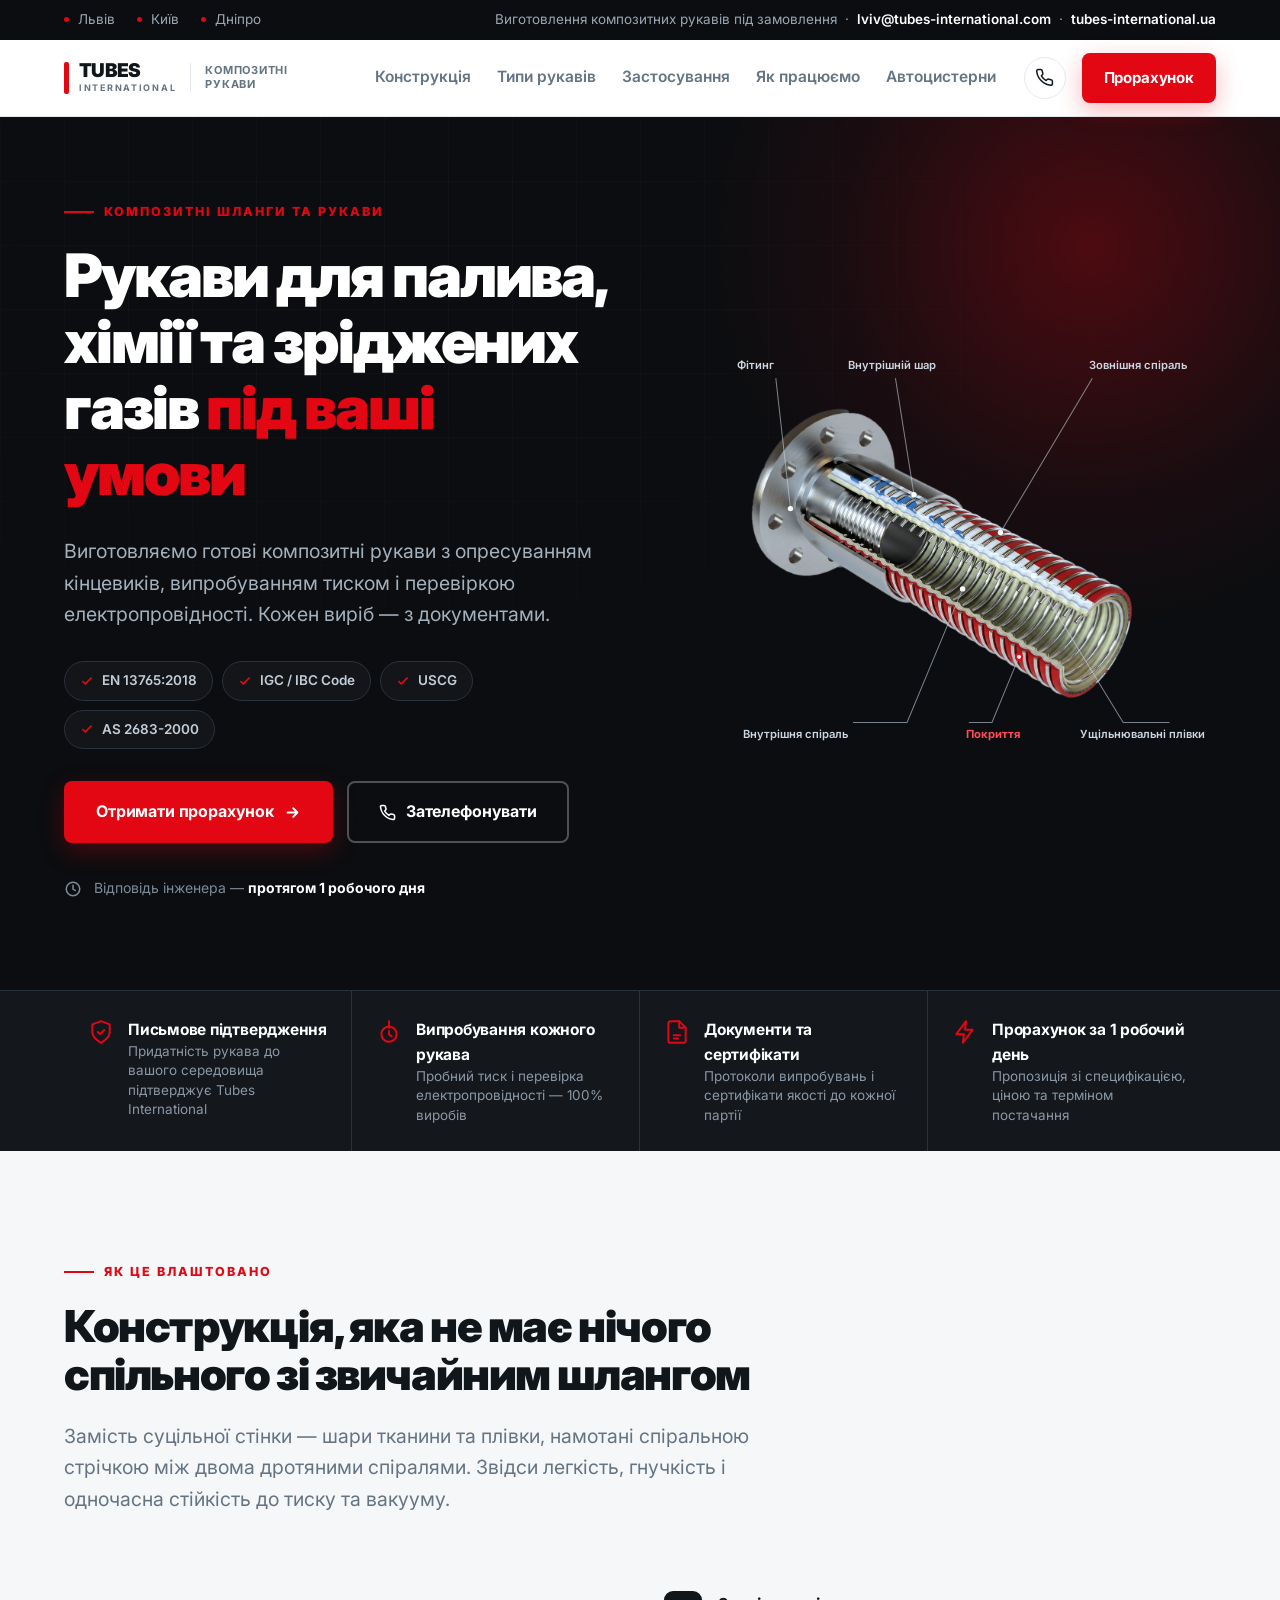
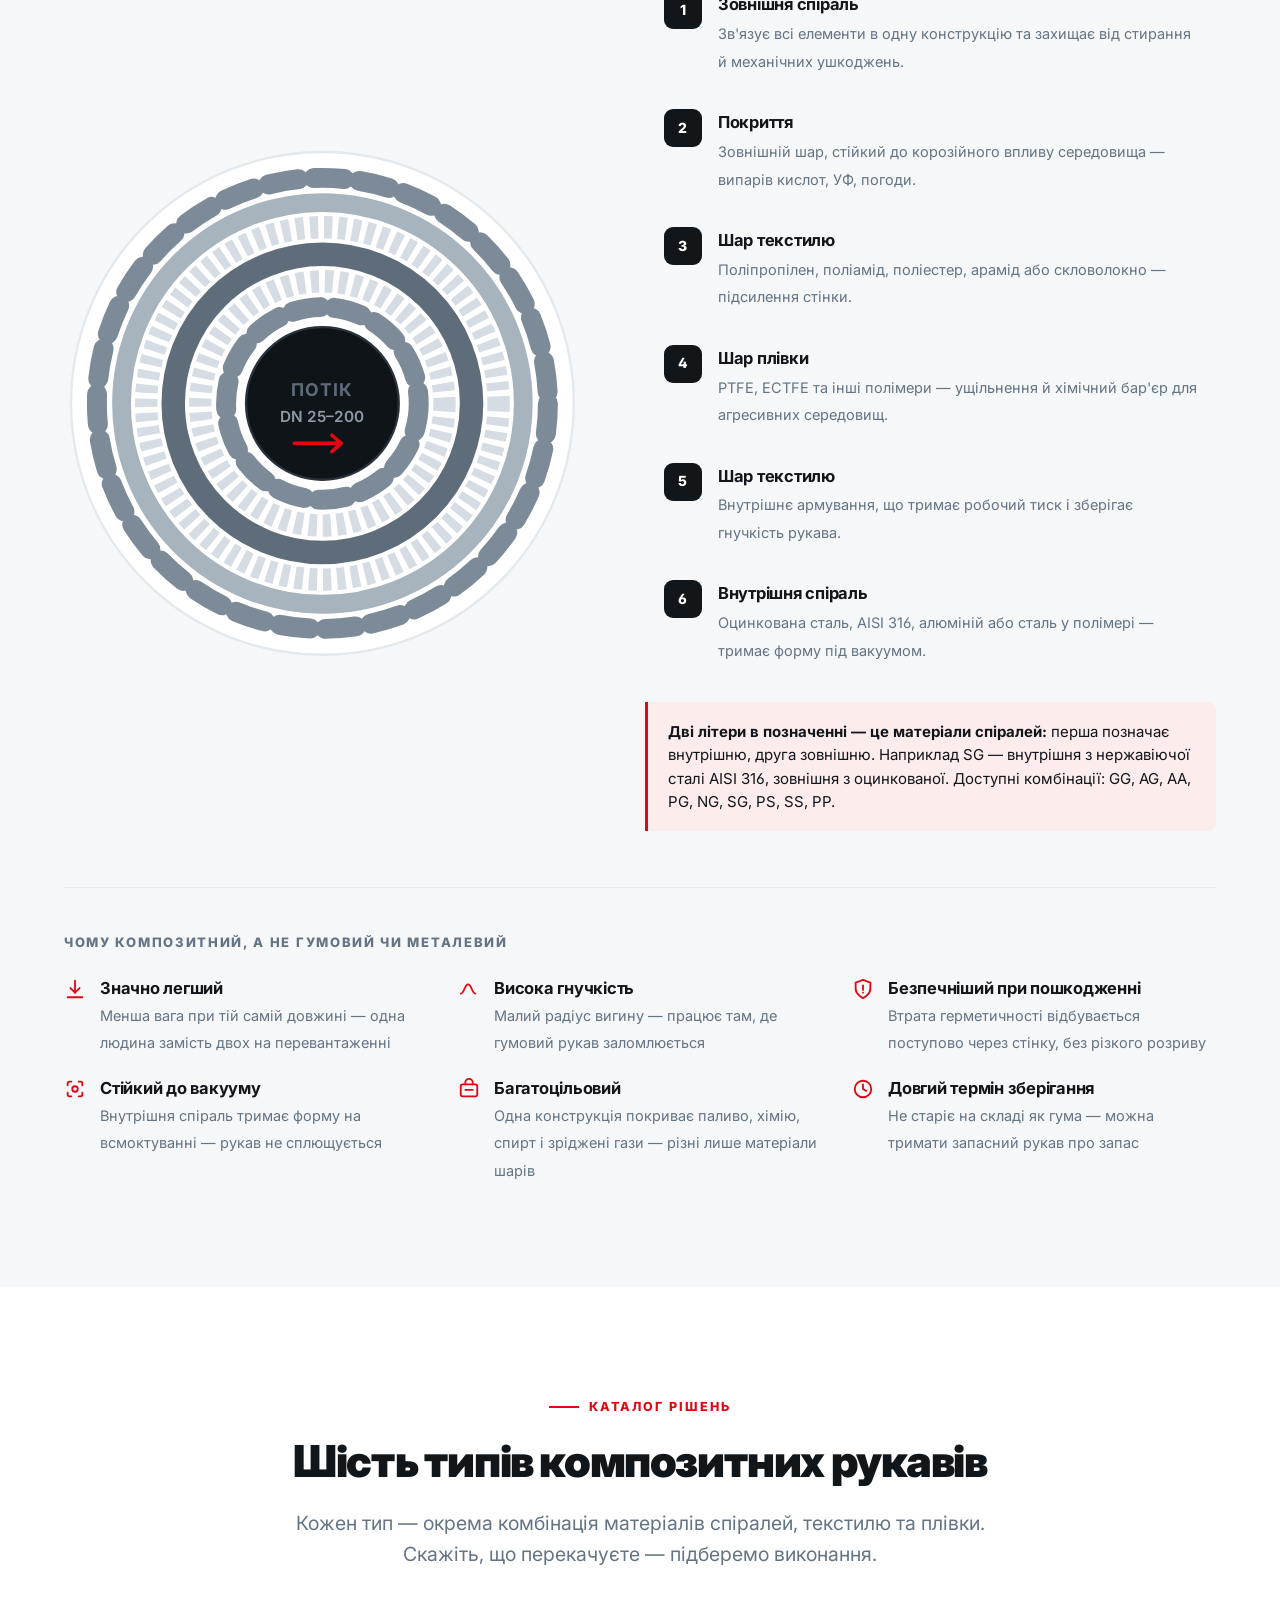
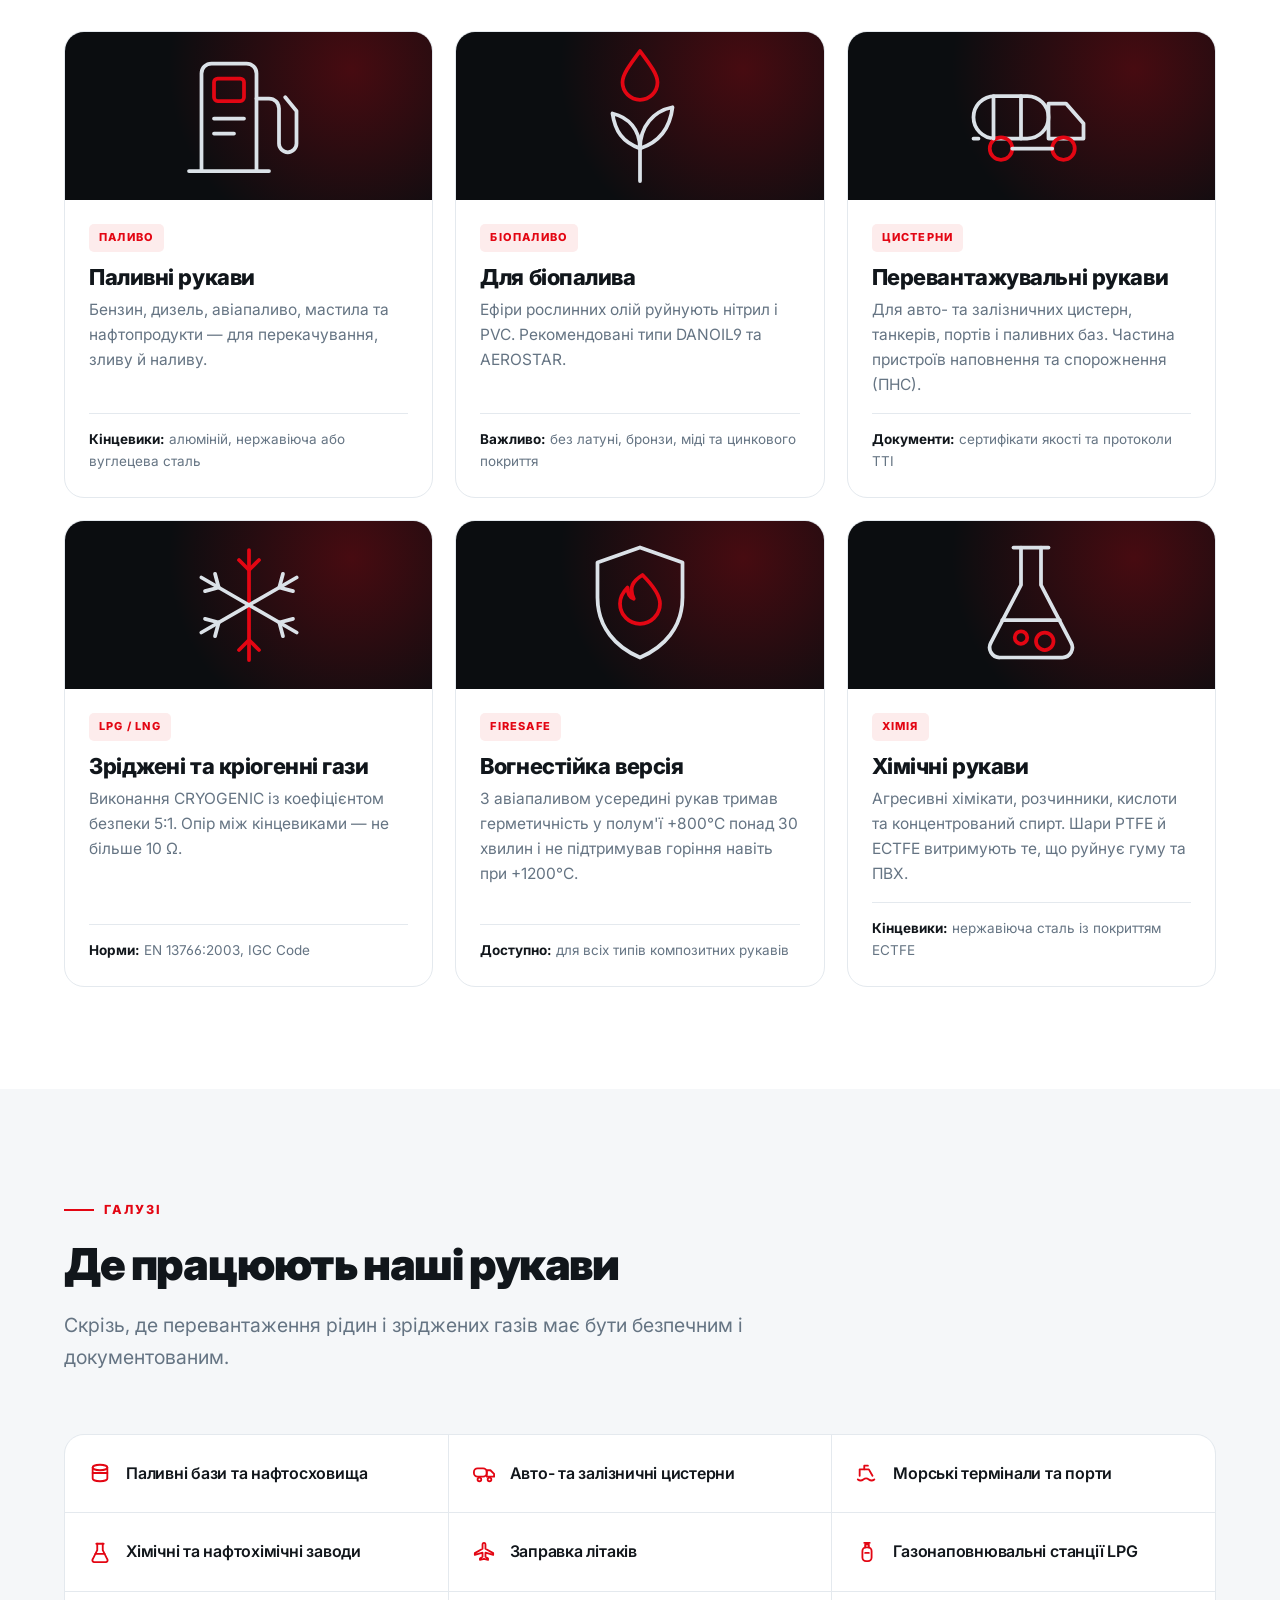
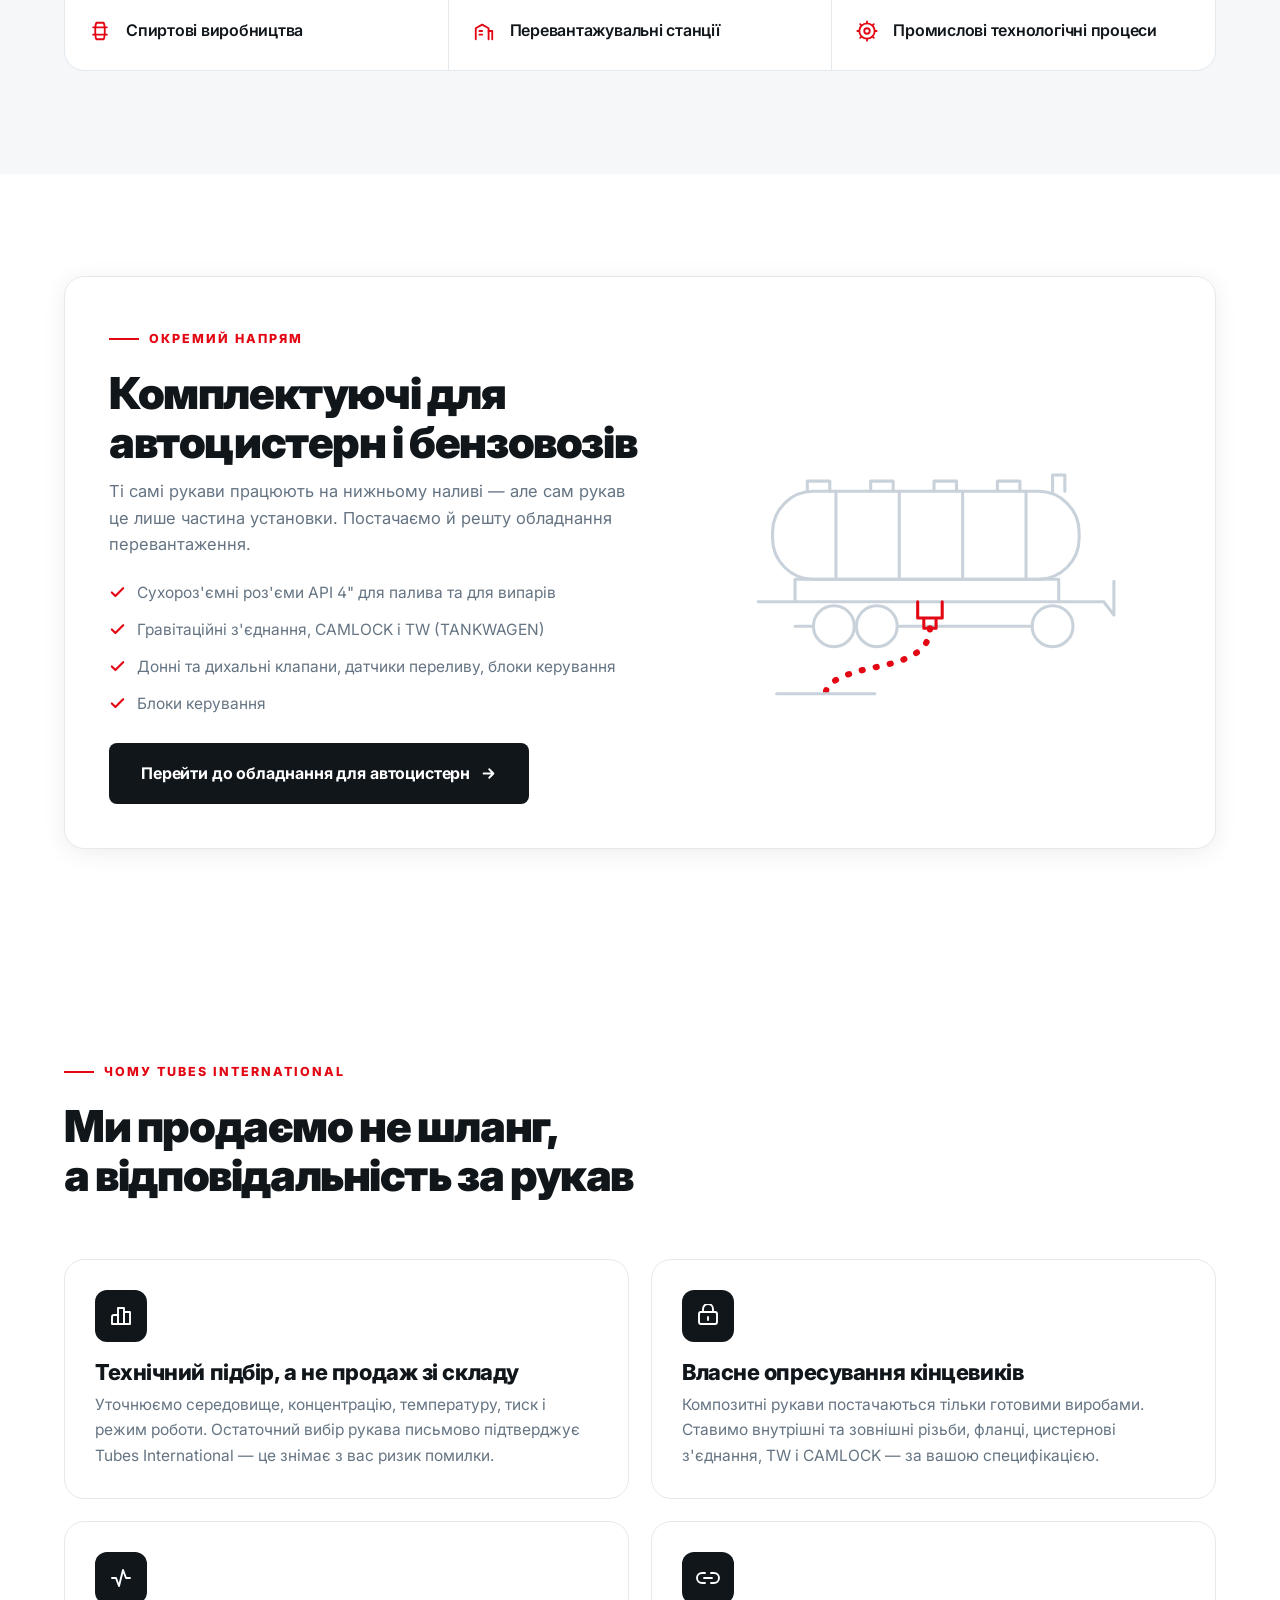
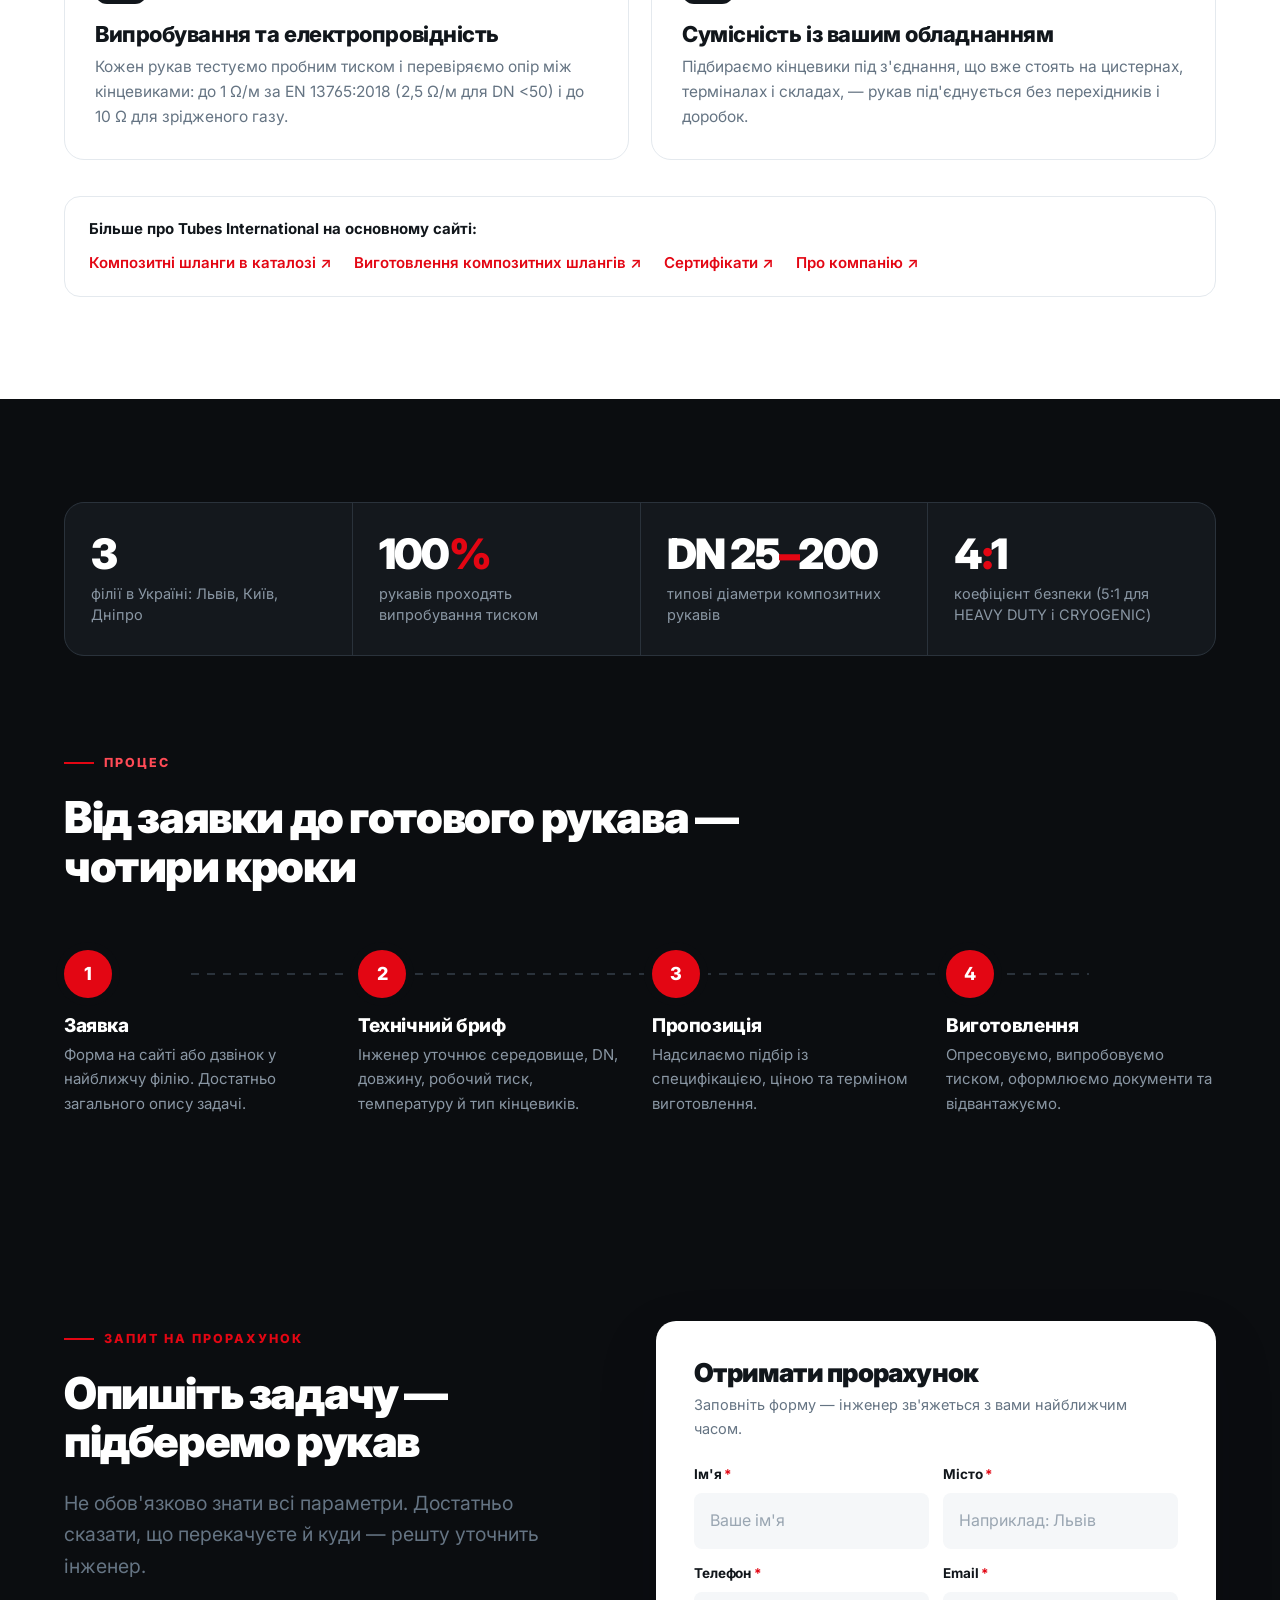
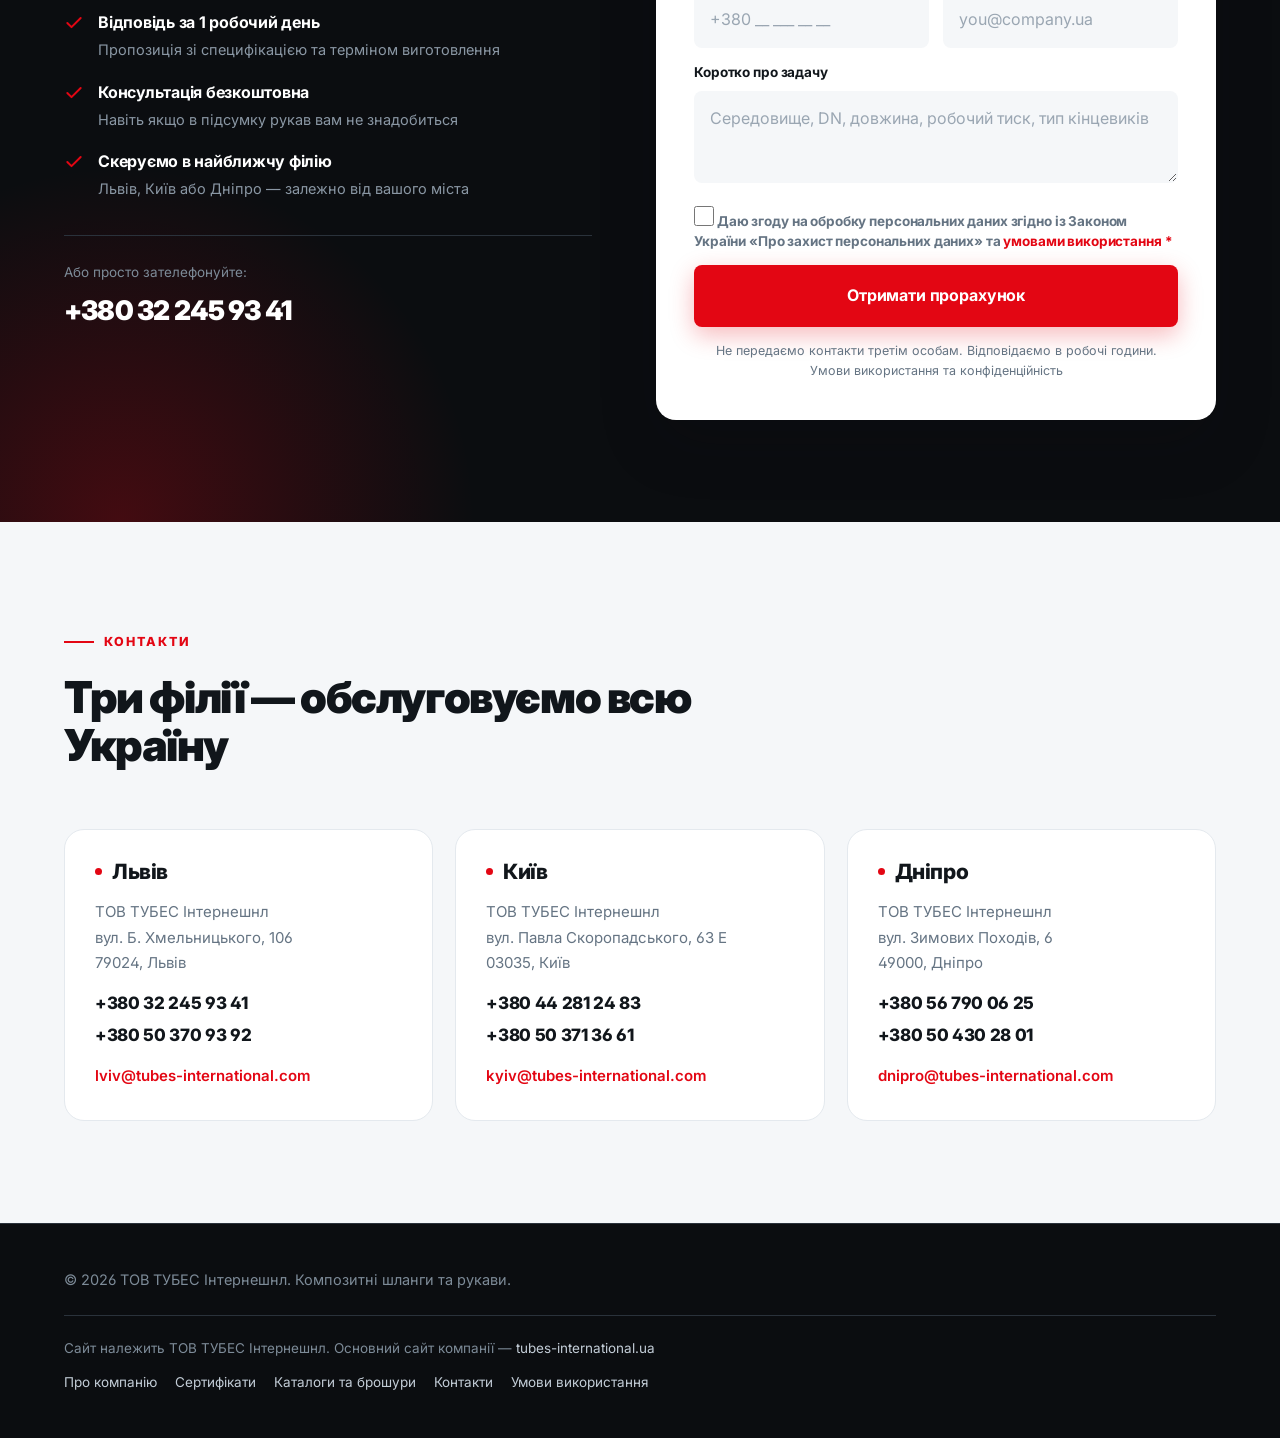
==== public/index.html @ 960e6304 "feat: tie landing pages to the main tubes-international.ua site Add a main-site link to the top bar," ====
<!DOCTYPE html>
<html lang="uk">
<head>
<meta charset="UTF-8">
<meta name="viewport" content="width=device-width, initial-scale=1">
<title>Композитні рукави під замовлення | Tubes International</title>
<meta name="description" content="Композитні рукави для палива, хімії, LPG та кріогенних рідин. Виготовлення під замовлення, випробування тиском, EN 13765. Прорахунок за 1 день.">
<meta name="robots" content="index, follow">
<link rel="canonical" href="https://oil-hose.tubes-international.online/">
<meta name="theme-color" content="#0B0D10">
<link rel="icon" href="/favicon.svg" type="image/svg+xml">
<link rel="icon" href="/favicon-48.png" type="image/png" sizes="48x48">
<link rel="apple-touch-icon" href="/apple-touch-icon.png">
<meta property="og:type" content="website">
<meta property="og:locale" content="uk_UA">
<meta property="og:title" content="Композитні рукави під замовлення">
<meta property="og:description" content="Композитні рукави для палива, хімії, LPG та кріогенних рідин. Прорахунок за 1 робочий день.">
<meta property="og:image" content="images/composite-hose-cutaway.png">
<meta property="og:site_name" content="Tubes International">

<link rel="preconnect" href="https://fonts.googleapis.com">
<link rel="preconnect" href="https://fonts.gstatic.com" crossorigin>
<link href="https://fonts.googleapis.com/css2?family=Inter:wght@400;500;600;700;800;900&display=swap" rel="stylesheet">

<!-- Google Tag Manager -->
<script src="assets/js/gtm.js"></script>

<link rel="stylesheet" href="assets/css/styles.css">
<script type="application/ld+json">
{
  "@context": "https://schema.org",
  "@graph": [
    {
      "@type": "Organization",
      "@id": "https://www.tubes-international.ua/#organization",
      "name": "Tubes International",
      "legalName": "ТОВ ТУБЕС Інтернешнл",
      "url": "https://www.tubes-international.ua/",
      "logo": "https://www.tubes-international.ua/wp-content/uploads/2024/02/logo-tubes-international.svg",
      "telephone": "+380322459341",
      "email": "lviv@tubes-international.com",
      "address": [
        {
          "@type": "PostalAddress",
          "streetAddress": "вул. Б. Хмельницького, 106",
          "postalCode": "79024",
          "addressLocality": "Львів",
          "addressCountry": "UA"
        },
        {
          "@type": "PostalAddress",
          "streetAddress": "вул. Павла Скоропадського, 63 Е",
          "postalCode": "03035",
          "addressLocality": "Київ",
          "addressCountry": "UA"
        },
        {
          "@type": "PostalAddress",
          "streetAddress": "вул. Зимових Походів, 6",
          "postalCode": "49000",
          "addressLocality": "Дніпро",
          "addressCountry": "UA"
        }
      ]
    },
    {
      "@type": "WebPage",
      "@id": "https://oil-hose.tubes-international.online/#webpage",
      "url": "https://oil-hose.tubes-international.online/",
      "name": "Композитні рукави під замовлення",
      "inLanguage": "uk",
      "publisher": {
        "@id": "https://www.tubes-international.ua/#organization"
      },
      "isPartOf": {
        "@type": "WebSite",
        "url": "https://oil-hose.tubes-international.online/",
        "publisher": {
          "@id": "https://www.tubes-international.ua/#organization"
        }
      }
    }
  ]
}
</script>
</head>
<body>

<noscript><iframe class="gtm-frame" title="Google Tag Manager" src="https://www.googletagmanager.com/ns.html?id=GTM-5D7K38NV"
height="0" width="0"></iframe></noscript>

<div class="topbar">
  <div class="wrap topbar__in">
    <div class="topbar__cities"><span>Львів</span><span>Київ</span><span>Дніпро</span></div>
    <div><span class="topbar__tag">Виготовлення композитних рукавів під замовлення &nbsp;·&nbsp; </span><a href="mailto:lviv@tubes-international.com">lviv@tubes-international.com</a> &nbsp;·&nbsp; <a href="https://www.tubes-international.ua/" target="_blank" rel="noopener">tubes-international.ua</a></div>
  </div>
</div>

<header class="header">
  <div class="wrap header__in">
    <a class="brand" href="#top" aria-label="Tubes International">
      <img class="brand__logo" src="images/logo-tubes-international.svg" alt="Tubes International" width="211" height="34"
           data-fallback="https://www.tubes-international.ua/wp-content/uploads/2024/02/logo-tubes-international.svg"
           onerror="if(this.dataset.fallback){this.src=this.dataset.fallback;this.dataset.fallback='';}else{this.style.display='none';document.getElementById('brandFb').style.display='flex';}">
      <span class="brand__fallback" id="brandFb"><i></i><span><b>TUBES</b><s>INTERNATIONAL</s></span></span>
      <span class="brand__div"></span>
      <span class="brand__sub">Композитні<br>рукави</span>
    </a>

    <nav class="nav" aria-label="Головне меню">
      <a href="#konstrukciya">Конструкція</a>
      <a href="#typy">Типи рукавів</a>
      <a href="#zastosuvannya">Застосування</a>
      <a href="#proces">Як працюємо</a>
      <a href="/avtocysterny">Автоцистерни</a>
    </nav>

    <div class="header__cta">
      <a class="header__phone" href="tel:+380322459341" data-track-call aria-label="Подзвонити: +380 32 245 93 41">
        <svg class="header__phone-ic" viewBox="0 0 24 24" fill="none" stroke="currentColor" stroke-width="1.9" stroke-linecap="round" stroke-linejoin="round" aria-hidden="true" focusable="false">
          <path d="M22 16.92v3a2 2 0 0 1-2.18 2 19.8 19.8 0 0 1-8.63-3.07 19.5 19.5 0 0 1-6-6A19.8 19.8 0 0 1 2.12 4.2 2 2 0 0 1 4.11 2h3a2 2 0 0 1 2 1.72c.13.96.36 1.9.7 2.81a2 2 0 0 1-.45 2.11L8.1 9.9a16 16 0 0 0 6 6l1.26-1.26a2 2 0 0 1 2.11-.45c.9.34 1.85.57 2.81.7A2 2 0 0 1 22 16.92z"/>
        </svg>
        <span class="header__phone-tip" role="tooltip">+380 32 245 93 41</span>
      </a>
      <a class="btn btn--red btn--sm" href="#zapyt">Прорахунок</a>
    </div>

    <button type="button" class="burger" id="burger" aria-label="Меню" aria-expanded="false" aria-controls="mobnav"><span></span></button>
  </div>
  <div class="mobnav" id="mobnav">
    <div class="wrap">
      <a href="#konstrukciya">Конструкція</a>
      <a href="#typy">Типи рукавів</a>
      <a href="#zastosuvannya">Застосування</a>
      <a href="#proces">Як працюємо</a>
      <a href="#kontakty">Контакти</a>
      <a href="/avtocysterny">Обладнання для автоцистерн</a>
      <a class="btn btn--red btn--block" href="#zapyt">Отримати прорахунок</a>
    </div>
  </div>
</header>

<main id="top">

<!-- ================= HERO ================= -->
<section class="hero">
  <div class="hero__bg" aria-hidden="true">
    <div class="hero__glow"></div>
    <div class="hero__grid-tex"></div>
  </div>

  <div class="wrap hero__in">
    <div>
      <span class="eyebrow">Композитні шланги та рукави</span>
      <h1>Рукави для палива, хімії та&nbsp;зріджених газів <span class="accent">під ваші умови</span></h1>
      <p class="hero__sub">Виготовляємо готові композитні рукави з опресуванням кінцевиків, випробуванням тиском і перевіркою електропровідності. Кожен виріб — з документами.</p>

      <div class="chips">
        <span class="chip"><svg width="14" height="14" viewBox="0 0 24 24" fill="none" stroke="currentColor" stroke-width="3"><path d="M20 6 9 17l-5-5"/></svg>EN 13765:2018</span>
        <span class="chip"><svg width="14" height="14" viewBox="0 0 24 24" fill="none" stroke="currentColor" stroke-width="3"><path d="M20 6 9 17l-5-5"/></svg>IGC / IBC Code</span>
        <span class="chip"><svg width="14" height="14" viewBox="0 0 24 24" fill="none" stroke="currentColor" stroke-width="3"><path d="M20 6 9 17l-5-5"/></svg>USCG</span>
        <span class="chip"><svg width="14" height="14" viewBox="0 0 24 24" fill="none" stroke="currentColor" stroke-width="3"><path d="M20 6 9 17l-5-5"/></svg>AS 2683-2000</span>
      </div>

      <div class="hero__cta">
        <a class="btn btn--red" href="#zapyt">Отримати прорахунок
          <svg width="17" height="17" viewBox="0 0 24 24" fill="none" stroke="currentColor" stroke-width="2.5" stroke-linecap="round" stroke-linejoin="round"><path d="M5 12h14M13 6l6 6-6 6"/></svg>
        </a>
        <a class="btn btn--outline" href="tel:+380322459341" data-track-call>
          <svg width="17" height="17" viewBox="0 0 24 24" fill="none" stroke="currentColor" stroke-width="2.2" stroke-linecap="round"><path d="M22 16.9v3a2 2 0 0 1-2.2 2 19.8 19.8 0 0 1-8.6-3.1 19.5 19.5 0 0 1-6-6A19.8 19.8 0 0 1 2.1 4.2 2 2 0 0 1 4.1 2h3a2 2 0 0 1 2 1.7c.1 1 .4 1.9.7 2.8a2 2 0 0 1-.5 2.1L8.1 9.9a16 16 0 0 0 6 6l1.3-1.2a2 2 0 0 1 2.1-.5c.9.3 1.8.6 2.8.7a2 2 0 0 1 1.7 2Z"/></svg>
          Зателефонувати
        </a>
      </div>

      <div class="hero__meta">
        <svg width="18" height="18" viewBox="0 0 24 24" fill="none" stroke="currentColor" stroke-width="2" stroke-linecap="round"><circle cx="12" cy="12" r="9"/><path d="M12 7v5l3 2"/></svg>
        <span>Відповідь інженера — <strong>протягом 1 робочого дня</strong></span>
      </div>
    </div>

    <div class="hero__art">
      <svg class="hose-fig" viewBox="0 0 720 540" role="img" aria-label="Розріз композитного рукава з фланцевим кінцевиком: внутрішній шар, внутрішня спіраль, ущільнювальні плівки, армувальні шари, покриття та зовнішня спіраль">
        <image href="images/composite-hose-cutaway.webp" x="115" y="88" width="500" height="382" preserveAspectRatio="xMidYMid meet"/>

        <g class="fig-callouts">
          <path class="cl-line" d="M169 221 150 52"/>
          <circle class="cl-dot" cx="169" cy="221" r="3.5"/>
          <text x="100" y="40">Фітинг</text>

          <path class="cl-line" d="M329 203 305 52"/>
          <circle class="cl-dot" cx="329" cy="203" r="3.5"/>
          <text x="300" y="40" text-anchor="middle">Внутрішній шар</text>

          <path class="cl-line" d="M441 252 560 52"/>
          <circle class="cl-dot" cx="441" cy="252" r="3.5"/>
          <text x="556" y="40">Зовнішня спіраль</text>

          <path class="cl-line" d="M392 325 320 498 250 498"/>
          <circle class="cl-dot" cx="392" cy="325" r="3.5"/>
          <text x="244" y="518" text-anchor="end">Внутрішня спіраль</text>

          <path class="cl-line" d="M465 413 430 498 400 498"/>
          <circle class="cl-dot-red" cx="465" cy="413" r="4"/>
          <text class="cl-red" x="396" y="518">Покриття</text>

          <path class="cl-line" d="M484 308 600 498 660 498"/>
          <circle class="cl-dot" cx="484" cy="308" r="3.5"/>
          <text x="706" y="518" text-anchor="end">Ущільнювальні плівки</text>
        </g>
      </svg>

      <div class="fig-legend" aria-hidden="true">
        <span><i class="sw-line"></i>Внутрішній шар</span>
        <span><i class="sw-wire"></i>Спіралі</span>
        <span><i class="sw-tex"></i>Армувальні шари</span>
        <span><i class="sw-film"></i>Ущільнювальні плівки</span>
        <span><i class="sw-film2"></i>Покриття</span>
      </div>
    </div>
  </div>
</section>

<!-- ================= TRUST STRIP ================= -->
<section class="strip">
  <div class="wrap"><div class="strip__in">
    <div class="strip__i">
      <svg width="26" height="26" viewBox="0 0 24 24" fill="none" stroke="currentColor" stroke-width="1.8" stroke-linecap="round" stroke-linejoin="round"><path d="M12 22s8-4 8-10V5l-8-3-8 3v7c0 6 8 10 8 10Z"/><path d="m9 12 2 2 4-4"/></svg>
      <div><div class="strip__t">Письмове підтвердження</div><div class="strip__d">Придатність рукава до вашого середовища підтверджує Tubes International</div></div>
    </div>
    <div class="strip__i">
      <svg width="26" height="26" viewBox="0 0 24 24" fill="none" stroke="currentColor" stroke-width="1.8" stroke-linecap="round" stroke-linejoin="round"><path d="M12 2v6"/><circle cx="12" cy="14" r="7"/><path d="M12 11v3.5l2.5 1.5"/></svg>
      <div><div class="strip__t">Випробування кожного рукава</div><div class="strip__d">Пробний тиск і перевірка електропровідності — 100% виробів</div></div>
    </div>
    <div class="strip__i">
      <svg width="26" height="26" viewBox="0 0 24 24" fill="none" stroke="currentColor" stroke-width="1.8" stroke-linecap="round" stroke-linejoin="round"><path d="M14 2H6a2 2 0 0 0-2 2v16a2 2 0 0 0 2 2h12a2 2 0 0 0 2-2V8Z"/><path d="M14 2v6h6"/><path d="M9 15h6M9 18h4"/></svg>
      <div><div class="strip__t">Документи та сертифікати</div><div class="strip__d">Протоколи випробувань і сертифікати якості до кожної партії</div></div>
    </div>
    <div class="strip__i">
      <svg width="26" height="26" viewBox="0 0 24 24" fill="none" stroke="currentColor" stroke-width="1.8" stroke-linecap="round" stroke-linejoin="round"><path d="M13 2 4 14h7l-1 8 9-12h-7Z"/></svg>
      <div><div class="strip__t">Прорахунок за 1 робочий день</div><div class="strip__d">Пропозиція зі специфікацією, ціною та терміном постачання</div></div>
    </div>
  </div></div>
</section>

<!-- ================= CONSTRUCTION ================= -->
<section class="section section--soft" id="konstrukciya">
  <div class="wrap">
    <div class="head">
      <span class="eyebrow">Як це влаштовано</span>
      <h2>Конструкція, яка не має нічого спільного зі звичайним шлангом</h2>
      <p class="lead">Замість суцільної стінки — шари тканини та плівки, намотані спіральною стрічкою між двома дротяними спіралями. Звідси легкість, гнучкість і одночасна стійкість до тиску та вакууму.</p>
    </div>

    <div class="constr">
      <div class="constr__art">
        <svg viewBox="0 0 440 440" role="img" aria-label="Поперечний розріз композитного рукава з шістьма шарами">
          <circle cx="220" cy="220" r="214" fill="#fff" stroke="#e4e9ee" stroke-width="2"/>
          <g id="xsec" fill="none">
            <!-- 1 outer spiral -->
            <circle class="ring" data-ring="1" cx="220" cy="220" r="192" stroke="#7d8b98" stroke-width="17" stroke-dasharray="26 13" stroke-linecap="round"/>
            <!-- 2 cover -->
            <circle class="ring" data-ring="2" cx="220" cy="220" r="171" stroke="#a7b3bd" stroke-width="16"/>
            <!-- 3 textile -->
            <circle class="ring" data-ring="3" cx="220" cy="220" r="150" stroke="#d5dce3" stroke-width="19" stroke-dasharray="7 5"/>
            <!-- 4 film -->
            <circle class="ring" data-ring="4" cx="220" cy="220" r="127" stroke="#5f6d7b" stroke-width="20"/>
            <!-- 5 textile -->
            <circle class="ring" data-ring="5" cx="220" cy="220" r="104" stroke="#d5dce3" stroke-width="19" stroke-dasharray="7 5"/>
            <!-- 6 inner spiral -->
            <circle class="ring" data-ring="6" cx="220" cy="220" r="82" stroke="#7d8b98" stroke-width="17" stroke-dasharray="24 12" stroke-linecap="round"/>
          </g>
          <!-- bore -->
          <circle cx="220" cy="220" r="65" fill="#0f1418"/>
          <circle cx="220" cy="220" r="65" fill="none" stroke="#2a323b" stroke-width="2"/>
          <text x="220" y="214" text-anchor="middle" fill="#5e6c7a" font-family="Inter,Arial" font-size="15" font-weight="700" letter-spacing=".08em">ПОТІК</text>
          <text x="220" y="236" text-anchor="middle" fill="#8e9aa6" font-family="Inter,Arial" font-size="13" font-weight="600">DN 25–200</text>
          <!-- flow arrow -->
          <path d="M196 254h40m-8-7 8 7-8 7" stroke="#e30613" stroke-width="3" stroke-linecap="round" stroke-linejoin="round" fill="none"/>
        </svg>
      </div>

      <div>
        <ul class="layers" id="layers">
          <li class="layer" data-layer="1"><span class="layer__n">1</span><span><span class="layer__t">Зовнішня спіраль</span><span class="layer__d">Зв'язує всі елементи в одну конструкцію та захищає від стирання й механічних ушкоджень.</span></span></li>
          <li class="layer" data-layer="2"><span class="layer__n">2</span><span><span class="layer__t">Покриття</span><span class="layer__d">Зовнішній шар, стійкий до корозійного впливу середовища — випарів кислот, УФ, погоди.</span></span></li>
          <li class="layer" data-layer="3"><span class="layer__n">3</span><span><span class="layer__t">Шар текстилю</span><span class="layer__d">Поліпропілен, поліамід, поліестер, арамід або скловолокно — підсилення стінки.</span></span></li>
          <li class="layer" data-layer="4"><span class="layer__n">4</span><span><span class="layer__t">Шар плівки</span><span class="layer__d">PTFE, ECTFE та інші полімери — ущільнення й хімічний бар'єр для агресивних середовищ.</span></span></li>
          <li class="layer" data-layer="5"><span class="layer__n">5</span><span><span class="layer__t">Шар текстилю</span><span class="layer__d">Внутрішнє армування, що тримає робочий тиск і зберігає гнучкість рукава.</span></span></li>
          <li class="layer" data-layer="6"><span class="layer__n">6</span><span><span class="layer__t">Внутрішня спіраль</span><span class="layer__d">Оцинкована сталь, AISI 316, алюміній або сталь у полімері — тримає форму під вакуумом.</span></span></li>
        </ul>

        <div class="constr__note">
          <b>Дві літери в позначенні — це матеріали спіралей:</b> перша позначає внутрішню, друга зовнішню. Наприклад SG — внутрішня з нержавіючої сталі AISI 316, зовнішня з оцинкованої. Доступні комбінації: GG, AG, AA, PG, NG, SG, PS, SS, PP.
        </div>
      </div>
    </div>

    <div class="bene">
      <div class="bene__h">Чому композитний, а не гумовий чи металевий</div>
      <div class="bene__g">
        <div class="bene__i">
          <svg width="22" height="22" viewBox="0 0 24 24" fill="none" stroke="currentColor" stroke-width="2" stroke-linecap="round" stroke-linejoin="round"><path d="M12 3v13"/><path d="m7 11 5 5 5-5"/><path d="M4 21h16"/></svg>
          <div><b>Значно легший</b><span>Менша вага при тій самій довжині — одна людина замість двох на перевантаженні</span></div>
        </div>
        <div class="bene__i">
          <svg width="22" height="22" viewBox="0 0 24 24" fill="none" stroke="currentColor" stroke-width="2" stroke-linecap="round" stroke-linejoin="round"><path d="M3 17c4 0 4-10 8-10s4 10 8 10"/></svg>
          <div><b>Висока гнучкість</b><span>Малий радіус вигину — працює там, де гумовий рукав заломлюється</span></div>
        </div>
        <div class="bene__i">
          <svg width="22" height="22" viewBox="0 0 24 24" fill="none" stroke="currentColor" stroke-width="2" stroke-linecap="round" stroke-linejoin="round"><path d="M12 22s8-4 8-10V5l-8-3-8 3v7c0 6 8 10 8 10Z"/><path d="M12 8v5"/><path d="M12 16h.01"/></svg>
          <div><b>Безпечніший при пошкодженні</b><span>Втрата герметичності відбувається поступово через стінку, без різкого розриву</span></div>
        </div>
        <div class="bene__i">
          <svg width="22" height="22" viewBox="0 0 24 24" fill="none" stroke="currentColor" stroke-width="2" stroke-linecap="round" stroke-linejoin="round"><path d="M4 8V6a2 2 0 0 1 2-2h2M16 4h2a2 2 0 0 1 2 2v2M20 16v2a2 2 0 0 1-2 2h-2M8 20H6a2 2 0 0 1-2-2v-2"/><circle cx="12" cy="12" r="3"/></svg>
          <div><b>Стійкий до вакууму</b><span>Внутрішня спіраль тримає форму на всмоктуванні — рукав не сплющується</span></div>
        </div>
        <div class="bene__i">
          <svg width="22" height="22" viewBox="0 0 24 24" fill="none" stroke="currentColor" stroke-width="2" stroke-linecap="round" stroke-linejoin="round"><rect x="3" y="7" width="18" height="13" rx="2"/><path d="M8 7V5a4 4 0 0 1 8 0v2"/><path d="M8 13h8"/></svg>
          <div><b>Багатоцільовий</b><span>Одна конструкція покриває паливо, хімію, спирт і зріджені гази — різні лише матеріали шарів</span></div>
        </div>
        <div class="bene__i">
          <svg width="22" height="22" viewBox="0 0 24 24" fill="none" stroke="currentColor" stroke-width="2" stroke-linecap="round" stroke-linejoin="round"><circle cx="12" cy="12" r="9"/><path d="M12 7v5l3.5 2"/></svg>
          <div><b>Довгий термін зберігання</b><span>Не старіє на складі як гума — можна тримати запасний рукав про запас</span></div>
        </div>
      </div>
    </div>
  </div>
</section>

<!-- ================= TYPES ================= -->
<section class="section" id="typy">
  <div class="wrap">
    <div class="head head--center">
      <span class="eyebrow">Каталог рішень</span>
      <h2>Шість типів композитних рукавів</h2>
      <p class="lead">Кожен тип — окрема комбінація матеріалів спіралей, текстилю та плівки. Скажіть, що перекачуєте — підберемо виконання.</p>
    </div>

    <div class="grid g3">

      <article class="tcard">
        <div class="tcard__art">
          <svg viewBox="0 0 120 120" fill="none" stroke="#dbe2e8" stroke-width="3" stroke-linecap="round" stroke-linejoin="round" aria-hidden="true">
            <path d="M22 104V26a8 8 0 0 1 8-8h28a8 8 0 0 1 8 8v78"/>
            <path d="M12 104h64"/>
            <rect x="32" y="30" width="24" height="18" rx="3" stroke="#e30613"/>
            <path d="M32 62h24M32 74h16"/>
            <path d="M66 46h10a8 8 0 0 1 8 8v28a7 7 0 0 0 14 0V56l-9-11"/>
          </svg>
        </div>
        <div class="tcard__b">
          <span class="tag">Паливо</span>
          <h3>Паливні рукави</h3>
          <p>Бензин, дизель, авіапаливо, мастила та нафтопродукти — для перекачування, зливу й наливу.</p>
          <div class="tcard__spec"><b>Кінцевики:</b> алюміній, нержавіюча або вуглецева сталь</div>
        </div>
      </article>

      <article class="tcard">
        <div class="tcard__art">
          <svg viewBox="0 0 120 120" fill="none" stroke="#dbe2e8" stroke-width="3" stroke-linecap="round" stroke-linejoin="round" aria-hidden="true">
            <path d="M60 8c9 12 14 19 14 25a14 14 0 0 1-28 0c0-6 5-13 14-25Z" stroke="#e30613"/>
            <path d="M60 86c0-18 11-30 26-33-2 17-11 28-26 33Z"/>
            <path d="M60 86c0-15-9-25-22-28 2 14 8 23 22 28Z"/>
            <path d="M60 86v26"/>
          </svg>
        </div>
        <div class="tcard__b">
          <span class="tag">Біопаливо</span>
          <h3>Для біопалива</h3>
          <p>Ефіри рослинних олій руйнують нітрил і PVC. Рекомендовані типи DANOIL9 та AEROSTAR.</p>
          <div class="tcard__spec"><b>Важливо:</b> без латуні, бронзи, міді та цинкового покриття</div>
        </div>
      </article>

      <article class="tcard">
        <div class="tcard__art">
          <svg viewBox="0 0 120 120" fill="none" stroke="#dbe2e8" stroke-width="3" stroke-linecap="round" stroke-linejoin="round" aria-hidden="true">
            <rect x="14" y="44" width="60" height="34" rx="17"/>
            <path d="M74 50h14l14 16v12H74z"/>
            <circle cx="36" cy="86" r="9" stroke="#e30613"/>
            <circle cx="86" cy="86" r="9" stroke="#e30613"/>
            <path d="M45 86h32M14 78h4M30 44v34M52 44v34"/>
          </svg>
        </div>
        <div class="tcard__b">
          <span class="tag">Цистерни</span>
          <h3>Перевантажувальні рукави</h3>
          <p>Для авто- та залізничних цистерн, танкерів, портів і паливних баз. Частина пристроїв наповнення та спорожнення (ПНС).</p>
          <div class="tcard__spec"><b>Документи:</b> сертифікати якості та протоколи ТТІ</div>
        </div>
      </article>

      <article class="tcard">
        <div class="tcard__art">
          <svg viewBox="0 0 120 120" fill="none" stroke="#dbe2e8" stroke-width="3" stroke-linecap="round" stroke-linejoin="round" aria-hidden="true">
            <g stroke="#e30613">
              <path d="M60 60V16"/><path d="M60 32 52 24M60 32l8-8"/>
              <path d="M60 60v44"/><path d="M60 88l-8 8M60 88l8 8"/>
            </g>
            <g transform="rotate(60 60 60)"><path d="M60 60V16"/><path d="M60 32 52 24M60 32l8-8"/></g>
            <g transform="rotate(120 60 60)"><path d="M60 60V16"/><path d="M60 32 52 24M60 32l8-8"/></g>
            <g transform="rotate(240 60 60)"><path d="M60 60V16"/><path d="M60 32 52 24M60 32l8-8"/></g>
            <g transform="rotate(300 60 60)"><path d="M60 60V16"/><path d="M60 32 52 24M60 32l8-8"/></g>
          </svg>
        </div>
        <div class="tcard__b">
          <span class="tag">LPG / LNG</span>
          <h3>Зріджені та кріогенні гази</h3>
          <p>Виконання CRYOGENIC із коефіцієнтом безпеки 5:1. Опір між кінцевиками — не більше 10 Ω.</p>
          <div class="tcard__spec"><b>Норми:</b> EN 13766:2003, IGC Code</div>
        </div>
      </article>

      <article class="tcard">
        <div class="tcard__art">
          <svg viewBox="0 0 120 120" fill="none" stroke="#dbe2e8" stroke-width="3" stroke-linecap="round" stroke-linejoin="round" aria-hidden="true">
            <path d="M60 14 26 26v28c0 24 15 40 34 48 19-8 34-24 34-48V26Z"/>
            <path d="M62 36c9 9 14 16 14 23a16 16 0 0 1-32 0c0-5 2-9 6-13 0 5 2 8 5 9-4-9-1-14 7-19Z" stroke="#e30613"/>
          </svg>
        </div>
        <div class="tcard__b">
          <span class="tag">FIRESAFE</span>
          <h3>Вогнестійка версія</h3>
          <p>З авіапаливом усередині рукав тримав герметичність у полум'ї +800°C понад 30 хвилин і не підтримував горіння навіть при +1200°C.</p>
          <div class="tcard__spec"><b>Доступно:</b> для всіх типів композитних рукавів</div>
        </div>
      </article>

      <article class="tcard">
        <div class="tcard__art">
          <svg viewBox="0 0 120 120" fill="none" stroke="#dbe2e8" stroke-width="3" stroke-linecap="round" stroke-linejoin="round" aria-hidden="true">
            <path d="M46 14h28"/>
            <path d="M52 14v30L28 90a8 8 0 0 0 7 12h50a8 8 0 0 0 7-12L68 44V14"/>
            <path d="M37 72h46"/>
            <circle cx="52" cy="86" r="5" stroke="#e30613"/>
            <circle cx="71" cy="89" r="7" stroke="#e30613"/>
          </svg>
        </div>
        <div class="tcard__b">
          <span class="tag">Хімія</span>
          <h3>Хімічні рукави</h3>
          <p>Агресивні хімікати, розчинники, кислоти та концентрований спирт. Шари PTFE й ECTFE витримують те, що руйнує гуму та ПВХ.</p>
          <div class="tcard__spec"><b>Кінцевики:</b> нержавіюча сталь із покриттям ECTFE</div>
        </div>
      </article>

    </div>
  </div>
</section>

<!-- ================= APPLICATIONS ================= -->
<section class="section section--soft" id="zastosuvannya">
  <div class="wrap">
    <div class="head">
      <span class="eyebrow">Галузі</span>
      <h2>Де працюють наші рукави</h2>
      <p class="lead">Скрізь, де перевантаження рідин і зріджених газів має бути безпечним і документованим.</p>
    </div>

    <div class="apps">
      <div class="app"><svg width="22" height="22" viewBox="0 0 24 24" fill="none" stroke="currentColor" stroke-width="2" stroke-linecap="round" stroke-linejoin="round"><ellipse cx="12" cy="6" rx="8" ry="3"/><path d="M4 6v12a8 3 0 0 0 16 0V6"/><path d="M4 12h16"/></svg><span>Паливні бази та нафтосховища</span></div>
      <div class="app"><svg width="22" height="22" viewBox="0 0 24 24" fill="none" stroke="currentColor" stroke-width="2" stroke-linecap="round" stroke-linejoin="round"><rect x="1" y="7" width="14" height="9" rx="4"/><path d="M15 9h4l4 4v3h-8z"/><circle cx="7" cy="19" r="2"/><circle cx="18" cy="19" r="2"/></svg><span>Авто- та залізничні цистерни</span></div>
      <div class="app"><svg width="22" height="22" viewBox="0 0 24 24" fill="none" stroke="currentColor" stroke-width="2" stroke-linecap="round" stroke-linejoin="round"><path d="M2 19c2 1.5 4 1.5 6 0s4-1.5 6 0 4 1.5 6 0"/><path d="M4 15V8h10l4 7"/><path d="M9 8V4h4"/></svg><span>Морські термінали та порти</span></div>
      <div class="app"><svg width="22" height="22" viewBox="0 0 24 24" fill="none" stroke="currentColor" stroke-width="2" stroke-linecap="round" stroke-linejoin="round"><path d="M9 3v7L4 20a2 2 0 0 0 1.8 3h12.4A2 2 0 0 0 20 20l-5-10V3"/><path d="M8 3h8M7 14h10"/></svg><span>Хімічні та нафтохімічні заводи</span></div>
      <div class="app"><svg width="22" height="22" viewBox="0 0 24 24" fill="none" stroke="currentColor" stroke-width="2" stroke-linecap="round" stroke-linejoin="round"><path d="M12 2c.9 0 1.6 1 1.6 2.2v4.3l8.4 4.7v2l-8.4-2.4v4.4l2.8 1.9v1.5L12 19.6l-4.4 1v-1.5l2.8-1.9v-4.4L2 15.2v-2l8.4-4.7V4.2C10.4 3 11.1 2 12 2Z"/></svg><span>Заправка літаків</span></div>
      <div class="app"><svg width="22" height="22" viewBox="0 0 24 24" fill="none" stroke="currentColor" stroke-width="2" stroke-linecap="round" stroke-linejoin="round"><rect x="7" y="7" width="10" height="15" rx="4"/><path d="M10 7V4h4v3M9 2h6"/><path d="M10 13h4"/></svg><span>Газонаповнювальні станції LPG</span></div>
      <div class="app"><svg width="22" height="22" viewBox="0 0 24 24" fill="none" stroke="currentColor" stroke-width="2" stroke-linecap="round" stroke-linejoin="round"><path d="M8 3h8c1.6 3 1.6 15 0 18H8c-1.6-3-1.6-15 0-18Z"/><path d="M4.5 8h15M4.5 16h15"/></svg><span>Спиртові виробництва</span></div>
      <div class="app"><svg width="22" height="22" viewBox="0 0 24 24" fill="none" stroke="currentColor" stroke-width="2" stroke-linecap="round" stroke-linejoin="round"><path d="M3 21V9l7-4 7 4v12"/><path d="M17 12h4v9M7 12h3M7 16h3"/></svg><span>Перевантажувальні станції</span></div>
      <div class="app"><svg width="22" height="22" viewBox="0 0 24 24" fill="none" stroke="currentColor" stroke-width="2" stroke-linecap="round" stroke-linejoin="round"><circle cx="12" cy="12" r="8.4"/><circle cx="12" cy="12" r="3"/><path d="M12 1.5v2.1M12 20.4v2.1M1.5 12h2.1M20.4 12h2.1M4.6 4.6l1.5 1.5M17.9 17.9l1.5 1.5M19.4 4.6l-1.5 1.5M6.1 17.9l-1.5 1.5"/></svg><span>Промислові технологічні процеси</span></div>
    </div>
  </div>
</section>

<!-- ================= TANKER PAGE TEASER ================= -->
<section class="section">
  <div class="wrap">
    <div class="teaser">
      <div>
        <span class="eyebrow">Окремий напрям</span>
        <h2>Комплектуючі для автоцистерн і бензовозів</h2>
        <p>Ті самі рукави працюють на нижньому наливі — але сам рукав це лише частина установки. Постачаємо й решту обладнання перевантаження.</p>
        <ul class="teaser__l">
          <li><svg width="17" height="17" viewBox="0 0 24 24" fill="none" stroke="currentColor" stroke-width="3" stroke-linecap="round" stroke-linejoin="round"><path d="M20 6 9 17l-5-5"/></svg><span>Сухороз'ємні роз'єми API 4" для палива та для випарів</span></li>
          <li><svg width="17" height="17" viewBox="0 0 24 24" fill="none" stroke="currentColor" stroke-width="3" stroke-linecap="round" stroke-linejoin="round"><path d="M20 6 9 17l-5-5"/></svg><span>Гравітаційні з'єднання, CAMLOCK і TW (TANKWAGEN)</span></li>
          <li><svg width="17" height="17" viewBox="0 0 24 24" fill="none" stroke="currentColor" stroke-width="3" stroke-linecap="round" stroke-linejoin="round"><path d="M20 6 9 17l-5-5"/></svg><span>Донні та дихальні клапани, датчики переливу, блоки керування</span></li>
          <li><svg width="17" height="17" viewBox="0 0 24 24" fill="none" stroke="currentColor" stroke-width="3" stroke-linecap="round" stroke-linejoin="round"><path d="M20 6 9 17l-5-5"/></svg><span>Блоки керування</span></li>
        </ul>
        <a class="btn btn--black" href="/avtocysterny">Перейти до обладнання для автоцистерн
          <svg width="17" height="17" viewBox="0 0 24 24" fill="none" stroke="currentColor" stroke-width="2.5" stroke-linecap="round" stroke-linejoin="round"><path d="M5 12h14M13 6l6 6-6 6"/></svg>
        </a>
      </div>

      <div class="teaser__art">
        <svg viewBox="0 0 460 260" fill="none" stroke="#c9d2da" stroke-width="3" stroke-linecap="round" stroke-linejoin="round" role="img" aria-label="Автоцистерна з обладнанням нижнього наливу та композитним рукавом">
          <rect x="70" y="60" width="300" height="86" rx="40"/>
          <path d="M132 60v86M194 60v86M256 60v86M318 60v86"/>
          <path d="M92 146h258v22H92zM72 168h300M56 168h16M372 168h22l10 13V148"/>
          <circle cx="130" cy="192" r="20"/>
          <circle cx="172" cy="192" r="20"/>
          <circle cx="344" cy="192" r="20"/>
          <path d="M92 192h18M192 192h132"/>
          <path d="M104 60V50h22v10M166 60V50h22v10M228 60V50h22v10M290 60V50h22v10M344 60V44h12v16"/>
          <path d="M212 168v16h24v-16M218 184v10h12v-10" stroke="#e30613"/>
          <path d="M224 194c0 28-34 34-62 40-26 6-40 14-40 24" stroke="#e30613" stroke-width="6" stroke-dasharray="1 13"/>
          <path d="M74 258h96"/>
        </svg>
      </div>
    </div>
  </div>
</section>

<!-- ================= WHY + STATS ================= -->
<section class="section">
  <div class="wrap">
    <div class="head">
      <span class="eyebrow">Чому Tubes International</span>
      <h2>Ми продаємо не шланг, а&nbsp;відповідальність за рукав</h2>
    </div>

    <div class="why">
      <div class="wcard">
        <div class="wcard__ico"><svg width="24" height="24" viewBox="0 0 24 24" fill="none" stroke="currentColor" stroke-width="1.9" stroke-linecap="round" stroke-linejoin="round"><path d="M9 11H5a2 2 0 0 0-2 2v7h6z"/><path d="M15 4H9v16h6z"/><path d="M21 8h-6v12h6z"/></svg></div>
        <h3>Технічний підбір, а не продаж зі складу</h3>
        <p>Уточнюємо середовище, концентрацію, температуру, тиск і режим роботи. Остаточний вибір рукава письмово підтверджує Tubes International — це знімає з вас ризик помилки.</p>
      </div>
      <div class="wcard">
        <div class="wcard__ico"><svg width="24" height="24" viewBox="0 0 24 24" fill="none" stroke="currentColor" stroke-width="1.9" stroke-linecap="round" stroke-linejoin="round"><rect x="3" y="8" width="18" height="12" rx="2"/><path d="M7 8V5a5 5 0 0 1 10 0v3"/><path d="M12 13v3"/></svg></div>
        <h3>Власне опресування кінцевиків</h3>
        <p>Композитні рукави постачаються тільки готовими виробами. Ставимо внутрішні та зовнішні різьби, фланці, цистернові з'єднання, TW і CAMLOCK — за вашою специфікацією.</p>
      </div>
      <div class="wcard">
        <div class="wcard__ico"><svg width="24" height="24" viewBox="0 0 24 24" fill="none" stroke="currentColor" stroke-width="1.9" stroke-linecap="round" stroke-linejoin="round"><path d="M3 12h4l3 8 4-16 3 8h4"/></svg></div>
        <h3>Випробування та електропровідність</h3>
        <p>Кожен рукав тестуємо пробним тиском і перевіряємо опір між кінцевиками: до 1 Ω/м за EN 13765:2018 (2,5 Ω/м для DN&nbsp;&lt;50) і до 10 Ω для зрідженого газу.</p>
      </div>
      <div class="wcard">
        <div class="wcard__ico"><svg width="24" height="24" viewBox="0 0 24 24" fill="none" stroke="currentColor" stroke-width="1.9" stroke-linecap="round" stroke-linejoin="round"><path d="M9 7H6a5 5 0 0 0 0 10h3"/><path d="M15 7h3a5 5 0 0 1 0 10h-3"/><path d="M8 12h8"/></svg></div>
        <h3>Сумісність із вашим обладнанням</h3>
        <p>Підбираємо кінцевики під з'єднання, що вже стоять на цистернах, терміналах і складах, — рукав під'єднується без перехідників і доробок.</p>
      </div>
    </div>

    <div class="mainlinks">
      <span class="mainlinks__t">Більше про Tubes International на основному сайті:</span>
      <a href="https://www.tubes-international.ua/produktsiya/promyslovi-shlanhy/kompozytni-shlanhy-ta-rukavy/" target="_blank" rel="noopener">Композитні шланги в каталозі</a>
      <a href="https://www.tubes-international.ua/vyhotovlennya-kompozytnykh-shlanhiv/" target="_blank" rel="noopener">Виготовлення композитних шлангів</a>
      <a href="https://www.tubes-international.ua/kompania/sertyfikaty/" target="_blank" rel="noopener">Сертифікати</a>
      <a href="https://www.tubes-international.ua/kompania/pro-nas/" target="_blank" rel="noopener">Про компанію</a>
    </div>
  </div>
</section>

<!-- ================= STATS + STEPS ================= -->
<section class="section section--dark" id="proces">
  <div class="wrap">
    <div class="stats">
      <div class="stat"><div class="stat__n">3</div><div class="stat__l">філії в Україні: Львів, Київ, Дніпро</div></div>
      <div class="stat"><div class="stat__n">100<em>%</em></div><div class="stat__l">рукавів проходять випробування тиском</div></div>
      <div class="stat"><div class="stat__n">DN 25<em>–</em>200</div><div class="stat__l">типові діаметри композитних рукавів</div></div>
      <div class="stat"><div class="stat__n">4<em>:</em>1</div><div class="stat__l">коефіцієнт безпеки (5:1 для HEAVY DUTY і CRYOGENIC)</div></div>
    </div>

    <div class="head mt-xl">
      <span class="eyebrow">Процес</span>
      <h2>Від заявки до готового рукава — чотири кроки</h2>
    </div>

    <div class="steps">
      <div class="step"><div class="step__n">1</div><h3>Заявка</h3><p>Форма на сайті або дзвінок у найближчу філію. Достатньо загального опису задачі.</p></div>
      <div class="step"><div class="step__n">2</div><h3>Технічний бриф</h3><p>Інженер уточнює середовище, DN, довжину, робочий тиск, температуру й тип кінцевиків.</p></div>
      <div class="step"><div class="step__n">3</div><h3>Пропозиція</h3><p>Надсилаємо підбір із специфікацією, ціною та терміном виготовлення.</p></div>
      <div class="step"><div class="step__n">4</div><h3>Виготовлення</h3><p>Опресовуємо, випробовуємо тиском, оформлюємо документи та відвантажуємо.</p></div>
    </div>
  </div>
</section>

<!-- ================= FORM ================= -->
<section class="section formsec" id="zapyt">
  <div class="formsec__glow" aria-hidden="true"></div>
  <div class="wrap formgrid">
    <div>
      <span class="eyebrow">Запит на прорахунок</span>
      <h2 class="on-dark">Опишіть задачу — підберемо рукав</h2>
      <p class="lead">Не обов'язково знати всі параметри. Достатньо сказати, що перекачуєте й куди — решту уточнить інженер.</p>

      <div class="fbullets">
        <div class="fbullet">
          <svg width="20" height="20" viewBox="0 0 24 24" fill="none" stroke="currentColor" stroke-width="2.4" stroke-linecap="round" stroke-linejoin="round"><path d="M20 6 9 17l-5-5"/></svg>
          <div><b>Відповідь за 1 робочий день</b><span>Пропозиція зі специфікацією та терміном виготовлення</span></div>
        </div>
        <div class="fbullet">
          <svg width="20" height="20" viewBox="0 0 24 24" fill="none" stroke="currentColor" stroke-width="2.4" stroke-linecap="round" stroke-linejoin="round"><path d="M20 6 9 17l-5-5"/></svg>
          <div><b>Консультація безкоштовна</b><span>Навіть якщо в підсумку рукав вам не знадобиться</span></div>
        </div>
        <div class="fbullet">
          <svg width="20" height="20" viewBox="0 0 24 24" fill="none" stroke="currentColor" stroke-width="2.4" stroke-linecap="round" stroke-linejoin="round"><path d="M20 6 9 17l-5-5"/></svg>
          <div><b>Скеруємо в найближчу філію</b><span>Львів, Київ або Дніпро — залежно від вашого міста</span></div>
        </div>
      </div>

      <div class="fcall">
        <div class="fcall__l">Або просто зателефонуйте:</div>
        <a href="tel:+380322459341" data-track-call>+380 32 245 93 41</a>
      </div>
    </div>

    <div class="formcard">
      <div id="form-wrap">
        <h3>Отримати прорахунок</h3>
        <p class="formcard__note">Заповніть форму — інженер зв'яжеться з вами найближчим часом.</p>

        <form id="lead-form" novalidate>
          <div class="frow">
            <div class="field">
              <label for="f-name">Ім'я <span class="req">*</span></label>
              <input type="text" id="f-name" name="name" autocomplete="name" placeholder="Ваше ім'я" required>
              <span class="error" data-error-for="f-name">Вкажіть, будь ласка, ваше ім'я</span>
            </div>
            <div class="field">
              <label for="f-city">Місто <span class="req">*</span></label>
              <input type="text" id="f-city" name="city" autocomplete="address-level2" placeholder="Наприклад: Львів" required>
              <span class="error" data-error-for="f-city">Вкажіть місто</span>
            </div>
          </div>

          <div class="frow">
            <div class="field">
              <label for="f-phone">Телефон <span class="req">*</span></label>
              <input type="tel" id="f-phone" name="phone" autocomplete="tel" inputmode="tel" placeholder="+380 __ ___ __ __" required>
              <span class="error" data-error-for="f-phone">Формат: +380 XX XXX XX XX</span>
            </div>
            <div class="field">
              <label for="f-email">Email <span class="req">*</span></label>
              <input type="email" id="f-email" name="email" autocomplete="email" placeholder="you@company.ua" required>
              <span class="error" data-error-for="f-email">Вкажіть коректну адресу</span>
            </div>
          </div>

          <div class="field">
            <label for="f-msg">Коротко про задачу</label>
            <textarea id="f-msg" name="message" placeholder="Середовище, DN, довжина, робочий тиск, тип кінцевиків"></textarea>
          </div>

          <!-- Honeypot: hidden from users, filled only by bots -->
          <div class="hp" aria-hidden="true">
            <label for="f-company-url">Не заповнюйте це поле</label>
            <input type="text" id="f-company-url" name="company_url" tabindex="-1" autocomplete="off">
          </div>

          <div class="field">
            <label class="checkbox">
              <input type="checkbox" id="f-consent" name="consent" required>
              <span>Даю згоду на обробку персональних даних згідно із Законом України «Про захист персональних даних» та <a class="link-red" href="/umovy" target="_blank" rel="noopener">умовами використання</a> <span class="req">*</span></span>
            </label>
            <span class="error" data-error-for="f-consent">Без згоди ми не можемо опрацювати заявку</span>
          </div>

          <button type="submit" class="btn btn--red btn--block" id="submit-btn">Отримати прорахунок</button>
          <p class="formcard__legal">Не передаємо контакти третім особам. Відповідаємо в робочі години.<br><a href="/umovy" target="_blank" rel="noopener">Умови використання та конфіденційність</a></p>
        </form>
      </div>

      <div class="formok" id="form-success" role="status" aria-live="polite">
        <div class="formok__i">
          <svg width="30" height="30" viewBox="0 0 24 24" fill="none" stroke="currentColor" stroke-width="3" stroke-linecap="round" stroke-linejoin="round"><path d="M20 6 9 17l-5-5"/></svg>
        </div>
        <h3>Заявку прийнято</h3>
        <p class="formcard__note">Дякуємо! Інженер зв'яжеться з вами найближчим часом.<br>Якщо питання термінове — телефонуйте <a class="link-red" href="tel:+380322459341" data-track-call>+380 32 245 93 41</a>.</p>
      </div>
    </div>
  </div>
</section>

<!-- ================= CONTACTS ================= -->
<section class="section section--soft" id="kontakty">
  <div class="wrap">
    <div class="head">
      <span class="eyebrow">Контакти</span>
      <h2>Три філії — обслуговуємо всю Україну</h2>
    </div>

    <div class="branches">
      <div class="branch">
        <div class="branch__c"><i></i><h3>Львів</h3></div>
        <address>ТОВ ТУБЕС Інтернешнл<br>вул. Б. Хмельницького, 106<br>79024, Львів</address>
        <div class="branch__ph">
          <a href="tel:+380322459341" data-track-call>+380 32 245 93 41</a>
          <a href="tel:+380503709392" data-track-call>+380 50 370 93 92</a>
        </div>
        <a class="branch__mail" href="mailto:lviv@tubes-international.com">lviv@tubes-international.com</a>
      </div>

      <div class="branch">
        <div class="branch__c"><i></i><h3>Київ</h3></div>
        <address>ТОВ ТУБЕС Інтернешнл<br>вул. Павла Скоропадського, 63 Е<br>03035, Київ</address>
        <div class="branch__ph">
          <a href="tel:+380442812483" data-track-call>+380 44 281 24 83</a>
          <a href="tel:+380503713661" data-track-call>+380 50 371 36 61</a>
        </div>
        <a class="branch__mail" href="mailto:kyiv@tubes-international.com">kyiv@tubes-international.com</a>
      </div>

      <div class="branch">
        <div class="branch__c"><i></i><h3>Дніпро</h3></div>
        <address>ТОВ ТУБЕС Інтернешнл<br>вул. Зимових Походів, 6<br>49000, Дніпро</address>
        <div class="branch__ph">
          <a href="tel:+380567900625" data-track-call>+380 56 790 06 25</a>
          <a href="tel:+380504302801" data-track-call>+380 50 430 28 01</a>
        </div>
        <a class="branch__mail" href="mailto:dnipro@tubes-international.com">dnipro@tubes-international.com</a>
      </div>
    </div>
  </div>
</section>

</main>

<footer class="footer">
  <div class="wrap footer__in">
    <img class="footer__logo" src="images/logo-tubes-international.svg" alt="Tubes International" width="211" height="28"
         data-fallback="https://www.tubes-international.ua/wp-content/uploads/2024/02/logo-tubes-international.svg"
         onerror="if(this.dataset.fallback){this.src=this.dataset.fallback;this.dataset.fallback='';}else{this.style.display='none';}">
    <div>© <span id="year">2026</span> ТОВ ТУБЕС Інтернешнл. Композитні шланги та рукави.</div>
    <div class="footer__corp">
      <p>Сайт належить ТОВ ТУБЕС Інтернешнл. Основний сайт компанії — <a href="https://www.tubes-international.ua/" target="_blank" rel="noopener">tubes-international.ua</a></p>
      <nav aria-label="Компанія Tubes International">
        <a href="https://www.tubes-international.ua/kompania/pro-nas/" target="_blank" rel="noopener">Про компанію</a>
        <a href="https://www.tubes-international.ua/kompania/sertyfikaty/" target="_blank" rel="noopener">Сертифікати</a>
        <a href="https://www.tubes-international.ua/kataloh-ta-broshury/" target="_blank" rel="noopener">Каталоги та брошури</a>
        <a href="https://www.tubes-international.ua/kontakty/" target="_blank" rel="noopener">Контакти</a>
        <a href="/umovy">Умови використання</a>
      </nav>
    </div>
  </div>
</footer>

<div class="callbar">
  <a class="btn btn--call" href="tel:+380322459341" data-track-call>Подзвонити</a>
  <a class="btn btn--red" href="#zapyt">Прорахунок</a>
</div>

<script src="assets/js/main.js"></script>

</body>
</html>
---- public/assets/css/styles.css ----
/* ============ TOKENS ============ */
:root {
  --red: #e30613; /* brand accent — change here if the exact brand red differs */
  --red-600: #c40510;
  --red-tint: #fdecec;
  --black: #0b0d10;
  --black-2: #14181d;
  --black-3: #1d232a;
  --ink: #11161b;
  --muted: #657483;
  --muted-2: #8a97a4;
  --line: #e4e9ee;
  --line-dark: #2a323b;
  --bg: #ffffff;
  --bg-soft: #f5f7f9;
  --steel: #c9d2da;
  --r-sm: 8px;
  --r: 12px;
  --r-lg: 20px;
  --maxw: 1200px;
  --shadow: 0 4px 24px rgba(11, 13, 16, 0.07);
  --shadow-lg: 0 24px 60px rgba(11, 13, 16, 0.16);
}
*,
*::before,
*::after {
  box-sizing: border-box;
}
html {
  scroll-behavior: smooth;
  -webkit-text-size-adjust: 100%;
}
body {
  margin: 0;
  background: var(--bg);
  color: var(--ink);
  font-family:
    "Inter",
    -apple-system,
    BlinkMacSystemFont,
    "Segoe UI",
    Roboto,
    Arial,
    sans-serif;
  font-size: 17px;
  line-height: 1.62;
  font-feature-settings: "cv02", "cv03", "cv04";
  -webkit-font-smoothing: antialiased;
}
img,
svg {
  display: block;
  max-width: 100%;
}
h1,
h2,
h3,
h4 {
  margin: 0 0 0.5em;
  line-height: 1.1;
  font-weight: 800;
  letter-spacing: -0.025em;
}
h1 {
  font-size: clamp(34px, 5.4vw, 60px);
  font-weight: 900;
  letter-spacing: -0.035em;
}
h2 {
  font-size: clamp(28px, 4vw, 44px);
  font-weight: 900;
  letter-spacing: -0.032em;
}
h3 {
  font-size: clamp(19px, 2vw, 22px);
  letter-spacing: -0.02em;
}
p {
  margin: 0 0 1em;
}
a {
  color: inherit;
  text-decoration: none;
}
ul {
  margin: 0;
  padding: 0;
  list-style: none;
}

.wrap {
  max-width: var(--maxw);
  margin: 0 auto;
  padding: 0 24px;
}
.section {
  padding: clamp(60px, 8vw, 110px) 0;
}
.section--soft {
  background: var(--bg-soft);
}
.section--dark {
  background: var(--black);
  color: #fff;
  position: relative;
  overflow: hidden;
}
.section--dark h2 {
  color: #fff;
}

/* ============ TYPE HELPERS ============ */
.eyebrow {
  display: inline-flex;
  align-items: center;
  gap: 10px;
  margin-bottom: 20px;
  font-size: 12.5px;
  font-weight: 800;
  letter-spacing: 0.16em;
  text-transform: uppercase;
  color: var(--red);
}
.eyebrow::before {
  content: "";
  width: 30px;
  height: 2px;
  background: var(--red);
}
.section--dark .eyebrow {
  color: #ff4b56;
}
.section--dark .eyebrow::before {
  background: var(--red);
}
.lead {
  font-size: clamp(17px, 1.6vw, 19.5px);
  color: var(--muted);
  max-width: 64ch;
  margin: 0;
}
.section--dark .lead {
  color: #9aa7b4;
}
.head {
  max-width: 760px;
  margin-bottom: clamp(36px, 5vw, 60px);
}
.head--center {
  margin-left: auto;
  margin-right: auto;
  text-align: center;
}
.head--center .lead {
  margin-left: auto;
  margin-right: auto;
}

/* ============ BUTTONS ============ */
.btn {
  display: inline-flex;
  align-items: center;
  justify-content: center;
  gap: 10px;
  padding: 16px 30px;
  border: 2px solid transparent;
  border-radius: var(--r-sm);
  font: inherit;
  font-size: 16px;
  font-weight: 700;
  letter-spacing: -0.01em;
  cursor: pointer;
  min-height: 56px;
  transition:
    background 0.18s,
    border-color 0.18s,
    color 0.18s,
    transform 0.18s;
}
.btn:active {
  transform: translateY(1px);
}
.btn--red {
  background: var(--red);
  color: #fff;
  box-shadow: 0 8px 24px rgba(227, 6, 19, 0.28);
}
.btn--red:hover {
  background: var(--red-600);
}
.btn--black {
  background: var(--ink);
  color: #fff;
}
.btn--black:hover {
  background: #000;
}
.btn--outline {
  border-color: rgba(255, 255, 255, 0.28);
  color: #fff;
}
.btn--outline:hover {
  border-color: #fff;
  background: rgba(255, 255, 255, 0.08);
}
.btn--outline-dark {
  border-color: var(--line);
  color: var(--ink);
  background: #fff;
}
.btn--outline-dark:hover {
  border-color: var(--ink);
}
.btn--block {
  width: 100%;
}
.btn--sm {
  padding: 11px 20px;
  min-height: 44px;
  font-size: 15px;
}

/* ============ TOPBAR ============ */
.topbar {
  background: var(--black);
  color: #9aa7b4;
  font-size: 13.5px;
}
.topbar__in {
  display: flex;
  align-items: center;
  justify-content: space-between;
  gap: 16px;
  min-height: 40px;
}
.topbar__cities {
  display: flex;
  gap: 22px;
}
.topbar__cities span {
  position: relative;
  padding-left: 14px;
  white-space: nowrap;
}
.topbar__cities span::before {
  content: "";
  position: absolute;
  left: 0;
  top: 50%;
  width: 5px;
  height: 5px;
  margin-top: -2.5px;
  border-radius: 50%;
  background: var(--red);
}
.topbar a {
  color: #fff;
  font-weight: 600;
  white-space: nowrap;
}
.topbar a:hover {
  color: var(--red);
}

/* ============ HEADER ============ */
.header {
  position: sticky;
  top: 0;
  z-index: 80;
  background: rgba(255, 255, 255, 0.94);
  backdrop-filter: blur(12px);
  border-bottom: 1px solid var(--line);
}
.header__in {
  display: flex;
  align-items: center;
  gap: 28px;
  min-height: 76px;
}
.brand {
  display: flex;
  align-items: center;
  gap: 14px;
  flex: 0 0 auto;
}
.brand__logo {
  height: 48px;
  width: auto;
}
/* Shown only if the remote logo file fails to load */
.brand__fallback {
  display: none;
  align-items: center;
  gap: 10px;
}
.brand__fallback i {
  width: 5px;
  height: 32px;
  border-radius: 2px;
  background: var(--red);
  flex: 0 0 auto;
}
.brand__fallback b {
  display: block;
  font-size: 19px;
  font-weight: 900;
  letter-spacing: -0.035em;
  color: var(--ink);
  line-height: 1.05;
}
.brand__fallback s {
  display: block;
  text-decoration: none;
  font-size: 9px;
  font-weight: 700;
  letter-spacing: 0.19em;
  color: var(--muted);
}
.brand__div {
  width: 1px;
  height: 30px;
  background: var(--line);
}
.brand__sub {
  font-size: 11px;
  font-weight: 700;
  line-height: 1.25;
  text-transform: uppercase;
  letter-spacing: 0.07em;
  color: var(--muted);
  max-width: 130px;
}
.nav {
  display: flex;
  gap: 26px;
  margin-left: auto;
  font-size: 15.5px;
  font-weight: 600;
}
.nav a {
  color: var(--muted);
  white-space: nowrap;
  padding: 6px 0;
  border-bottom: 2px solid transparent;
  transition:
    color 0.15s,
    border-color 0.15s;
}
.nav a:hover {
  color: var(--ink);
  border-color: var(--red);
}
.header__cta {
  display: flex;
  align-items: center;
  gap: 16px;
}
/* Icon-only phone link with a tooltip revealing the number on hover/focus */
.header__phone {
  position: relative;
  display: inline-flex;
  align-items: center;
  justify-content: center;
  width: 42px;
  height: 42px;
  flex: 0 0 auto;
  border-radius: 50%;
  color: var(--ink);
  border: 1px solid var(--line);
  background: #fff;
  transition:
    color 0.15s,
    border-color 0.15s,
    background-color 0.15s;
}
.header__phone:hover,
.header__phone:focus-visible {
  color: var(--red);
  border-color: var(--red);
  background: var(--red-tint);
}
.header__phone-ic {
  width: 19px;
  height: 19px;
}

.header__phone-tip {
  position: absolute;
  top: calc(100% + 10px);
  left: 50%;
  transform: translate(-50%, -4px);
  padding: 7px 12px;
  border-radius: var(--r-sm);
  background: var(--black-2);
  color: #fff;
  font-size: 14.5px;
  font-weight: 700;
  letter-spacing: -0.01em;
  white-space: nowrap;
  box-shadow: var(--shadow-lg);
  opacity: 0;
  visibility: hidden;
  pointer-events: none;
  transition:
    opacity 0.16s ease,
    transform 0.16s ease,
    visibility 0.16s;
}
.header__phone-tip::after {
  content: "";
  position: absolute;
  bottom: 100%;
  left: 50%;
  transform: translateX(-50%);
  border: 6px solid transparent;
  border-bottom-color: var(--black-2);
}
.header__phone:hover .header__phone-tip,
.header__phone:focus-visible .header__phone-tip {
  opacity: 1;
  visibility: visible;
  transform: translate(-50%, 0);
}
.burger {
  display: none;
  width: 46px;
  height: 46px;
  border: 1px solid var(--line);
  border-radius: var(--r-sm);
  background: #fff;
  cursor: pointer;
  padding: 0;
  align-items: center;
  justify-content: center;
  margin-left: auto;
}
.burger span {
  display: block;
  width: 20px;
  height: 2px;
  background: var(--ink);
  position: relative;
}
.burger span::before,
.burger span::after {
  content: "";
  position: absolute;
  left: 0;
  width: 20px;
  height: 2px;
  background: var(--ink);
}
.burger span::before {
  top: -6px;
}
.burger span::after {
  top: 6px;
}
.mobnav {
  display: none;
  border-top: 1px solid var(--line);
  background: #fff;
  padding: 14px 0 20px;
}
.mobnav.is-open {
  display: block;
}
.mobnav a {
  display: block;
  padding: 13px 0;
  font-weight: 600;
  border-bottom: 1px solid var(--line);
}
.mobnav .btn {
  margin-top: 16px;
}

/* ============ HERO ============ */
.hero {
  background: var(--black);
  color: #fff;
  position: relative;
  overflow: hidden;
  padding: clamp(48px, 6vw, 84px) 0 clamp(60px, 7vw, 96px);
}
.hero__bg {
  position: absolute;
  inset: 0;
  pointer-events: none;
}
.hero__glow {
  position: absolute;
  width: 820px;
  height: 820px;
  right: -220px;
  top: -280px;
  border-radius: 50%;
  background: radial-gradient(
    circle,
    rgba(227, 6, 19, 0.3) 0%,
    rgba(227, 6, 19, 0.07) 42%,
    transparent 68%
  );
}
.hero__grid-tex {
  position: absolute;
  inset: 0;
  opacity: 0.5;
  background-image:
    linear-gradient(rgba(255, 255, 255, 0.045) 1px, transparent 1px),
    linear-gradient(90deg, rgba(255, 255, 255, 0.045) 1px, transparent 1px);
  background-size: 64px 64px;
  mask-image: radial-gradient(
    ellipse 90% 70% at 30% 20%,
    #000 20%,
    transparent 75%
  );
  -webkit-mask-image: radial-gradient(
    ellipse 90% 70% at 30% 20%,
    #000 20%,
    transparent 75%
  );
}
.hero__in {
  position: relative;
  display: grid;
  grid-template-columns: minmax(0, 1fr) minmax(0, 1.02fr);
  gap: clamp(30px, 4vw, 56px);
  align-items: center;
}
.hero h1 {
  color: #fff;
}
.hero h1 .accent {
  color: var(--red);
}
.hero__sub {
  font-size: clamp(17px, 1.7vw, 19.5px);
  color: #a4b1bd;
  max-width: 50ch;
  margin: 0 0 30px;
}
.chips {
  display: flex;
  flex-wrap: wrap;
  gap: 9px;
  margin-bottom: 32px;
}
.chip {
  display: inline-flex;
  align-items: center;
  gap: 8px;
  padding: 8px 15px;
  border: 1px solid var(--line-dark);
  border-radius: 100px;
  font-size: 13.5px;
  font-weight: 600;
  color: #c3cdd7;
  background: rgba(255, 255, 255, 0.03);
}
.chip svg {
  flex: 0 0 auto;
  color: var(--red);
}
.hero__cta {
  display: flex;
  flex-wrap: wrap;
  gap: 14px;
  margin-bottom: 34px;
}
.hero__meta {
  display: flex;
  align-items: center;
  gap: 12px;
  font-size: 14px;
  color: #7d8b98;
}
.hero__meta strong {
  color: #fff;
}
.hero__art {
  position: relative;
}
.hero__art svg {
  width: 100%;
  height: auto;
  overflow: visible;
}
/* cutaway diagram callouts (hidden on small screens, replaced by a text legend) */
.fig-callouts text {
  font-family: "Inter", Arial, sans-serif;
  font-size: 14.5px;
  font-weight: 600;
  fill: #ccd6e0;
}
.fig-callouts .cl-red {
  fill: #ff4b56;
  font-weight: 700;
}
.fig-callouts .cl-line {
  stroke: #c3d0dc;
  stroke-width: 1.3;
  fill: none;
  opacity: 0.6;
}
.fig-callouts .cl-dot {
  fill: #ffffff;
}
.fig-callouts .cl-dot-red {
  fill: #fff;
  stroke: #e30613;
  stroke-width: 2.5;
}
.fig-legend {
  display: none;
  flex-wrap: wrap;
  gap: 9px 16px;
  margin-top: 20px;
}
.fig-legend span {
  display: inline-flex;
  align-items: center;
  gap: 8px;
  font-size: 13px;
  font-weight: 600;
  color: #9aa7b4;
}
.fig-legend i {
  width: 10px;
  height: 10px;
  border-radius: 2px;
  flex: 0 0 auto;
}
.sw-wire {
  background: #c3ccd5;
}
.sw-tex {
  background: #e4dcc6;
}
.sw-film {
  background: #f2f7fb;
}
.sw-film2 {
  background: #e30613;
}
.sw-line {
  background: #4f86c6;
}

/* ============ TRUST STRIP ============ */
.strip {
  background: var(--black-2);
  border-top: 1px solid var(--line-dark);
  color: #fff;
}
.strip__in {
  display: grid;
  grid-template-columns: repeat(4, 1fr);
}
.strip__i {
  padding: 26px 24px;
  border-right: 1px solid var(--line-dark);
  display: flex;
  gap: 14px;
  align-items: flex-start;
}
.strip__i:last-child {
  border-right: 0;
}
.strip__i svg {
  flex: 0 0 auto;
  color: var(--red);
  margin-top: 2px;
}
.strip__t {
  font-size: 15.5px;
  font-weight: 700;
  letter-spacing: -0.015em;
}
.strip__d {
  font-size: 13.5px;
  color: #8a97a4;
  line-height: 1.45;
}

/* ============ CONSTRUCTION ============ */
.constr {
  display: grid;
  grid-template-columns: minmax(0, 0.95fr) minmax(0, 1.05fr);
  gap: clamp(32px, 5vw, 72px);
  align-items: center;
}
.constr__art {
  position: relative;
}
.constr__art svg {
  width: 100%;
  height: auto;
}
.layers {
  display: grid;
  gap: 2px;
}
.layer {
  display: grid;
  grid-template-columns: 38px 1fr;
  gap: 16px;
  align-items: flex-start;
  padding: 15px 18px;
  border-radius: var(--r);
  cursor: default;
  border: 1px solid transparent;
  transition:
    background 0.16s,
    border-color 0.16s;
}
.layer:hover,
.layer.is-active {
  background: #fff;
  border-color: var(--line);
  box-shadow: var(--shadow);
}
.section--soft .layer:hover,
.section--soft .layer.is-active {
  background: #fff;
}
.layer__n {
  width: 38px;
  height: 38px;
  border-radius: 9px;
  background: var(--ink);
  color: #fff;
  display: flex;
  align-items: center;
  justify-content: center;
  font-size: 14px;
  font-weight: 800;
  transition: background 0.16s;
}
.layer:hover .layer__n,
.layer.is-active .layer__n {
  background: var(--red);
}
.layer__t {
  display: block;
  font-size: 16.5px;
  font-weight: 700;
  letter-spacing: -0.015em;
  margin-bottom: 2px;
}
.layer__d {
  font-size: 14.5px;
  color: var(--muted);
  line-height: 1.5;
}
.constr__note {
  margin-top: 22px;
  padding: 18px 20px;
  background: var(--red-tint);
  border-left: 3px solid var(--red);
  border-radius: 0 var(--r-sm) var(--r-sm) 0;
  font-size: 15px;
  line-height: 1.55;
}
.constr__note b {
  font-weight: 700;
}

/* composite-vs-rubber benefits row */
.bene {
  margin-top: clamp(36px, 5vw, 56px);
  padding-top: clamp(30px, 4vw, 44px);
  border-top: 1px solid var(--line);
}
.bene__h {
  font-size: 13px;
  font-weight: 800;
  letter-spacing: 0.13em;
  text-transform: uppercase;
  color: var(--muted);
  margin-bottom: 22px;
}
.bene__g {
  display: grid;
  grid-template-columns: repeat(3, 1fr);
  gap: 18px 30px;
}
.bene__i {
  display: flex;
  gap: 14px;
  align-items: flex-start;
}
.bene__i svg {
  flex: 0 0 auto;
  color: var(--red);
  margin-top: 3px;
}
.bene__i b {
  display: block;
  font-size: 16.5px;
  font-weight: 700;
  letter-spacing: -0.015em;
}
.bene__i span {
  font-size: 14.5px;
  color: var(--muted);
  line-height: 1.5;
}

/* ============ TYPE CARDS ============ */
.grid {
  display: grid;
  gap: 22px;
}
.g3 {
  grid-template-columns: repeat(3, 1fr);
}
.g4 {
  grid-template-columns: repeat(4, 1fr);
}
.tcard {
  background: #fff;
  border: 1px solid var(--line);
  border-radius: var(--r-lg);
  overflow: hidden;
  display: flex;
  flex-direction: column;
  transition:
    border-color 0.2s,
    transform 0.2s,
    box-shadow 0.2s;
}
.tcard:hover {
  border-color: #c9d2da;
  transform: translateY(-3px);
  box-shadow: var(--shadow-lg);
}
.tcard__art {
  background: var(--black);
  height: 168px;
  position: relative;
  overflow: hidden;
  display: flex;
  align-items: center;
  justify-content: center;
}
.tcard__art::after {
  content: "";
  position: absolute;
  inset: 0;
  background: radial-gradient(
    circle at 78% 22%,
    rgba(227, 6, 19, 0.28),
    transparent 58%
  );
}
.tcard__art svg {
  position: relative;
  z-index: 1;
  width: 150px;
  height: 150px;
}
.tcard__art .f {
  fill: rgba(219, 226, 232, 0.07);
}
.tcard__b {
  padding: 24px;
  display: flex;
  flex-direction: column;
  flex: 1;
}
.tag {
  align-self: flex-start;
  font-size: 11px;
  font-weight: 800;
  letter-spacing: 0.11em;
  text-transform: uppercase;
  color: var(--red);
  background: var(--red-tint);
  padding: 5px 10px;
  border-radius: 5px;
  margin-bottom: 13px;
}
.tcard h3 {
  margin-bottom: 8px;
}
.tcard p {
  font-size: 15.5px;
  color: var(--muted);
  margin: 0 0 16px;
}
.tcard__spec {
  margin-top: auto;
  padding-top: 15px;
  border-top: 1px solid var(--line);
  font-size: 13.5px;
  color: var(--muted);
}
.tcard__spec b {
  color: var(--ink);
  font-weight: 700;
}

/* ============ APPLICATIONS ============ */
.apps {
  display: grid;
  grid-template-columns: repeat(3, 1fr);
  gap: 1px;
  background: var(--line);
  border: 1px solid var(--line);
  border-radius: var(--r-lg);
  overflow: hidden;
}
.app {
  background: #fff;
  padding: 26px 24px;
  display: flex;
  gap: 15px;
  align-items: center;
  transition: background 0.18s;
}
.app:hover {
  background: var(--bg-soft);
}
.app svg {
  flex: 0 0 auto;
  color: var(--red);
}
.app span {
  font-size: 16px;
  font-weight: 600;
  letter-spacing: -0.015em;
}

/* ============ STATS ============ */
.stats {
  display: grid;
  grid-template-columns: repeat(4, 1fr);
  gap: 1px;
  background: var(--line-dark);
  border: 1px solid var(--line-dark);
  border-radius: var(--r-lg);
  overflow: hidden;
}
.stat {
  background: var(--black-2);
  padding: 30px 26px;
}
.stat__n {
  font-size: clamp(30px, 3.6vw, 42px);
  font-weight: 900;
  letter-spacing: -0.04em;
  color: #fff;
  line-height: 1;
}
.stat__n em {
  font-style: normal;
  color: var(--red);
}
.stat__l {
  font-size: 14.5px;
  color: #8a97a4;
  margin-top: 8px;
  line-height: 1.45;
}

/* ============ WHY ============ */
.why {
  display: grid;
  grid-template-columns: repeat(2, 1fr);
  gap: 22px;
}
.wcard {
  border: 1px solid var(--line);
  border-radius: var(--r-lg);
  padding: 30px;
  background: #fff;
  position: relative;
}
.wcard__ico {
  width: 52px;
  height: 52px;
  border-radius: 12px;
  background: var(--ink);
  color: #fff;
  display: flex;
  align-items: center;
  justify-content: center;
  margin-bottom: 18px;
}
.wcard:hover .wcard__ico {
  background: var(--red);
}
.wcard h3 {
  margin-bottom: 8px;
}
.wcard p {
  font-size: 15.5px;
  color: var(--muted);
  margin: 0;
}

/* ============ STEPS ============ */
.steps {
  display: grid;
  grid-template-columns: repeat(4, 1fr);
  gap: 24px;
  position: relative;
}
.steps::before {
  content: "";
  position: absolute;
  top: 23px;
  left: 11%;
  right: 11%;
  height: 2px;
  background: repeating-linear-gradient(
    90deg,
    var(--line-dark) 0 8px,
    transparent 8px 16px
  );
}
.step {
  position: relative;
  padding-top: 66px;
}
.step__n {
  position: absolute;
  top: 0;
  left: 0;
  width: 48px;
  height: 48px;
  border-radius: 50%;
  background: var(--red);
  color: #fff;
  display: flex;
  align-items: center;
  justify-content: center;
  font-size: 18px;
  font-weight: 800;
  box-shadow: 0 0 0 8px var(--black);
}
.step h3 {
  color: #fff;
  font-size: 19px;
  margin-bottom: 6px;
}
.step p {
  font-size: 15px;
  color: #8a97a4;
  margin: 0;
}

/* ============ FORM ============ */
.formsec {
  position: relative;
  overflow: hidden;
  background: var(--black);
}
.formsec__glow {
  position: absolute;
  width: 760px;
  height: 760px;
  left: -260px;
  bottom: -380px;
  border-radius: 50%;
  background: radial-gradient(
    circle,
    rgba(227, 6, 19, 0.26) 0%,
    transparent 66%
  );
  pointer-events: none;
}
.formgrid {
  position: relative;
  display: grid;
  grid-template-columns: minmax(0, 1fr) minmax(0, 1.06fr);
  gap: clamp(34px, 5vw, 72px);
  align-items: start;
}
.fbullets {
  margin-top: 28px;
  display: grid;
  gap: 16px;
}
.fbullet {
  display: flex;
  gap: 14px;
  align-items: flex-start;
}
.fbullet svg {
  flex: 0 0 auto;
  color: var(--red);
  margin-top: 3px;
}
.fbullet b {
  display: block;
  font-size: 16px;
  font-weight: 700;
  color: #fff;
  letter-spacing: -0.015em;
}
.fbullet span {
  font-size: 14.5px;
  color: #8a97a4;
}
.fcall {
  margin-top: 32px;
  padding-top: 26px;
  border-top: 1px solid var(--line-dark);
}
.fcall__l {
  font-size: 13.5px;
  color: #7d8b98;
  margin-bottom: 6px;
}
.fcall a {
  font-size: clamp(21px, 2.4vw, 27px);
  font-weight: 900;
  letter-spacing: -0.03em;
  color: #fff;
}
.fcall a:hover {
  color: var(--red);
}

.formcard {
  background: #fff;
  border-radius: var(--r-lg);
  padding: clamp(26px, 3vw, 38px);
  box-shadow: var(--shadow-lg);
}
.formcard h3 {
  font-size: clamp(21px, 2.2vw, 26px);
  font-weight: 900;
  letter-spacing: -0.03em;
  margin-bottom: 6px;
}
.formcard__note {
  font-size: 14.5px;
  color: var(--muted);
  margin-bottom: 24px;
}
.frow {
  display: grid;
  grid-template-columns: 1fr 1fr;
  gap: 14px;
}
.field {
  margin-bottom: 14px;
}
.field label {
  display: block;
  font-size: 13.5px;
  font-weight: 700;
  margin-bottom: 7px;
  letter-spacing: -0.01em;
}
.req {
  color: var(--red);
}
.field input,
.field textarea {
  width: 100%;
  padding: 14px 15px;
  font: inherit;
  font-size: 16px;
  color: var(--ink);
  background: var(--bg-soft);
  border: 1.5px solid transparent;
  border-radius: var(--r-sm);
  transition:
    border-color 0.15s,
    background 0.15s;
}
.field input::placeholder,
.field textarea::placeholder {
  color: #9aa6b2;
}
.field textarea {
  min-height: 92px;
  resize: vertical;
}
.field input:focus,
.field textarea:focus {
  outline: none;
  background: #fff;
  border-color: var(--ink);
}
.field input[aria-invalid="true"] {
  border-color: var(--red);
  background: var(--red-tint);
}
.error {
  display: none;
  font-size: 13px;
  color: var(--red);
  margin-top: 6px;
  font-weight: 600;
}
.error.is-visible {
  display: block;
}
.checkbox {
  display: flex;
  gap: 11px;
  align-items: flex-start;
  font-size: 13.5px;
  color: var(--muted);
  line-height: 1.45;
  cursor: pointer;
}
.checkbox input {
  width: 20px;
  height: 20px;
  flex: 0 0 20px;
  margin: 1px 0 0;
  accent-color: var(--red);
  cursor: pointer;
}
.hp {
  position: absolute;
  left: -9999px;
  width: 1px;
  height: 1px;
  overflow: hidden;
}
.formcard__legal {
  font-size: 12.5px;
  color: var(--muted);
  text-align: center;
  margin: 14px 0 0;
}
.formok {
  display: none;
  text-align: center;
  padding: 30px 6px;
}
.formok.is-visible {
  display: block;
}
.formok__i {
  width: 66px;
  height: 66px;
  margin: 0 auto 18px;
  border-radius: 50%;
  background: var(--red-tint);
  color: var(--red);
  display: flex;
  align-items: center;
  justify-content: center;
}
.formok h3 {
  margin-bottom: 10px;
}

/* ============ CONTACTS ============ */
.branches {
  display: grid;
  grid-template-columns: repeat(3, 1fr);
  gap: 22px;
}
.branch {
  border: 1px solid var(--line);
  border-radius: var(--r-lg);
  padding: 30px;
  background: #fff;
  transition:
    border-color 0.2s,
    box-shadow 0.2s;
}
.branch:hover {
  border-color: #c9d2da;
  box-shadow: var(--shadow);
}
.branch__c {
  display: flex;
  align-items: center;
  gap: 10px;
  margin-bottom: 16px;
}
.branch__c h3 {
  margin: 0;
  font-size: 21px;
}
.branch__c i {
  width: 7px;
  height: 7px;
  border-radius: 50%;
  background: var(--red);
  flex: 0 0 auto;
}
.branch address {
  font-style: normal;
  font-size: 15px;
  color: var(--muted);
  line-height: 1.7;
}
.branch__ph {
  margin: 14px 0 12px;
  display: grid;
  gap: 5px;
}
.branch__ph a {
  font-size: 17px;
  font-weight: 800;
  letter-spacing: -0.02em;
  color: var(--ink);
  white-space: nowrap;
}
.branch__ph a:hover {
  color: var(--red);
}
.branch__mail {
  font-size: 15px;
  font-weight: 600;
  color: var(--red);
  word-break: break-all;
}

/* ============ FOOTER ============ */
.footer {
  background: var(--black);
  color: #7d8b98;
  padding: 44px 0;
  font-size: 14.5px;
  border-top: 1px solid var(--line-dark);
}
.footer__in {
  display: flex;
  justify-content: space-between;
  gap: 24px;
  flex-wrap: wrap;
  align-items: center;
}
.footer a {
  color: #c3cdd7;
}
.footer a:hover {
  color: var(--red);
}
.footer__corp {
  width: 100%;
  display: flex;
  flex-wrap: wrap;
  justify-content: space-between;
  gap: 12px 24px;
  padding-top: 22px;
  border-top: 1px solid var(--line-dark);
  font-size: 13.5px;
}
.footer__corp p {
  margin: 0;
}
.footer__corp nav {
  display: flex;
  flex-wrap: wrap;
  gap: 8px 18px;
}
.footer__logo {
  height: 56px;
  width: auto;
  filter: brightness(0) invert(1);
  opacity: 0.85;
}

/* ============ UTILITIES ============ */
.gtm-frame {
  display: none;
  visibility: hidden;
}
.mt-xl {
  margin-top: clamp(50px, 7vw, 90px);
}
.on-dark {
  color: #fff;
}
.link-red {
  color: var(--red);
  font-weight: 700;
}
.link-red:hover {
  text-decoration: underline;
}

/* ============ MOBILE CALL BAR ============ */
.callbar {
  display: none;
}

/* ============ RESPONSIVE ============ */
@media (max-width: 1080px) {
  .nav {
    display: none;
  }
  .g4 {
    grid-template-columns: repeat(2, 1fr);
  }
  .steps {
    grid-template-columns: repeat(2, 1fr);
    gap: 32px 24px;
  }
  .steps::before {
    display: none;
  }
}
@media (max-width: 980px) {
  .hero__in {
    grid-template-columns: 1fr;
    gap: 44px;
  }
  .hero__art {
    order: -1;
    max-width: 560px;
  }
  .badge--1 {
    top: 0;
  }
  .constr {
    grid-template-columns: 1fr;
    gap: 40px;
  }
  .constr__art {
    max-width: 420px;
    margin: 0 auto;
  }
  .formgrid {
    grid-template-columns: 1fr;
    gap: 40px;
  }
  .strip__in {
    grid-template-columns: repeat(2, 1fr);
  }
  .strip__i:nth-child(2) {
    border-right: 0;
  }
  .strip__i:nth-child(-n + 2) {
    border-bottom: 1px solid var(--line-dark);
  }
  .stats {
    grid-template-columns: repeat(2, 1fr);
  }
  .branches {
    grid-template-columns: 1fr;
  }
}
@media (max-width: 860px) {
  /* Icon-only phone stays — it costs ~42px and gives a one-tap call */
  .header__cta .btn {
    display: none;
  }
  .burger {
    display: flex;
  }
  .g3 {
    grid-template-columns: repeat(2, 1fr);
  }
  .bene__g {
    grid-template-columns: repeat(2, 1fr);
  }
  .apps {
    grid-template-columns: repeat(2, 1fr);
  }
  .why {
    grid-template-columns: 1fr;
  }
  .topbar__cities {
    display: none;
  }
}
@media (max-width: 700px) {
  .topbar__tag {
    display: none;
  }
  /* callout text gets too small to read — swap it for a colour legend */
  .fig-callouts {
    display: none;
  }
  .fig-legend {
    display: flex;
  }
  .hose-fig {
    margin: -7% 0;
  }
}
@media (max-width: 640px) {
  .header__cta .header__phone {
    display: none;
  }
  body {
    font-size: 16px;
    padding-bottom: 72px;
  }
  .wrap {
    padding: 0 18px;
  }
  .g3,
  .g4 {
    grid-template-columns: 1fr;
  }
  .bene__g {
    grid-template-columns: 1fr;
  }
  .apps {
    grid-template-columns: 1fr;
  }
  .stats {
    grid-template-columns: 1fr;
  }
  .steps {
    grid-template-columns: 1fr;
    gap: 26px;
  }
  .strip__in {
    grid-template-columns: 1fr;
  }
  .strip__i {
    border-right: 0;
    border-bottom: 1px solid var(--line-dark);
  }
  .strip__i:last-child {
    border-bottom: 0;
  }
  .frow {
    grid-template-columns: 1fr;
    gap: 0;
  }
  .hero__cta {
    flex-direction: column;
    align-items: stretch;
  }
  .hero__cta .btn {
    width: 100%;
  }
  .brand__div,
  .brand__sub {
    display: none;
  }
  .layer {
    padding: 13px 14px;
    grid-template-columns: 32px 1fr;
    gap: 13px;
  }
  .layer__n {
    width: 32px;
    height: 32px;
    font-size: 13px;
  }
  .callbar {
    display: flex;
    position: fixed;
    left: 0;
    right: 0;
    bottom: 0;
    z-index: 90;
    gap: 10px;
    padding: 10px 12px;
    background: rgba(11, 13, 16, 0.96);
    backdrop-filter: blur(10px);
    border-top: 1px solid var(--line-dark);
  }
  .callbar .btn {
    flex: 1;
    min-height: 50px;
    padding: 12px 10px;
    font-size: 15.5px;
  }
  .callbar .btn--call {
    background: #fff;
    color: var(--ink);
  }
}
@media (prefers-reduced-motion: reduce) {
  * {
    animation: none !important;
    transition: none !important;
    scroll-behavior: auto !important;
  }
}

/* ============ LEGAL PAGE ============ */
.legal {
  padding: clamp(36px, 5vw, 64px) 0 clamp(48px, 7vw, 88px);
}
.legal__wrap {
  max-width: 820px;
}
.legal__back {
  margin: 0 0 22px;
  font-size: 14px;
}
.legal__back a {
  color: var(--muted);
}
.legal__back a:hover {
  color: var(--red);
}
.legal__title {
  font-size: clamp(30px, 4.4vw, 44px);
  letter-spacing: -0.02em;
  margin: 0 0 18px;
}
.legal__lead {
  font-size: 18px;
  color: var(--muted);
  margin: 0 0 8px;
  padding: 0 0 28px;
  border-bottom: 1px solid var(--line);
}
.legal__sec {
  padding: 30px 0 0;
}
.legal__sec h2 {
  font-size: 21px;
  letter-spacing: -0.01em;
  margin: 0 0 12px;
}
.legal__sec h3 {
  font-size: 16px;
  color: var(--ink);
  margin: 26px 0 10px;
}
.legal__sec p {
  margin: 0 0 14px;
  font-size: 16px;
}
.legal__list {
  /* the global reset strips ul markers, so the legal page asks for them back */
  margin: 0 0 14px;
  padding-left: 22px;
  font-size: 16px;
  list-style: disc;
}
.legal__list li {
  margin: 0 0 8px;
}
.legal__contacts {
  background: var(--bg-soft);
  border: 1px solid var(--line);
  border-radius: var(--r);
  padding: 20px 22px;
  line-height: 1.85;
}
.legal__cta {
  margin: 40px 0 0;
  padding: 28px 0 0;
  border-top: 1px solid var(--line);
}
.header__cta--solo {
  margin-left: auto;
}

/* ============ TANKER PAGE ============ */
.tank-fig .tank-body,
.tank-fig .tank-part {
  opacity: 0.85;
}
.tank-fig .tank-part--red {
  opacity: 1;
}

/* two independent lines of a bottom-loading installation */
.twocol {
  display: grid;
  grid-template-columns: repeat(2, 1fr);
  gap: 24px;
}
.tsplit {
  display: flex;
  flex-direction: column;
  padding: 26px;
  background: var(--bg);
  border: 1px solid var(--line);
  border-radius: var(--r-lg);
}
.tsplit__h {
  display: flex;
  flex-direction: column;
  margin-bottom: 12px;
}
.tsplit p {
  font-size: 15.5px;
  color: var(--muted);
  margin: 0 0 14px;
}

/* DANOIL hose assembly parts list */
.kit {
  margin-top: 28px;
  padding: 30px;
  background: var(--black-2);
  border: 1px solid var(--line-dark);
  border-radius: var(--r-lg);
}
.kit__h {
  font-size: 13px;
  font-weight: 800;
  letter-spacing: 0.13em;
  text-transform: uppercase;
  color: var(--muted-2);
  margin-bottom: 20px;
}
.kit__l {
  display: grid;
  grid-template-columns: repeat(2, 1fr);
  gap: 1px;
  background: var(--line-dark);
  border: 1px solid var(--line-dark);
  border-radius: var(--r);
  overflow: hidden;
}
.kit__l li:last-child:nth-child(odd) {
  grid-column: 1 / -1;
}
.kit__l li {
  display: flex;
  padding: 14px 18px;
  background: var(--black-3);
}
.kit__l b {
  font-size: 15px;
  font-weight: 600;
  color: #dfe6ed;
}
.kit__note {
  margin: 18px 0 0;
  font-size: 14.5px;
  color: var(--muted-2);
}
.rlink {
  margin-top: 28px;
}
.rlink--center {
  text-align: center;
}

/* links to the main corporate site */
.mainlinks {
  margin-top: 36px;
  padding: 20px 24px;
  border: 1px solid var(--line);
  border-radius: 16px;
  background: #fff;
  display: flex;
  flex-wrap: wrap;
  align-items: center;
  gap: 10px 22px;
  font-size: 15px;
}
.mainlinks__t {
  width: 100%;
  font-weight: 700;
  color: var(--ink);
}
.mainlinks a {
  color: var(--red);
  font-weight: 600;
}
.mainlinks a::after {
  content: " ↗";
}
.mainlinks a:hover {
  text-decoration: underline;
}

/* technical tables */
.tbl__h {
  margin: clamp(28px, 4vw, 40px) 0 14px;
}
.tbl {
  overflow-x: auto;
  border: 1px solid var(--line);
  border-radius: var(--r);
  background: var(--bg);
}
.tbl table {
  width: 100%;
  min-width: 620px;
  border-collapse: collapse;
  font-size: 14.5px;
}
.tbl th,
.tbl td {
  padding: 12px 16px;
  text-align: left;
  border-bottom: 1px solid var(--line);
  white-space: nowrap;
}
.tbl tbody tr:last-child th,
.tbl tbody tr:last-child td {
  border-bottom: 0;
}
.tbl thead th {
  font-size: 12.5px;
  font-weight: 800;
  letter-spacing: 0.06em;
  text-transform: uppercase;
  color: var(--muted);
  background: var(--bg-soft);
}
.tbl tbody th {
  font-weight: 700;
  color: var(--ink);
}
.tbl tbody td {
  color: var(--muted);
}
.tbl__note {
  margin: 14px 0 0;
  font-size: 14.5px;
  color: var(--muted);
}

/* product compatibility legend */
.prods {
  display: flex;
  flex-wrap: wrap;
  gap: 10px;
}
.prod {
  display: inline-flex;
  align-items: center;
  gap: 9px;
  padding: 9px 15px 9px 9px;
  background: var(--bg);
  border: 1px solid var(--line);
  border-radius: 100px;
  font-size: 14.5px;
  font-weight: 600;
}
.prod b {
  display: inline-flex;
  align-items: center;
  justify-content: center;
  width: 24px;
  height: 24px;
  border-radius: 50%;
  background: var(--red-tint);
  color: var(--red);
  font-size: 12.5px;
  font-weight: 800;
}
.sr-only {
  position: absolute;
  width: 1px;
  height: 1px;
  padding: 0;
  margin: -1px;
  overflow: hidden;
  clip: rect(0, 0, 0, 0);
  white-space: nowrap;
  border: 0;
}

/* landing teaser that links to this page */
.teaser {
  display: grid;
  grid-template-columns: 1.15fr 1fr;
  align-items: center;
  gap: clamp(28px, 4vw, 56px);
  padding: clamp(28px, 4vw, 44px);
  background: var(--bg);
  border: 1px solid var(--line);
  border-radius: var(--r-lg);
  box-shadow: var(--shadow);
}
.teaser h2 {
  margin-bottom: 12px;
}
.teaser p {
  font-size: 16.5px;
  color: var(--muted);
  margin: 0 0 22px;
}
.teaser__l {
  display: grid;
  gap: 12px;
  margin-bottom: 26px;
}
.teaser__l li {
  display: flex;
  gap: 11px;
  align-items: flex-start;
  font-size: 15.5px;
  color: var(--muted);
}
.teaser__l svg {
  flex: 0 0 auto;
  color: var(--red);
  margin-top: 4px;
}
.teaser__art svg {
  width: 100%;
  height: auto;
}

/* six nav items need the full 1200px wrap; below it the burger takes over — it used
   to appear only at 860px, leaving 861–1080px with neither a nav nor a burger */
@media (max-width: 1200px) {
  .nav {
    display: none;
  }
  .burger {
    display: flex;
  }
}
@media (max-width: 980px) {
  .twocol {
    grid-template-columns: 1fr;
  }
  .teaser {
    grid-template-columns: 1fr;
  }
  .teaser__art {
    order: -1;
    max-width: 460px;
  }
}
@media (max-width: 640px) {
  .kit {
    padding: 22px 18px;
  }
  .kit__l {
    grid-template-columns: 1fr;
  }
  .tsplit {
    padding: 22px 18px;
  }
}
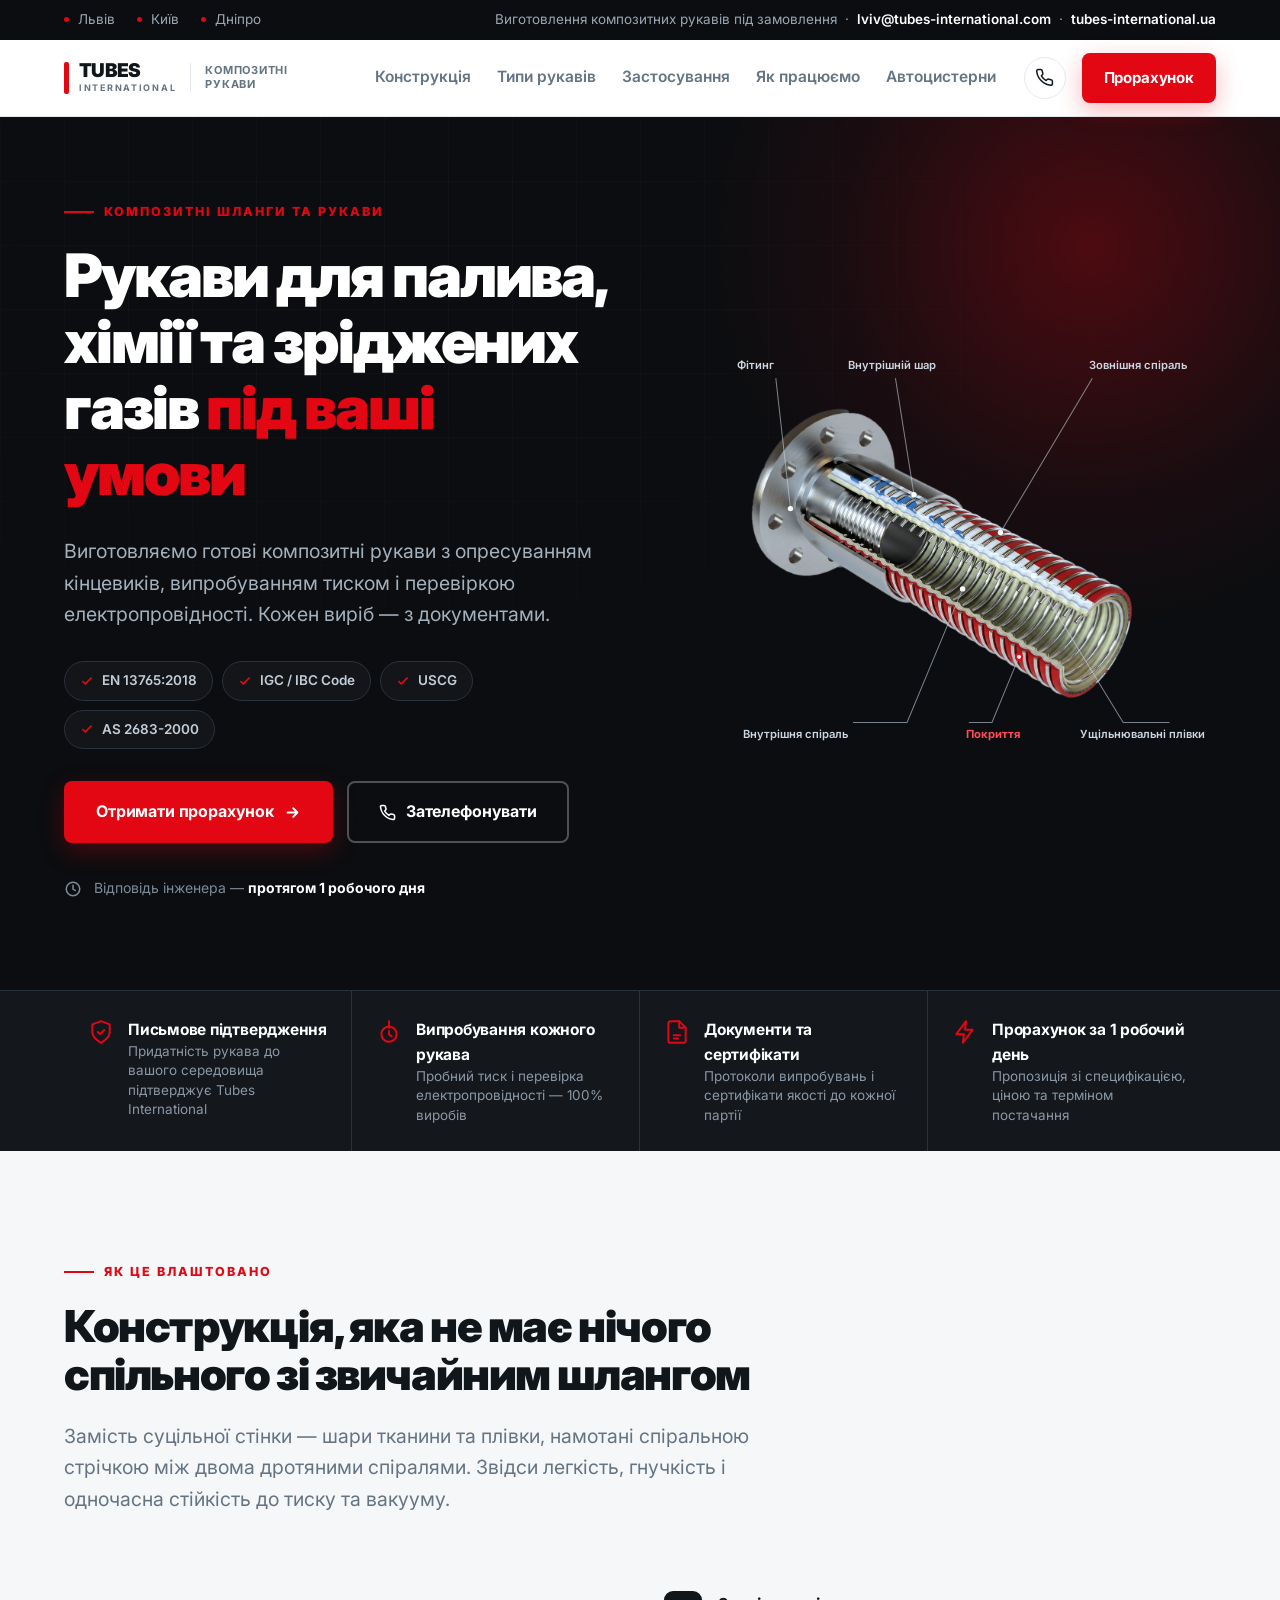
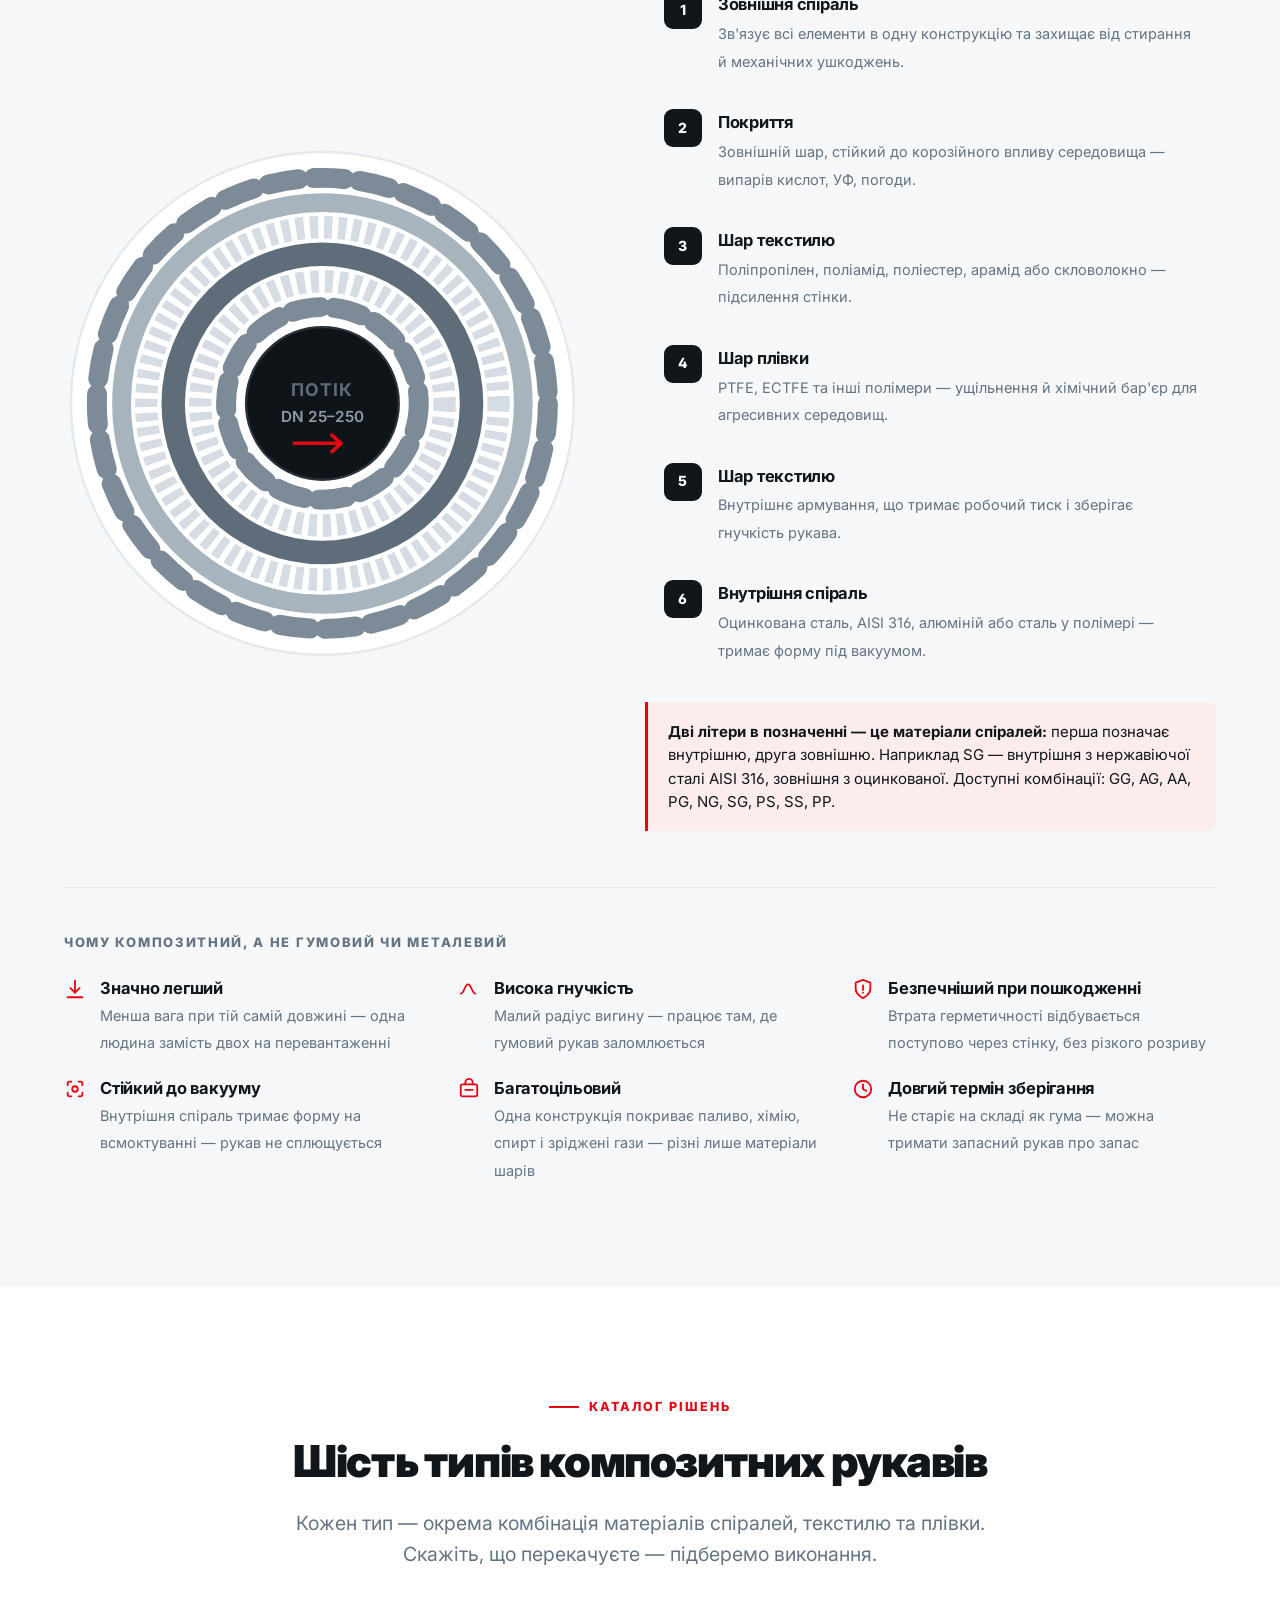
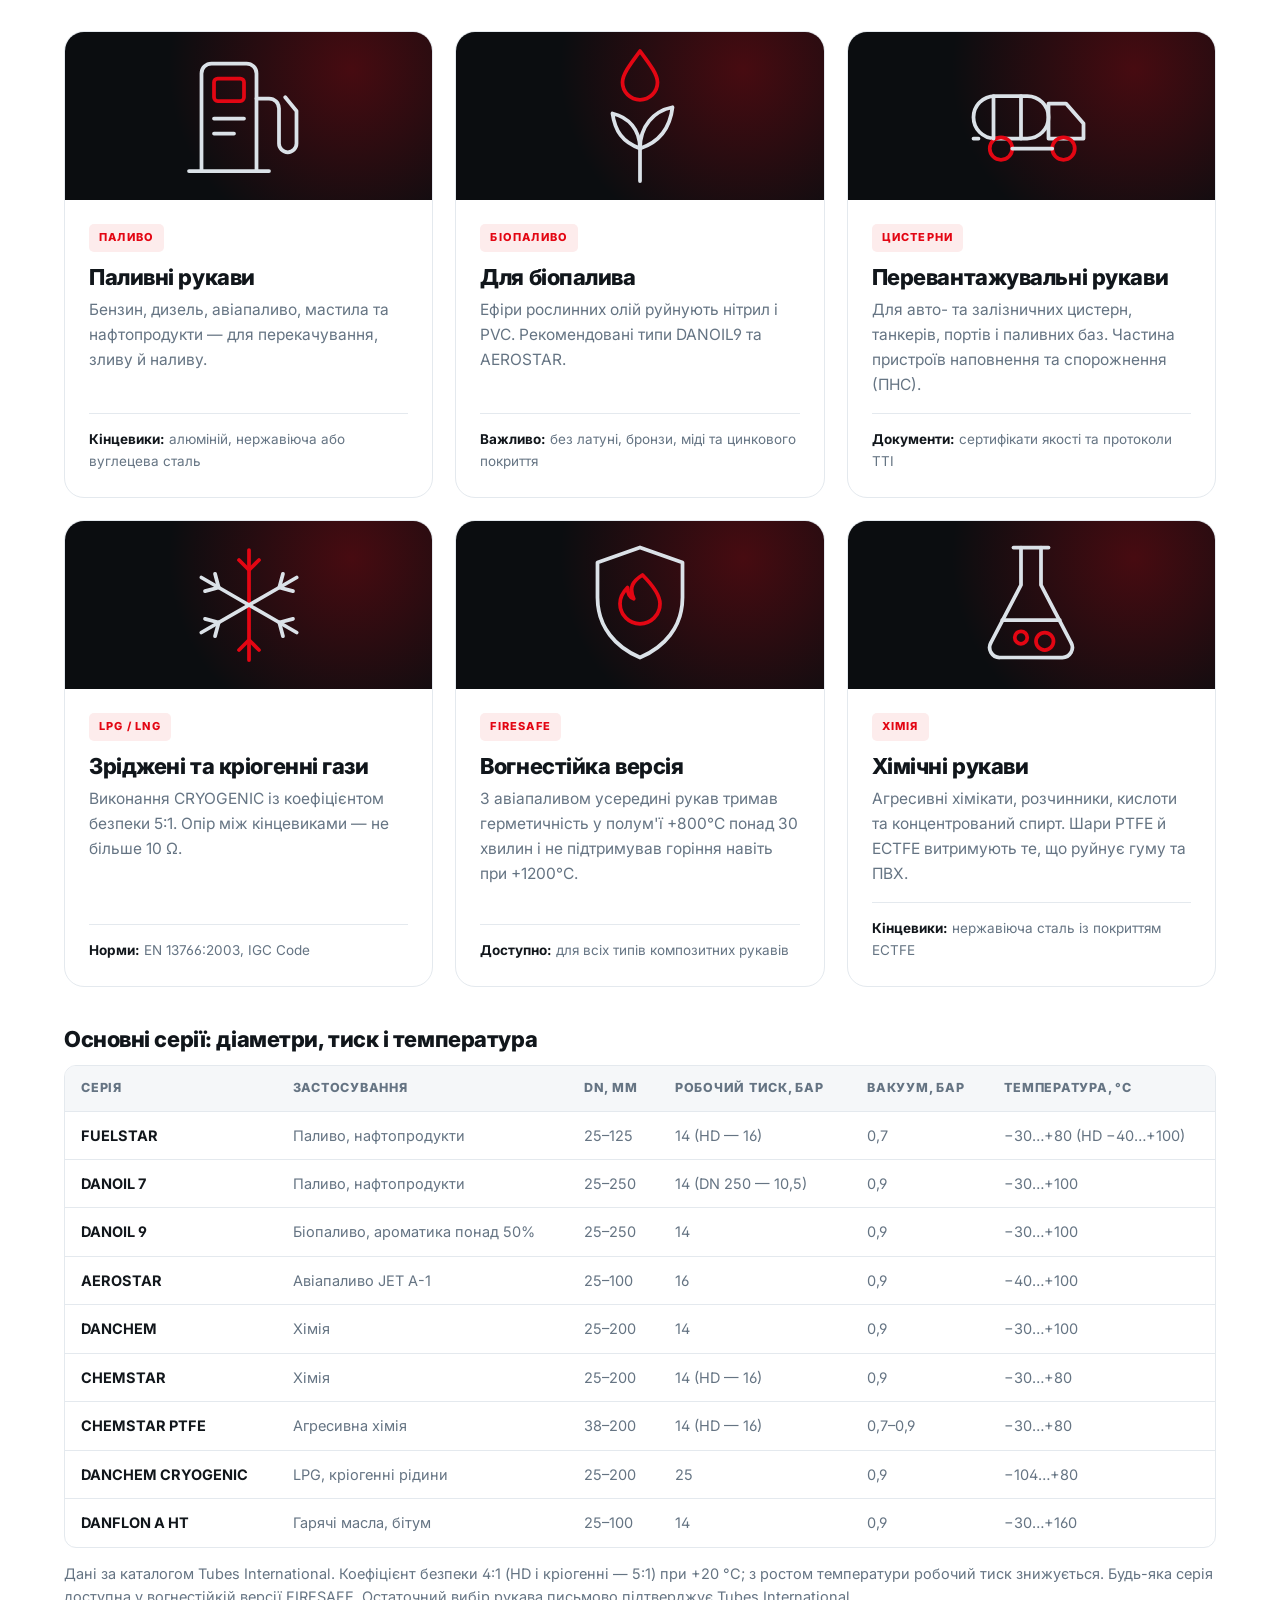
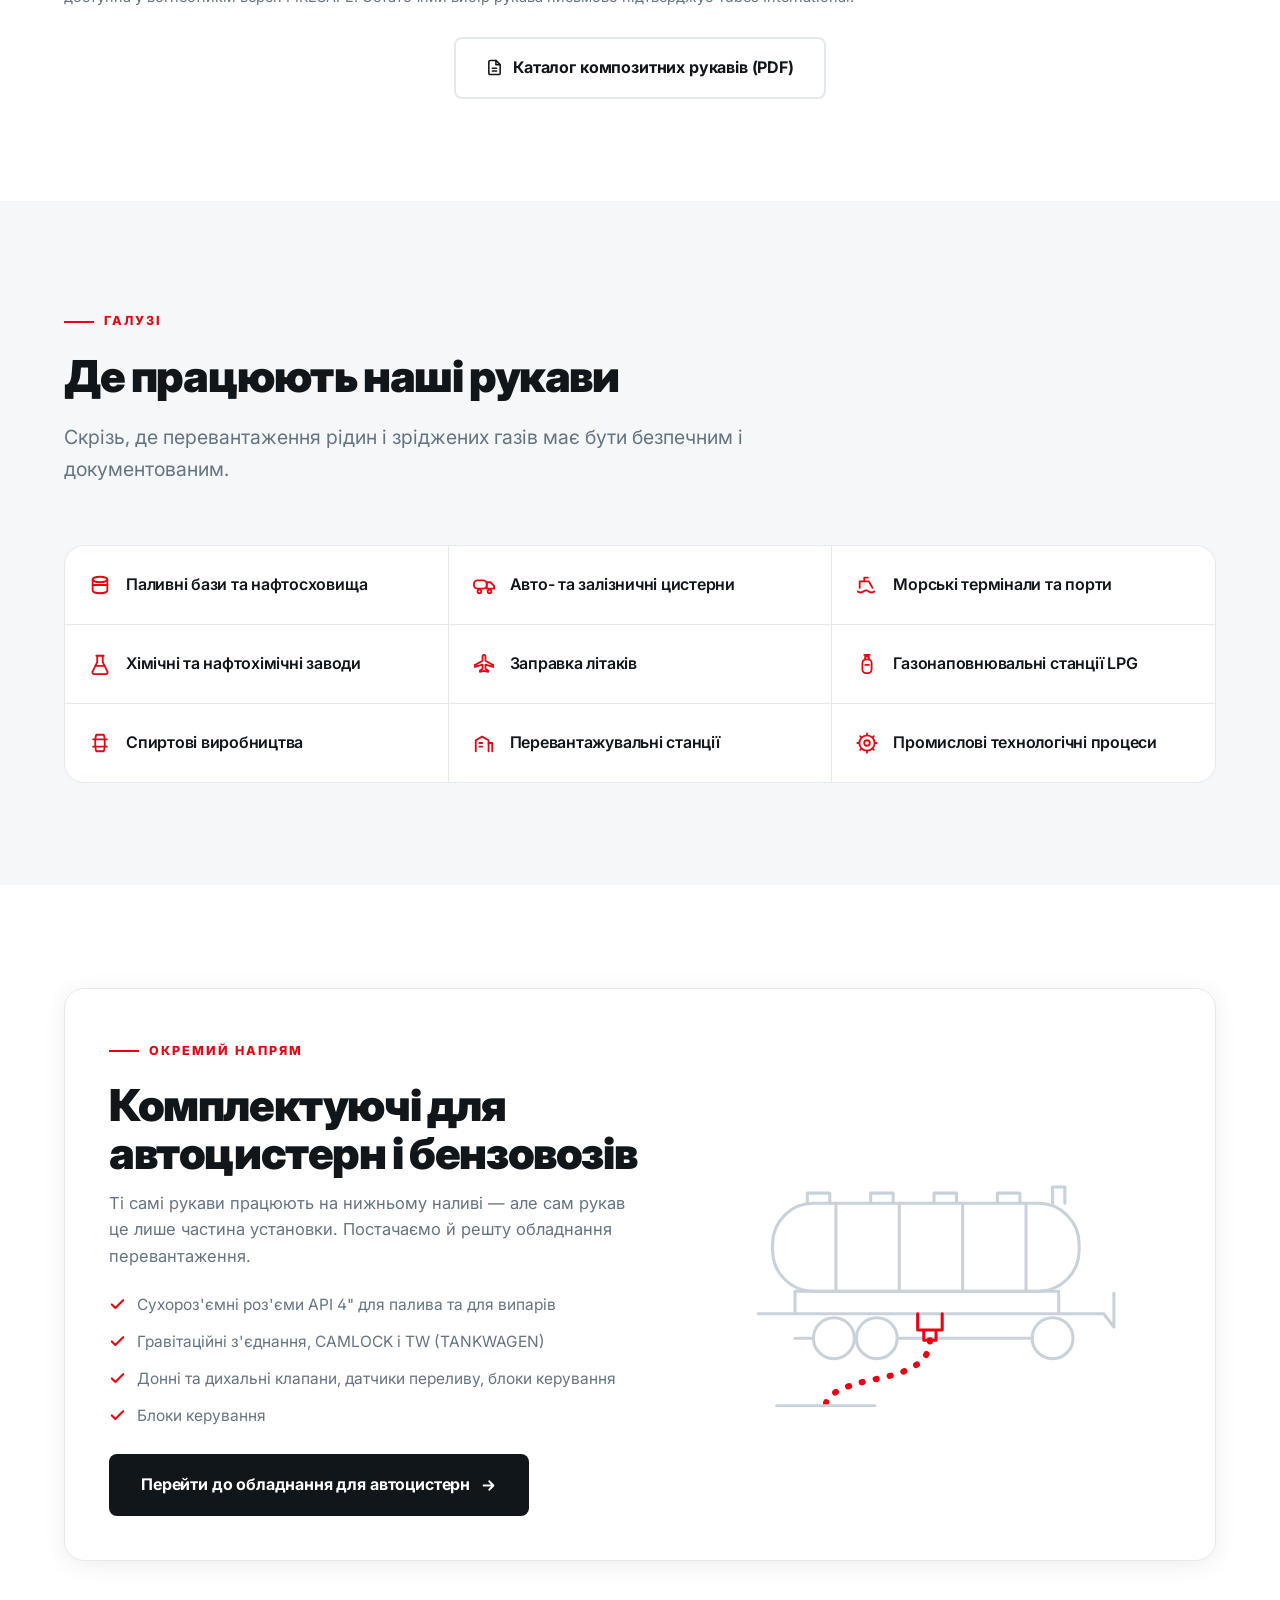
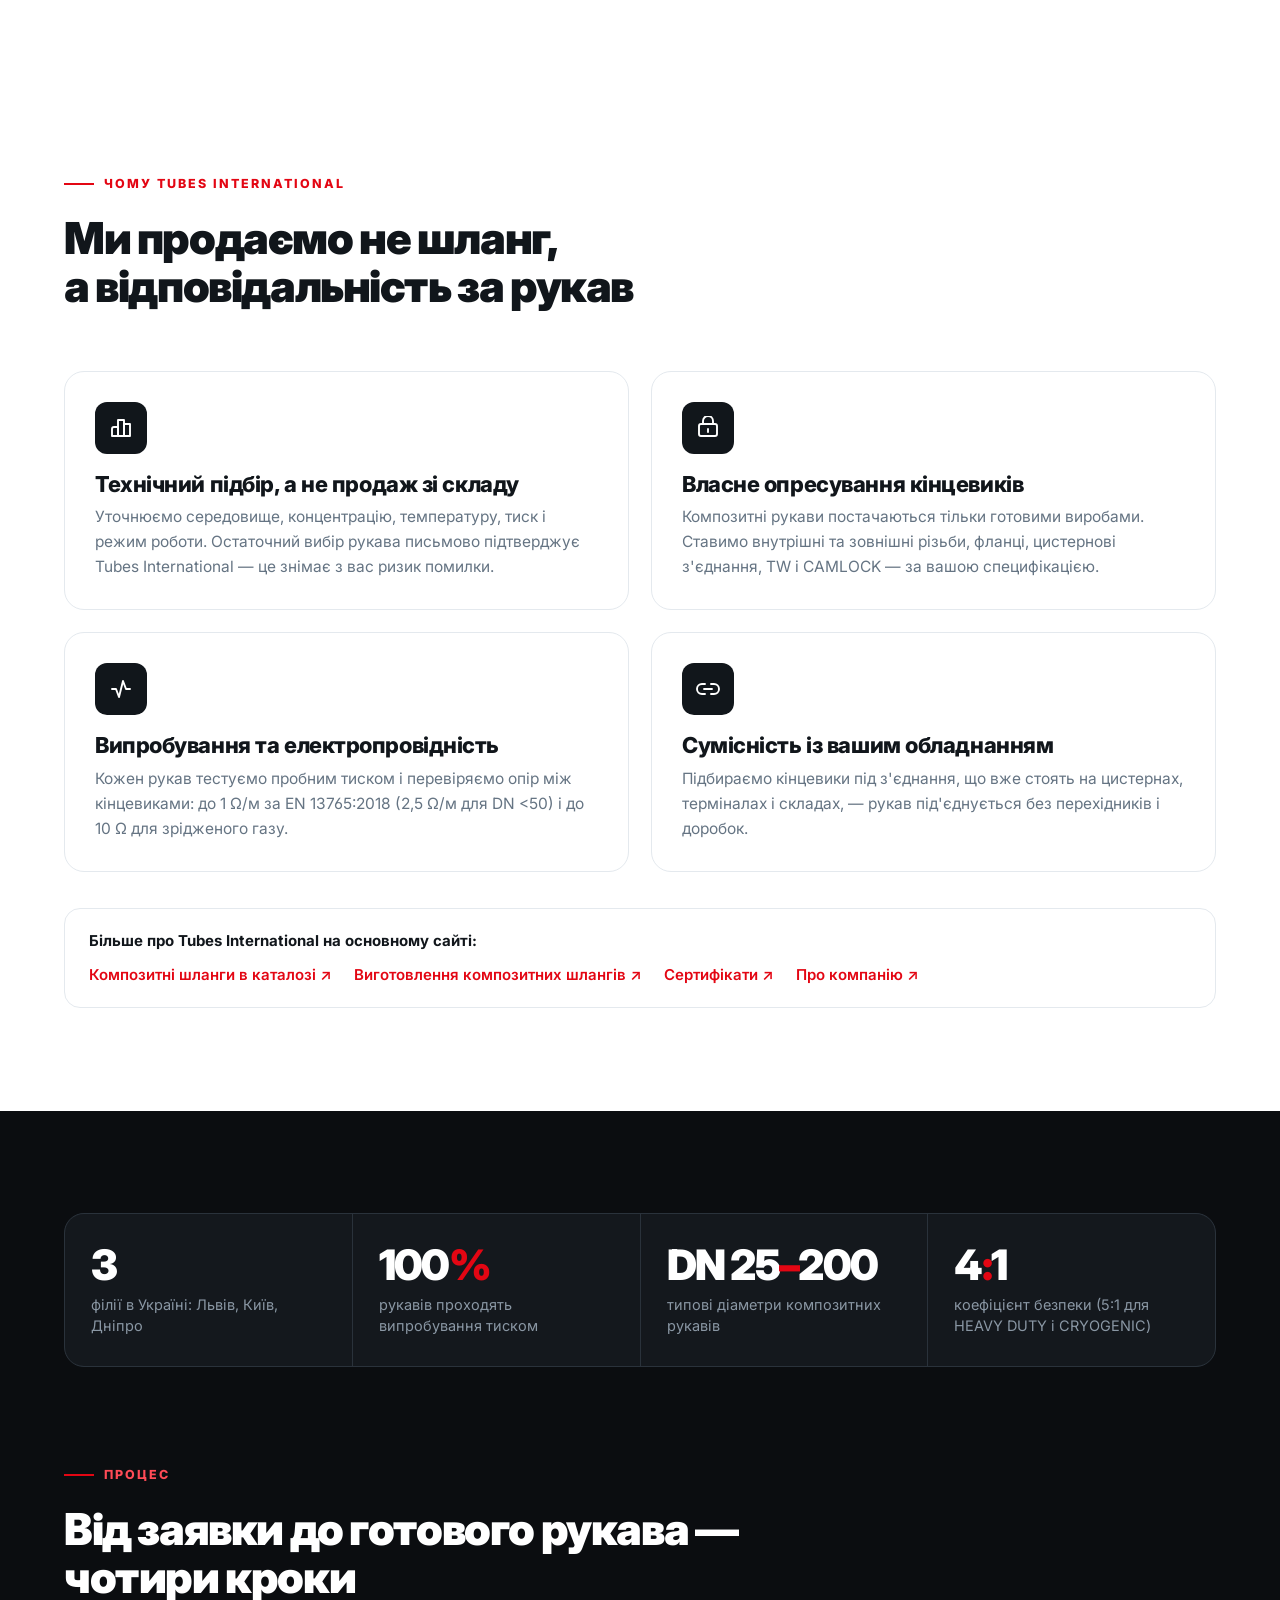
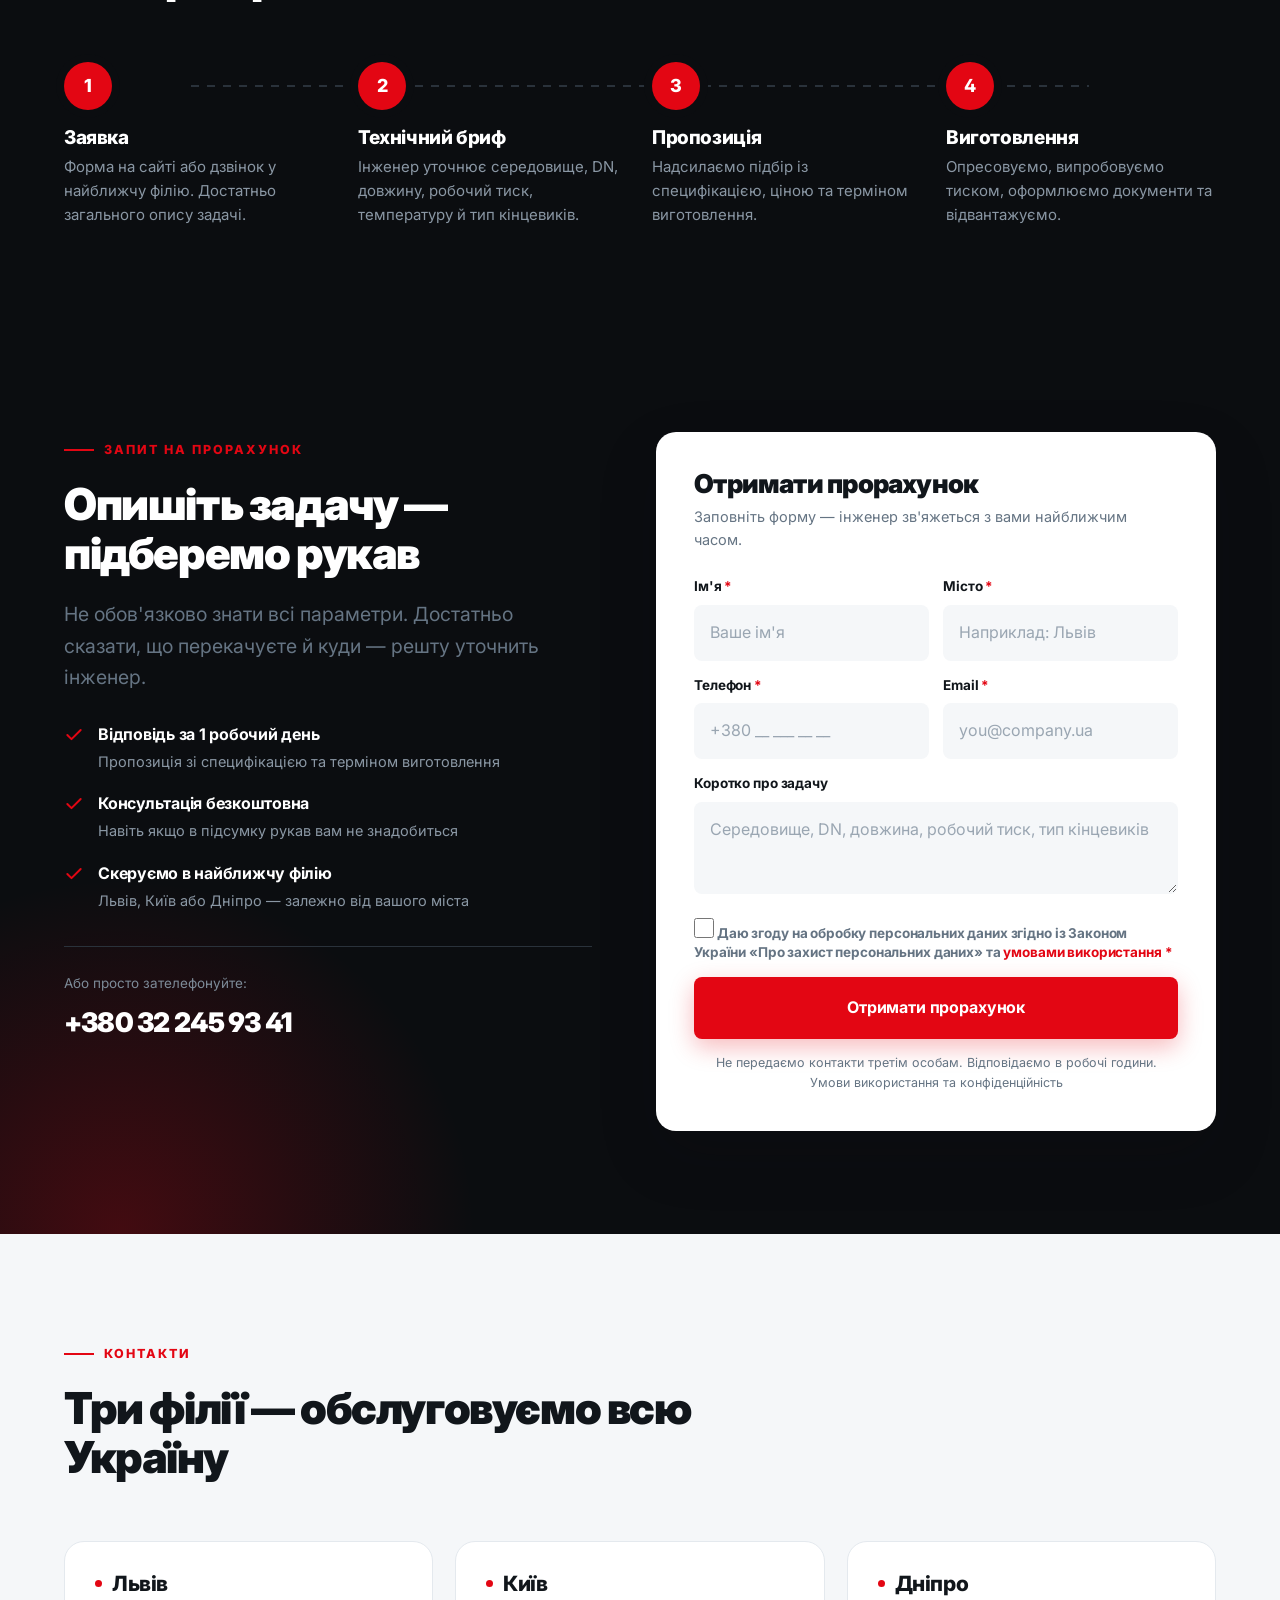
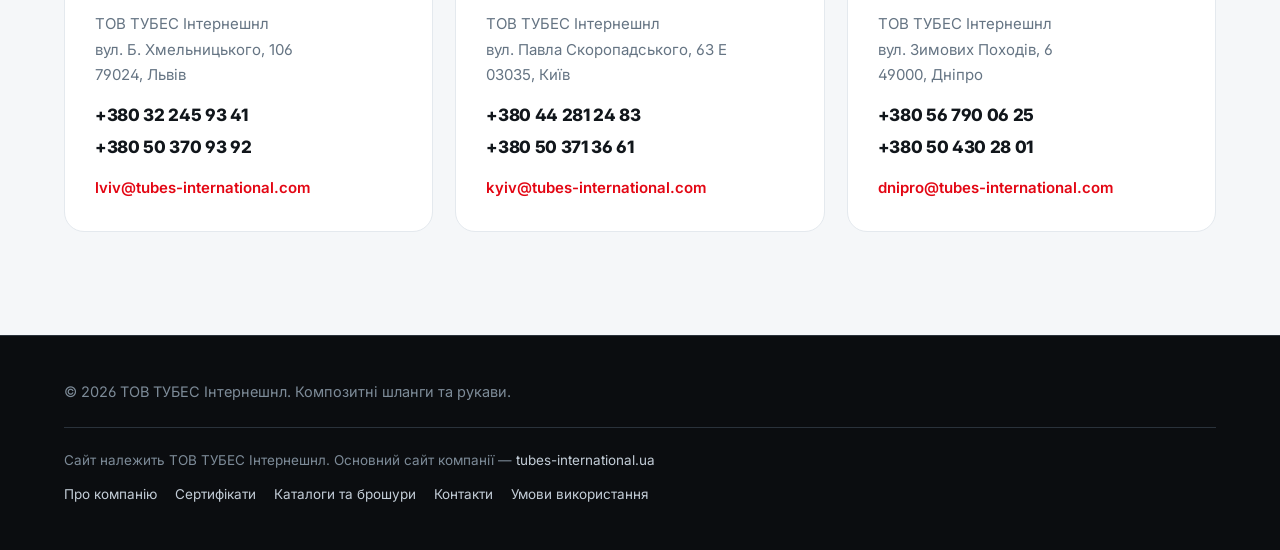
==== commit 77d1f5b0: "feat: add composite hose specs table and catalog PDF to home Series, DN range, working pressure, vac" ====
--- a/public/index.html
+++ b/public/index.html
@@ -273,7 +273,7 @@
           <circle cx="220" cy="220" r="65" fill="#0f1418"/>
           <circle cx="220" cy="220" r="65" fill="none" stroke="#2a323b" stroke-width="2"/>
           <text x="220" y="214" text-anchor="middle" fill="#5e6c7a" font-family="Inter,Arial" font-size="15" font-weight="700" letter-spacing=".08em">ПОТІК</text>
-          <text x="220" y="236" text-anchor="middle" fill="#8e9aa6" font-family="Inter,Arial" font-size="13" font-weight="600">DN 25–200</text>
+          <text x="220" y="236" text-anchor="middle" fill="#8e9aa6" font-family="Inter,Arial" font-size="13" font-weight="600">DN 25–250</text>
           <!-- flow arrow -->
           <path d="M196 254h40m-8-7 8 7-8 7" stroke="#e30613" stroke-width="3" stroke-linecap="round" stroke-linejoin="round" fill="none"/>
         </svg>
@@ -445,6 +445,35 @@
         </div>
       </article>
 
+    </div>
+
+    <h3 class="tbl__h">Основні серії: діаметри, тиск і температура</h3>
+    <div class="tbl">
+      <table>
+        <caption class="sr-only">Діаметри, робочий тиск, вакуум і робоча температура композитних рукавів за серіями</caption>
+        <thead>
+          <tr><th scope="col">Серія</th><th scope="col">Застосування</th><th scope="col">DN, мм</th><th scope="col">Робочий тиск, бар</th><th scope="col">Вакуум, бар</th><th scope="col">Температура, °C</th></tr>
+        </thead>
+        <tbody>
+          <tr><th scope="row">FUELSTAR</th><td>Паливо, нафтопродукти</td><td>25–125</td><td>14 (HD — 16)</td><td>0,7</td><td>−30…+80 (HD −40…+100)</td></tr>
+          <tr><th scope="row">DANOIL 7</th><td>Паливо, нафтопродукти</td><td>25–250</td><td>14 (DN 250 — 10,5)</td><td>0,9</td><td>−30…+100</td></tr>
+          <tr><th scope="row">DANOIL 9</th><td>Біопаливо, ароматика понад 50%</td><td>25–250</td><td>14</td><td>0,9</td><td>−30…+100</td></tr>
+          <tr><th scope="row">AEROSTAR</th><td>Авіапаливо JET A-1</td><td>25–100</td><td>16</td><td>0,9</td><td>−40…+100</td></tr>
+          <tr><th scope="row">DANCHEM</th><td>Хімія</td><td>25–200</td><td>14</td><td>0,9</td><td>−30…+100</td></tr>
+          <tr><th scope="row">CHEMSTAR</th><td>Хімія</td><td>25–200</td><td>14 (HD — 16)</td><td>0,9</td><td>−30…+80</td></tr>
+          <tr><th scope="row">CHEMSTAR PTFE</th><td>Агресивна хімія</td><td>38–200</td><td>14 (HD — 16)</td><td>0,7–0,9</td><td>−30…+80</td></tr>
+          <tr><th scope="row">DANCHEM CRYOGENIC</th><td>LPG, кріогенні рідини</td><td>25–200</td><td>25</td><td>0,9</td><td>−104…+80</td></tr>
+          <tr><th scope="row">DANFLON A HT</th><td>Гарячі масла, бітум</td><td>25–100</td><td>14</td><td>0,9</td><td>−30…+160</td></tr>
+        </tbody>
+      </table>
+    </div>
+    <p class="tbl__note">Дані за каталогом Tubes International. Коефіцієнт безпеки 4:1 (HD і кріогенні — 5:1) при +20 °C; з ростом температури робочий тиск знижується. Будь-яка серія доступна у вогнестійкій версії FIRESAFE. Остаточний вибір рукава письмово підтверджує Tubes International.</p>
+
+    <div class="rlink rlink--center">
+      <a class="btn btn--outline-dark" href="https://www.tubes-international.ua/wp-content/uploads/kataloh_ua/shlanhy-dlya-promyslovosti/kompozytni-shlanhy.pdf" target="_blank" rel="noopener">
+        <svg width="17" height="17" viewBox="0 0 24 24" fill="none" stroke="currentColor" stroke-width="2.2" stroke-linecap="round" stroke-linejoin="round"><path d="M14 2H6a2 2 0 0 0-2 2v16a2 2 0 0 0 2 2h12a2 2 0 0 0 2-2V8z"/><path d="M14 2v6h6M9 13h6M9 17h6"/></svg>
+        Каталог композитних рукавів (PDF)
+      </a>
     </div>
   </div>
 </section>
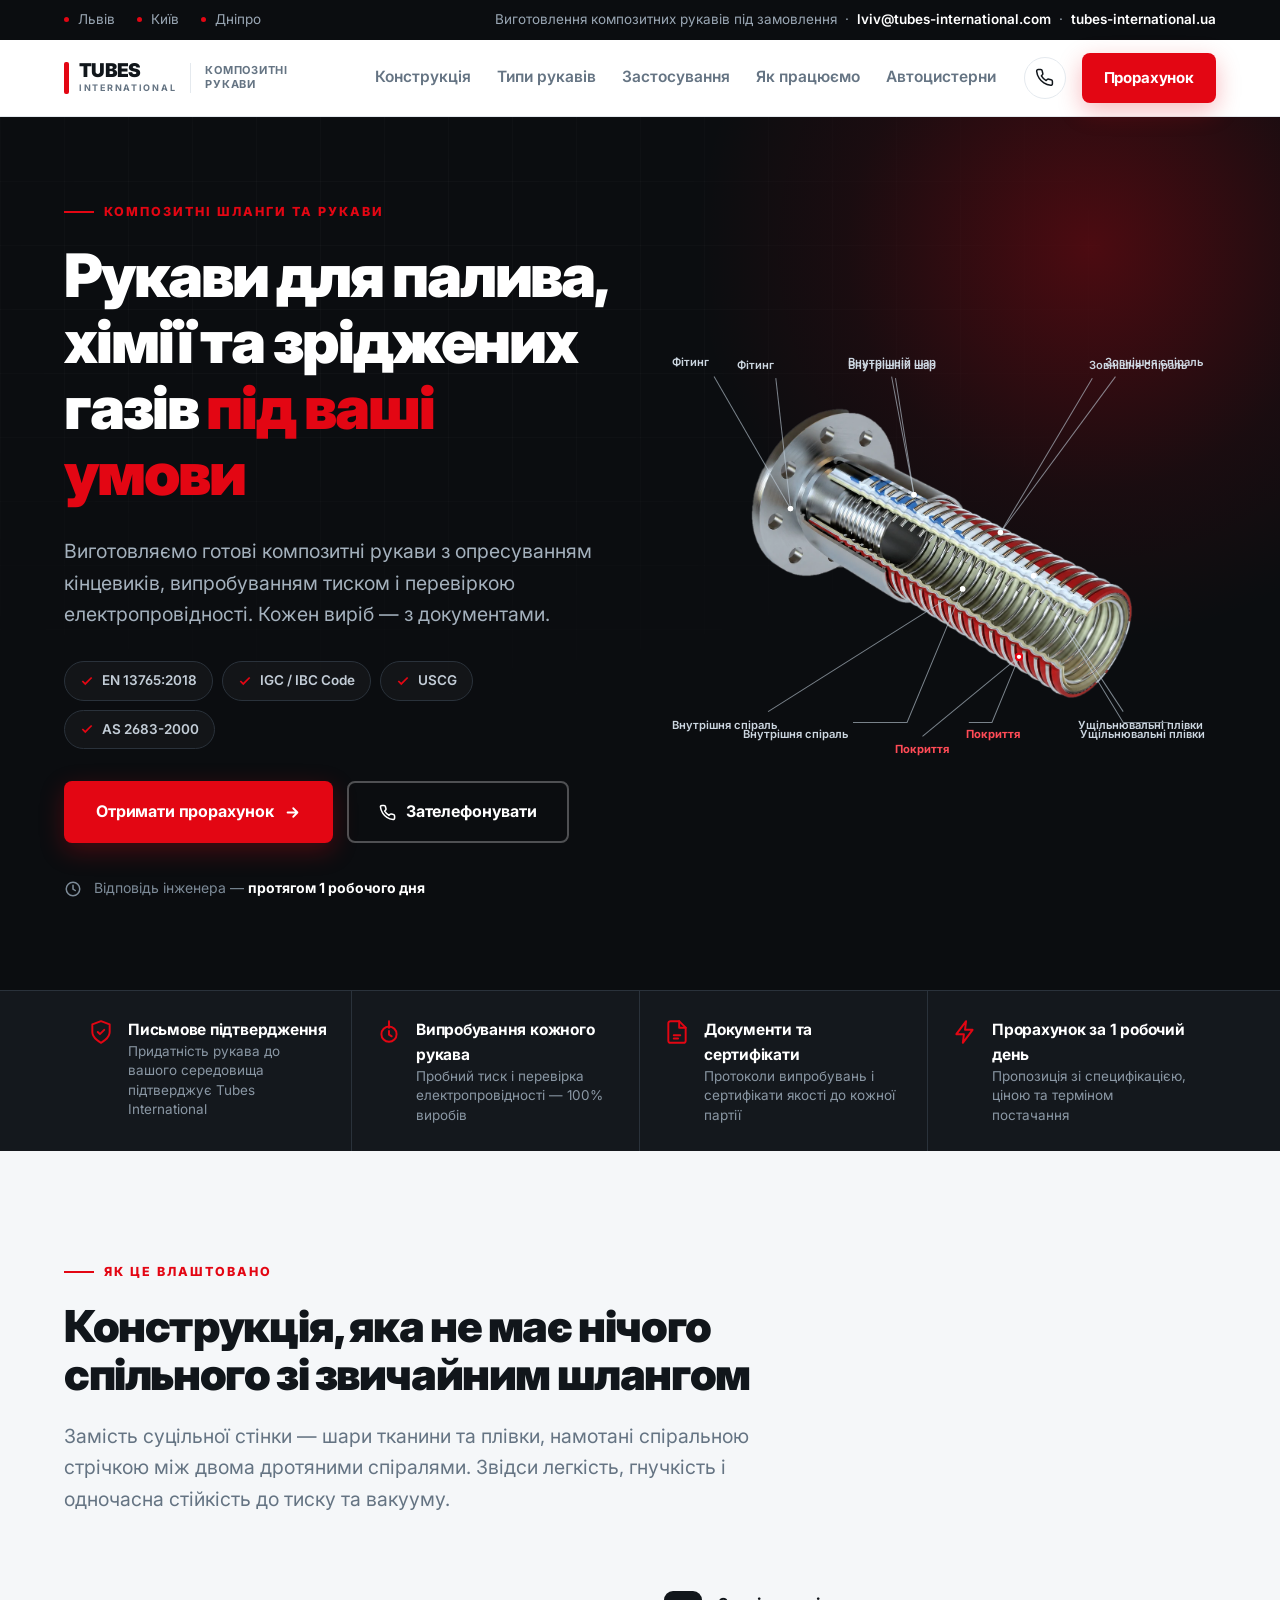
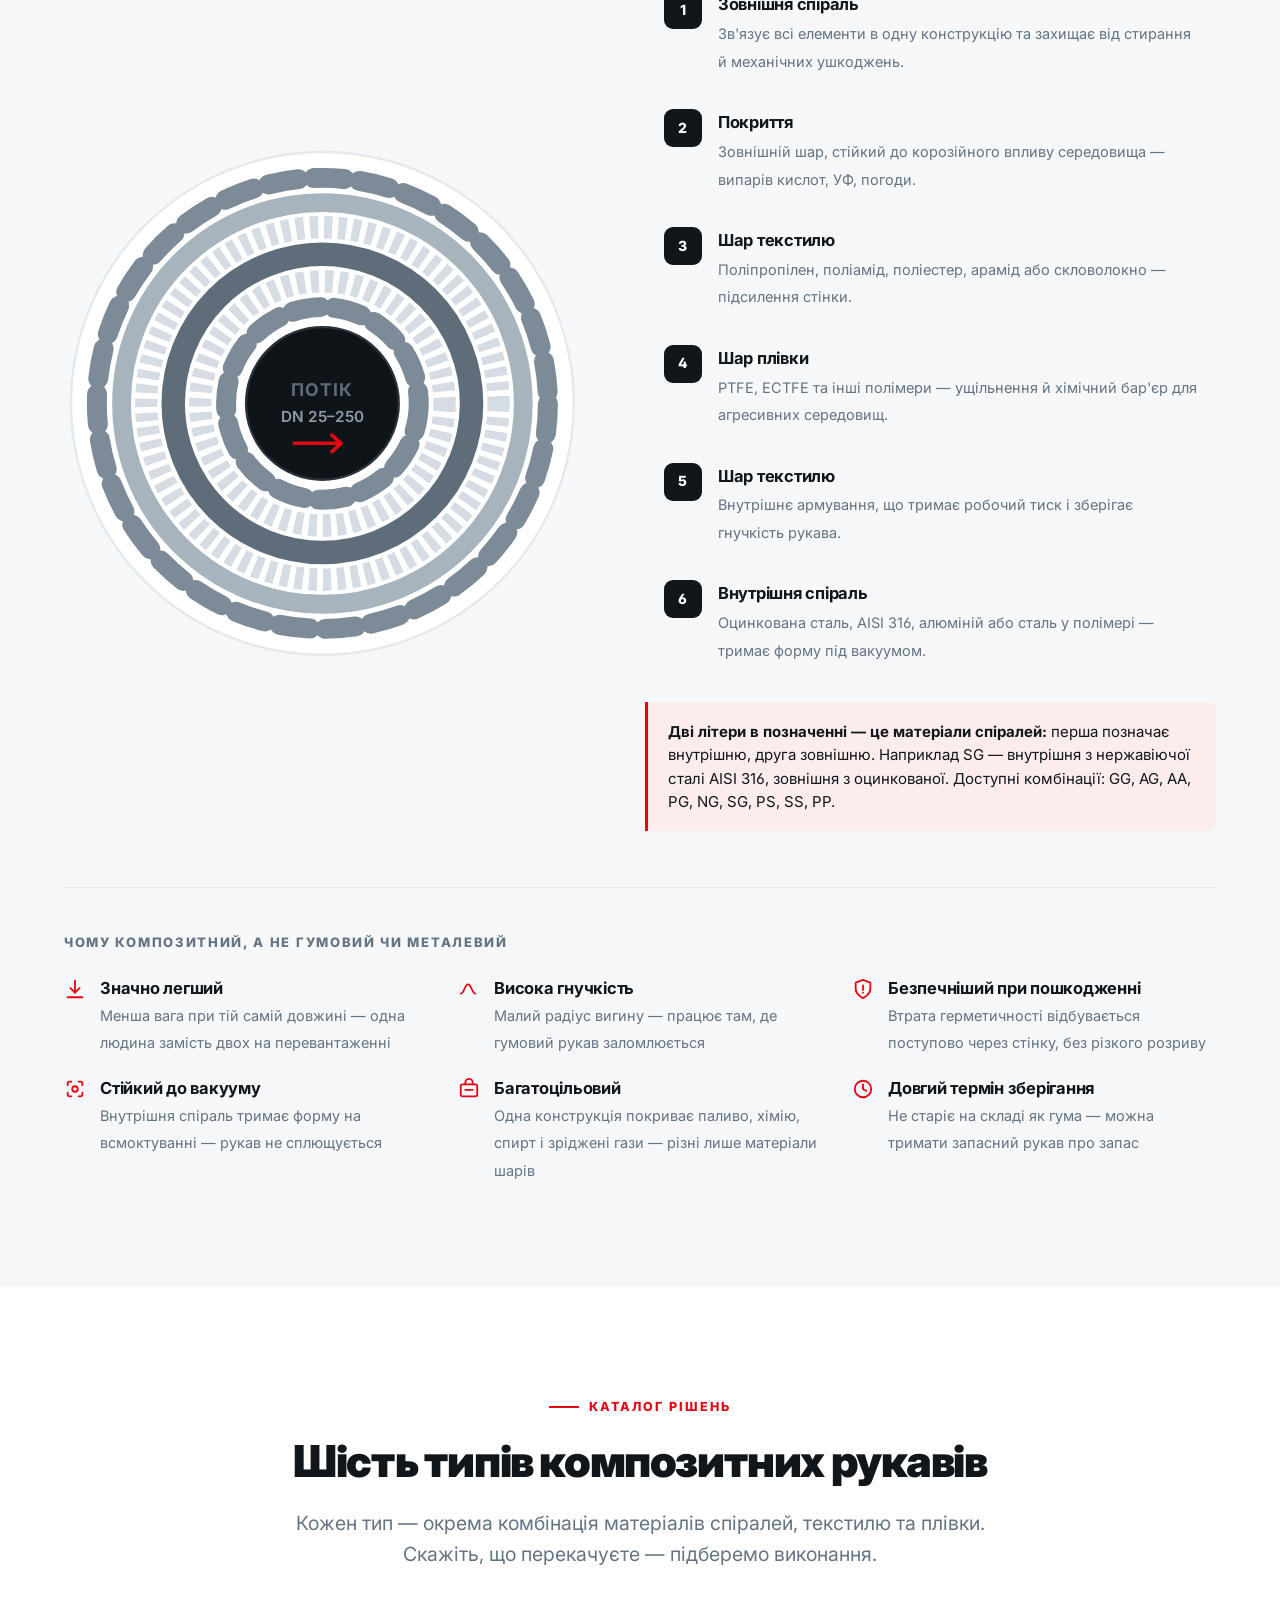
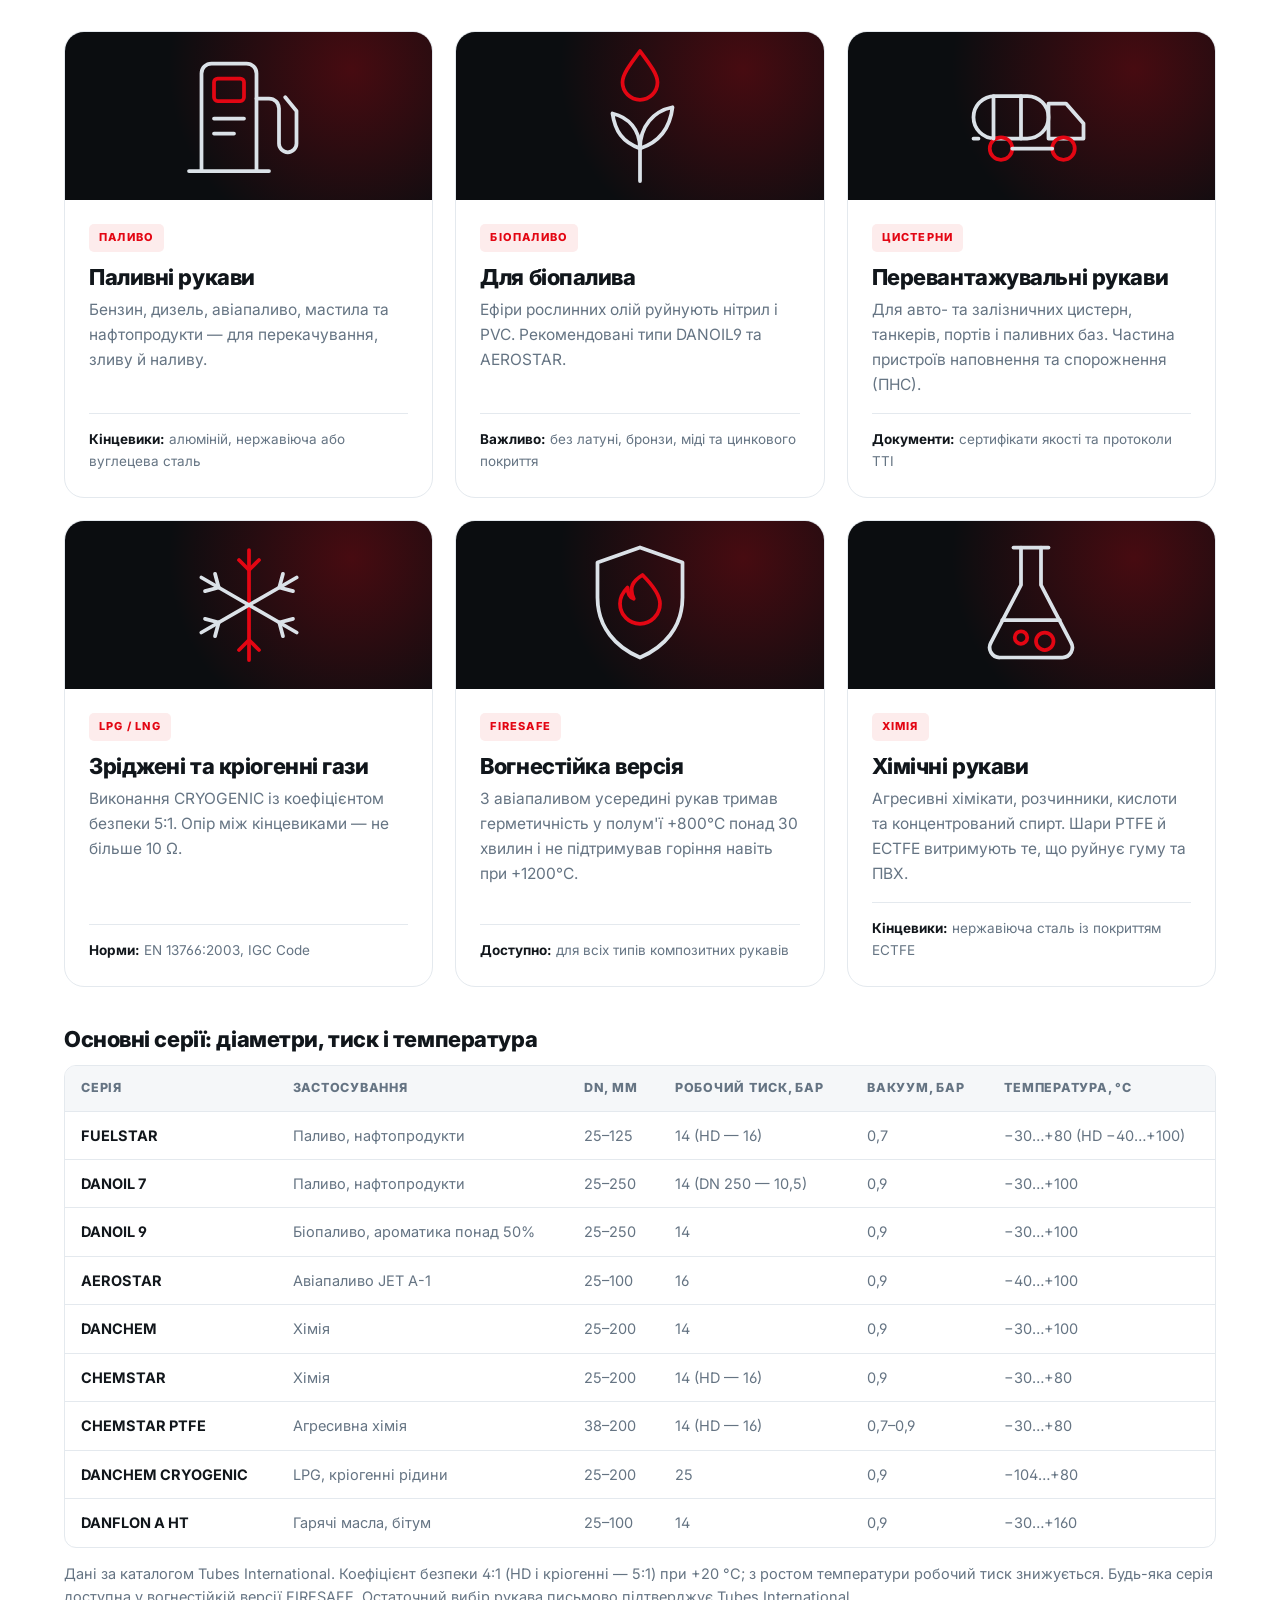
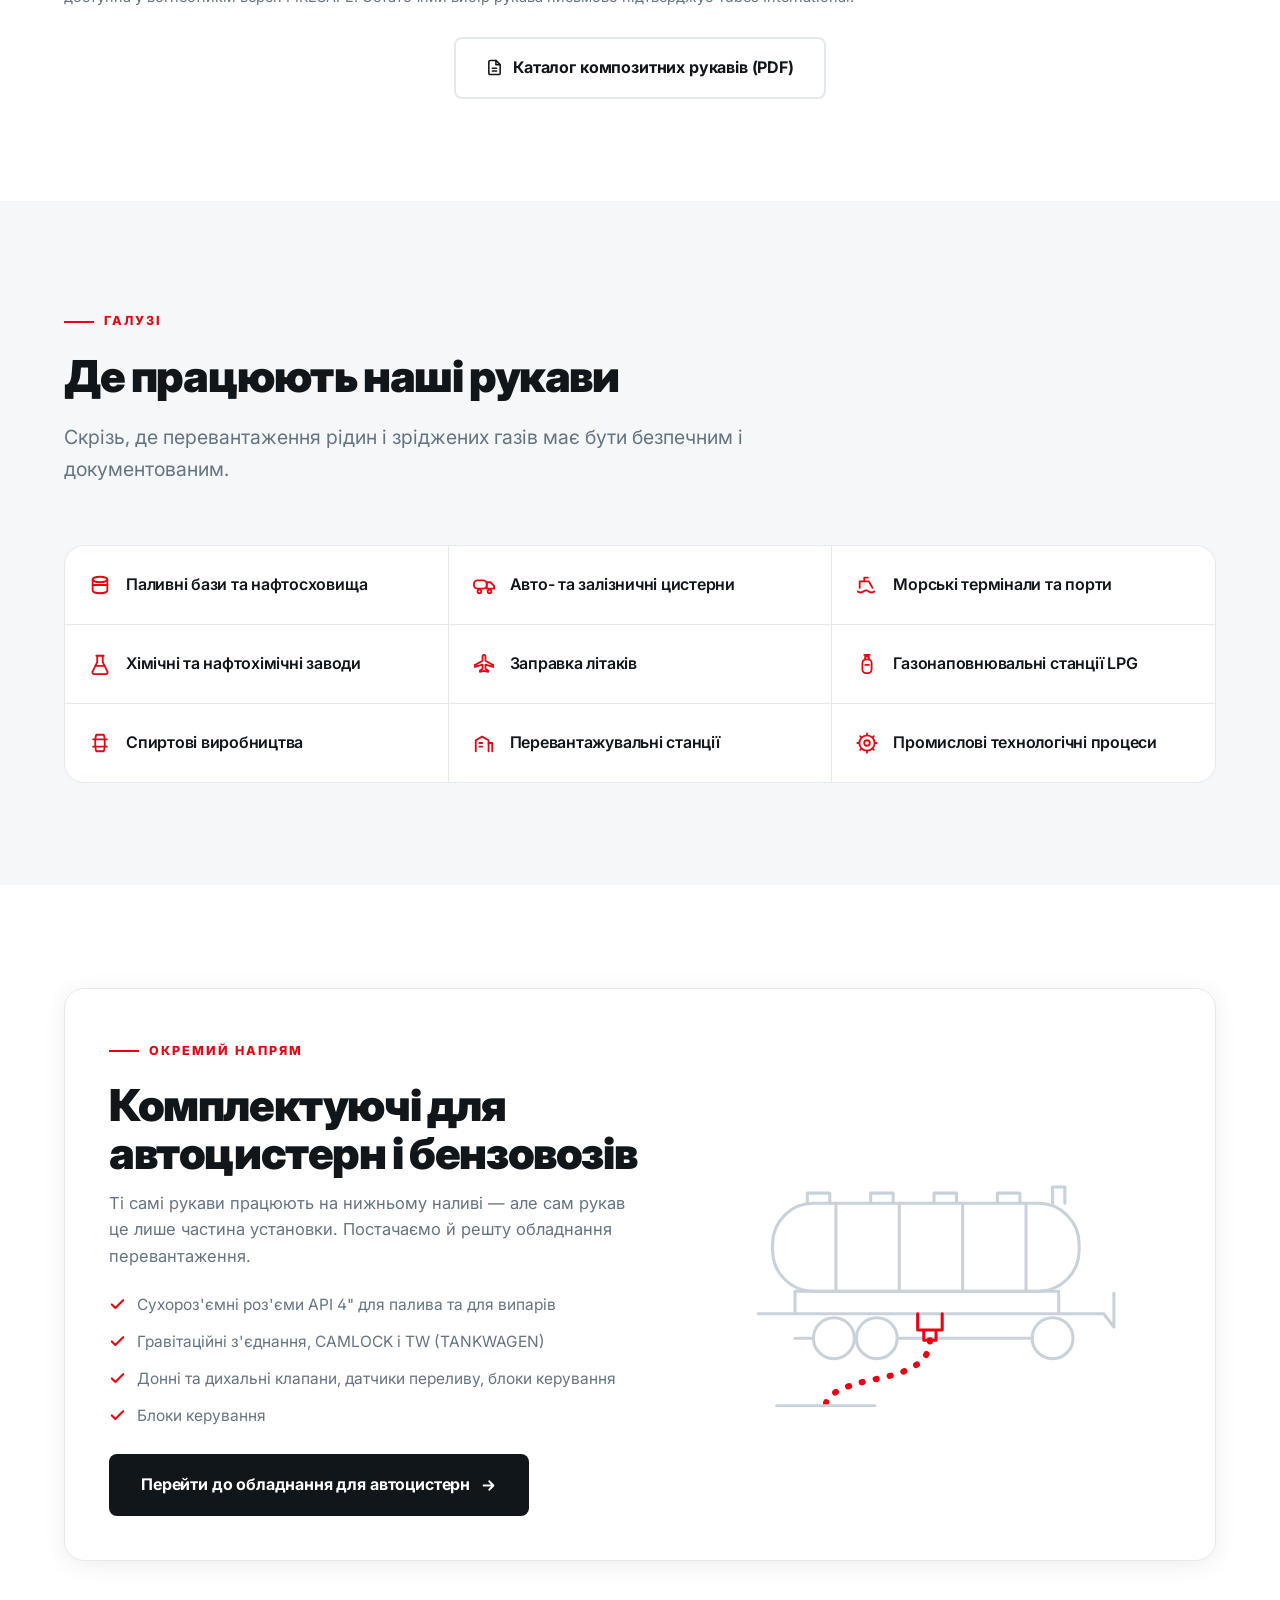
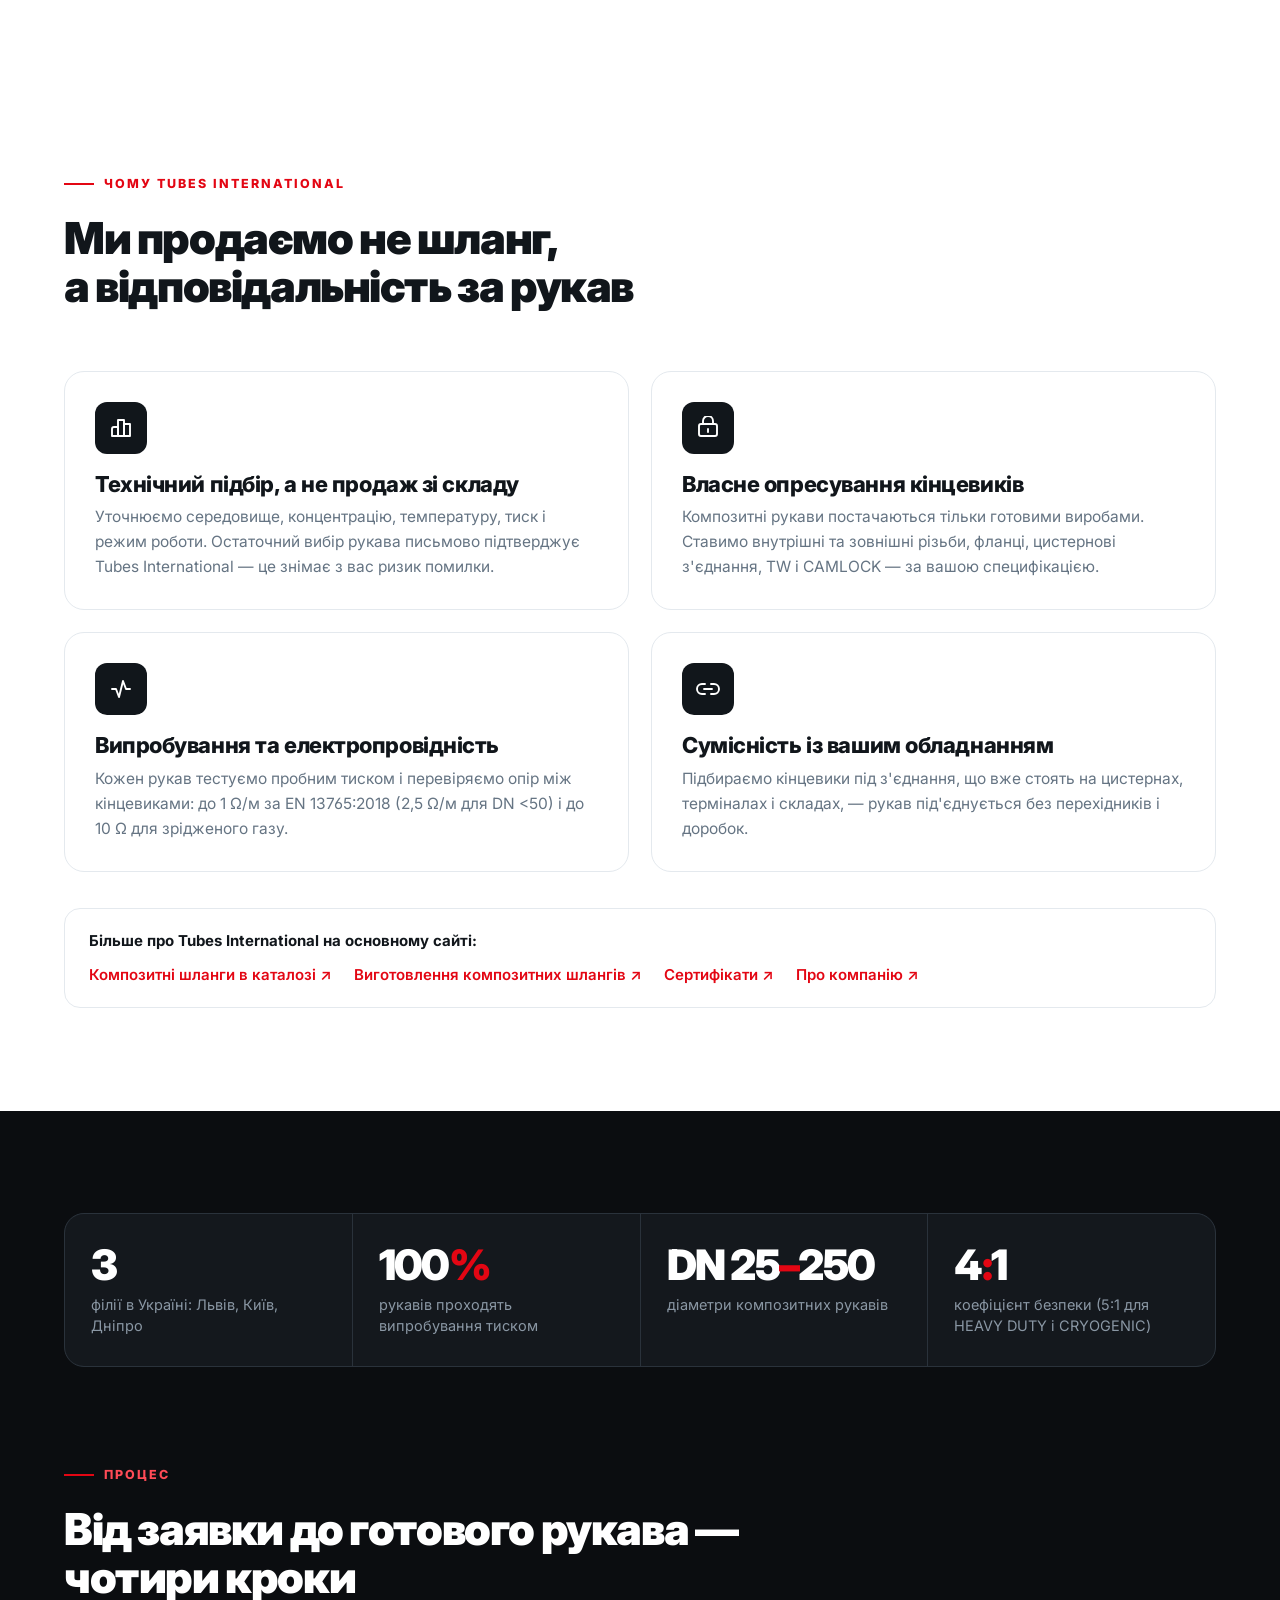
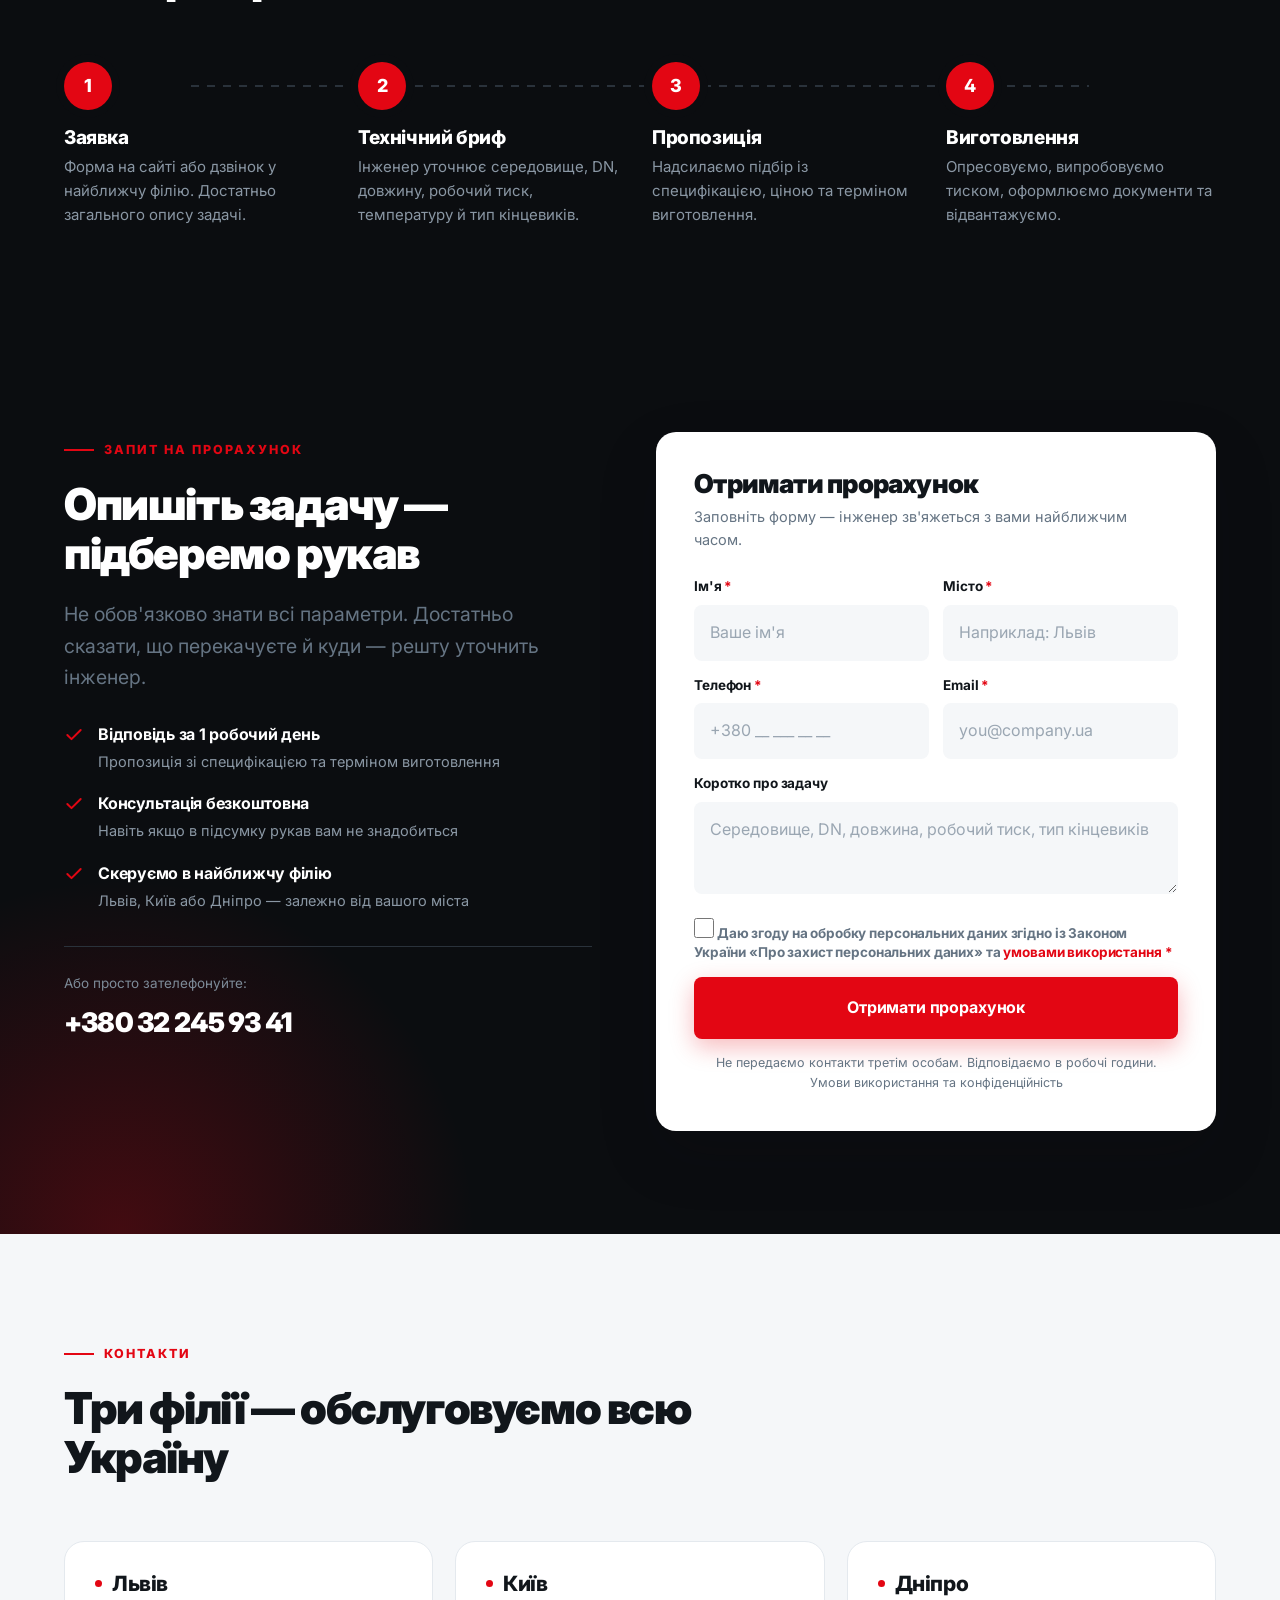
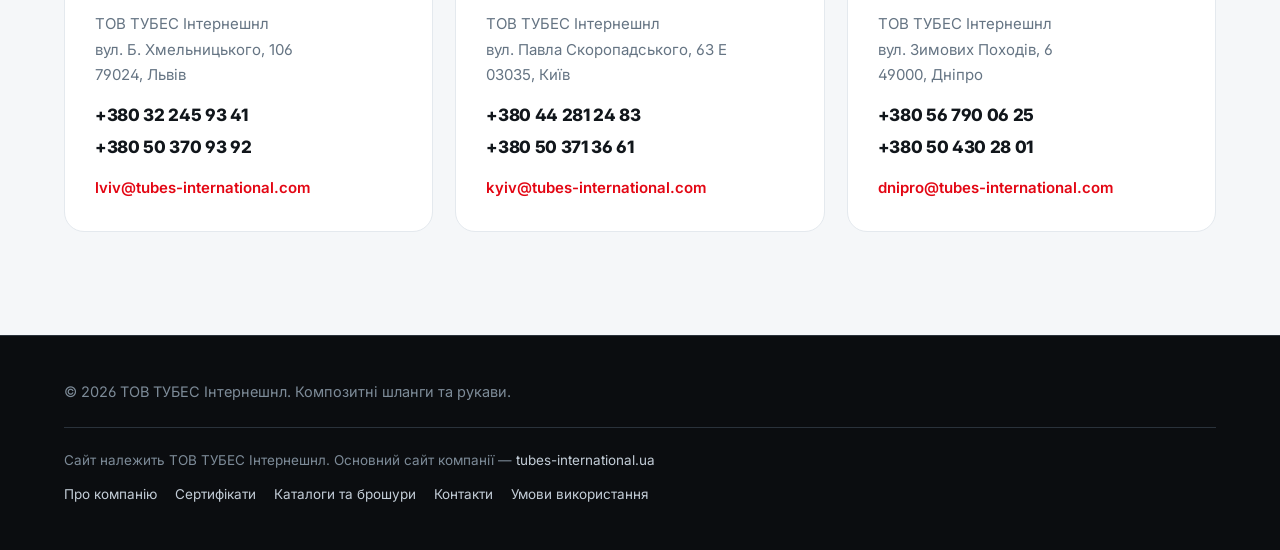
==== commit c9a25605: "fix: stats block DN range 25-250 to match catalog Co-Authored-By: Claude Opus 5.5 (1M context) <nore" ====
--- a/public/index.html
+++ b/public/index.html
@@ -182,7 +182,7 @@
       <svg class="hose-fig" viewBox="0 0 720 540" role="img" aria-label="Розріз композитного рукава з фланцевим кінцевиком: внутрішній шар, внутрішня спіраль, ущільнювальні плівки, армувальні шари, покриття та зовнішня спіраль">
         <image href="images/composite-hose-cutaway.webp" x="115" y="88" width="500" height="382" preserveAspectRatio="xMidYMid meet"/>
 
-        <g class="fig-callouts">
+        <g class="fig-callouts fig-callouts--wide">
           <path class="cl-line" d="M169 221 150 52"/>
           <circle class="cl-dot" cx="169" cy="221" r="3.5"/>
           <text x="100" y="40">Фітинг</text>
@@ -207,15 +207,35 @@
           <circle class="cl-dot" cx="484" cy="308" r="3.5"/>
           <text x="706" y="518" text-anchor="end">Ущільнювальні плівки</text>
         </g>
+
+        <!-- same callouts re-laid out for phones: bigger type, kept inside the viewBox -->
+        <g class="fig-callouts fig-callouts--narrow">
+          <path class="cl-line" d="M169 221 70 50"/>
+          <circle class="cl-dot" cx="169" cy="221" r="3.5"/>
+          <text x="16" y="36">Фітинг</text>
+
+          <path class="cl-line" d="M329 203 300 50"/>
+          <circle class="cl-dot" cx="329" cy="203" r="3.5"/>
+          <text x="300" y="36" text-anchor="middle">Внутрішній шар</text>
+
+          <path class="cl-line" d="M441 252 590 50"/>
+          <circle class="cl-dot" cx="441" cy="252" r="3.5"/>
+          <text x="704" y="36" text-anchor="end">Зовнішня спіраль</text>
+
+          <path class="cl-line" d="M392 325 140 484"/>
+          <circle class="cl-dot" cx="392" cy="325" r="3.5"/>
+          <text x="16" y="506">Внутрішня спіраль</text>
+
+          <path class="cl-line" d="M465 413 340 516"/>
+          <circle class="cl-dot-red" cx="465" cy="413" r="4"/>
+          <text class="cl-red" x="340" y="538" text-anchor="middle">Покриття</text>
+
+          <path class="cl-line" d="M484 308 600 484"/>
+          <circle class="cl-dot" cx="484" cy="308" r="3.5"/>
+          <text x="704" y="506" text-anchor="end">Ущільнювальні плівки</text>
+        </g>
       </svg>
 
-      <div class="fig-legend" aria-hidden="true">
-        <span><i class="sw-line"></i>Внутрішній шар</span>
-        <span><i class="sw-wire"></i>Спіралі</span>
-        <span><i class="sw-tex"></i>Армувальні шари</span>
-        <span><i class="sw-film"></i>Ущільнювальні плівки</span>
-        <span><i class="sw-film2"></i>Покриття</span>
-      </div>
     </div>
   </div>
 </section>
@@ -586,7 +606,7 @@
     <div class="stats">
       <div class="stat"><div class="stat__n">3</div><div class="stat__l">філії в Україні: Львів, Київ, Дніпро</div></div>
       <div class="stat"><div class="stat__n">100<em>%</em></div><div class="stat__l">рукавів проходять випробування тиском</div></div>
-      <div class="stat"><div class="stat__n">DN 25<em>–</em>200</div><div class="stat__l">типові діаметри композитних рукавів</div></div>
+      <div class="stat"><div class="stat__n">DN 25<em>–</em>250</div><div class="stat__l">діаметри композитних рукавів</div></div>
       <div class="stat"><div class="stat__n">4<em>:</em>1</div><div class="stat__l">коефіцієнт безпеки (5:1 для HEAVY DUTY і CRYOGENIC)</div></div>
     </div>
 
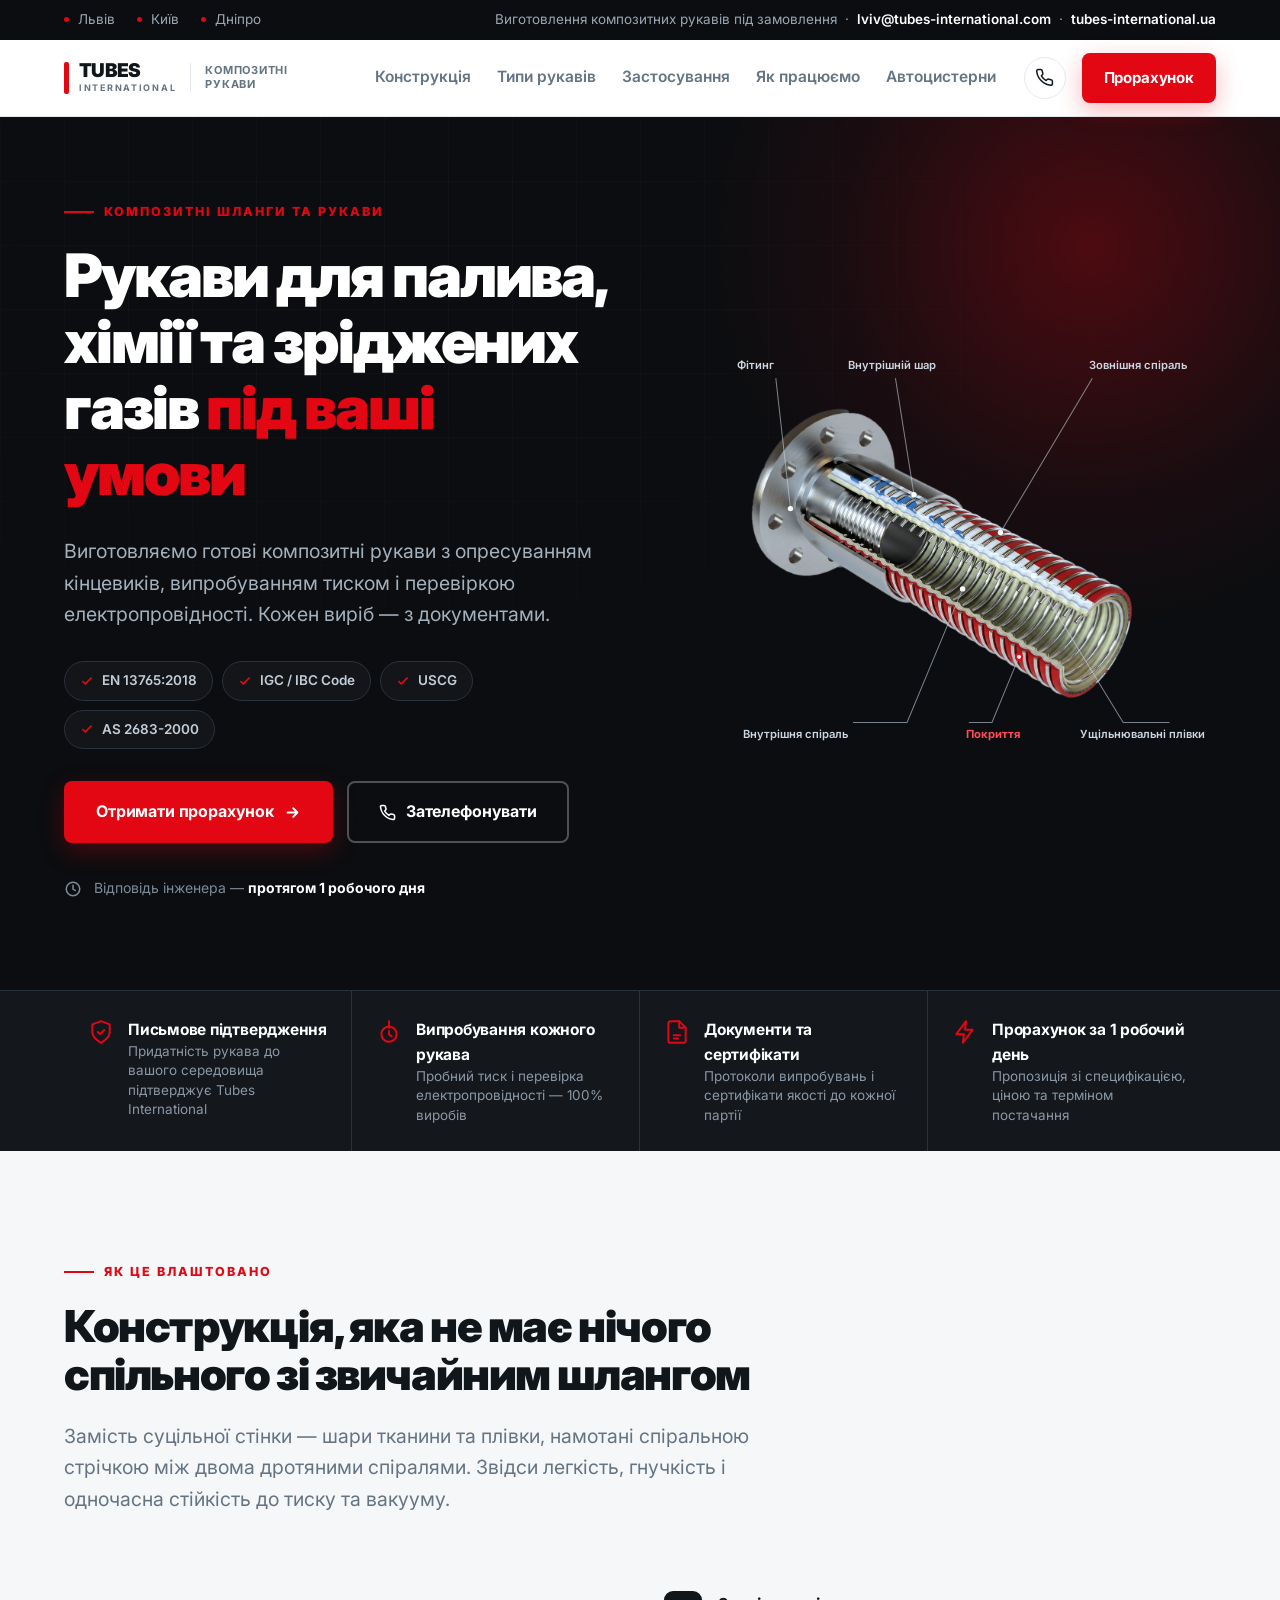
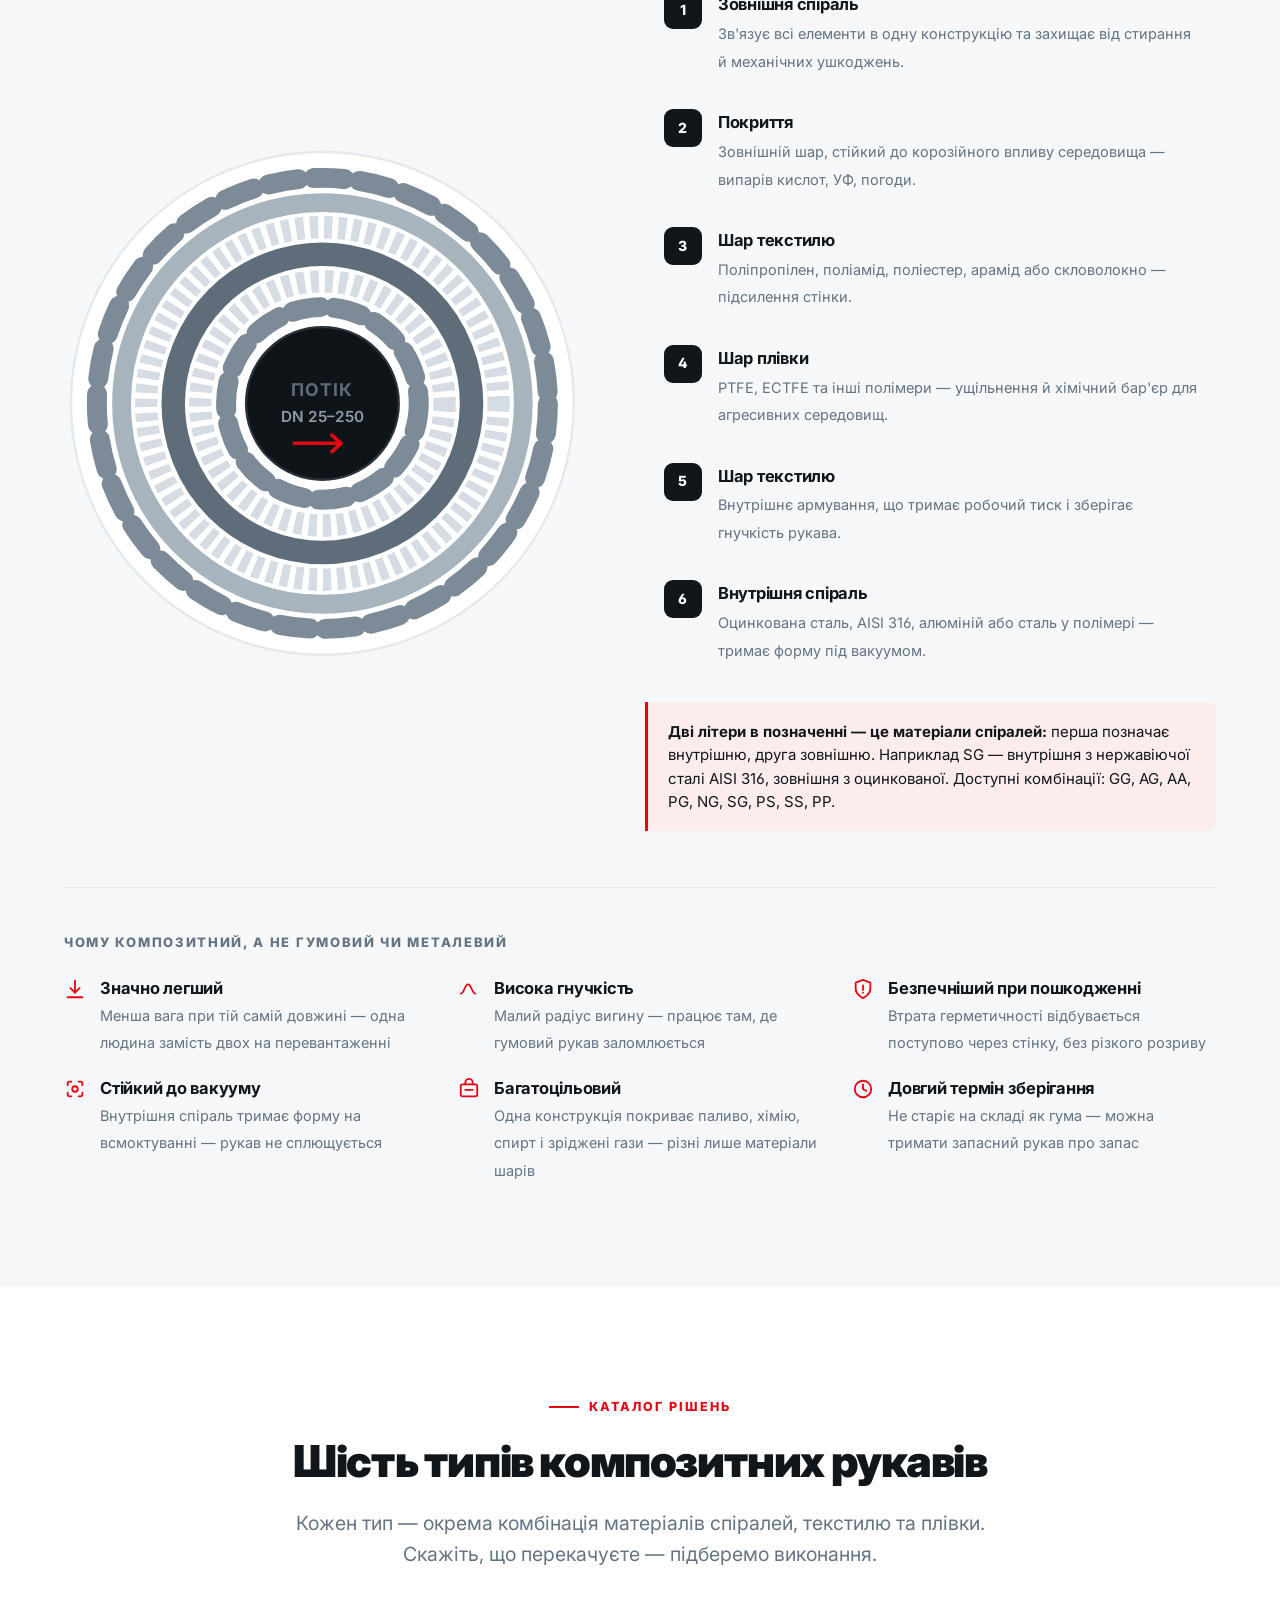
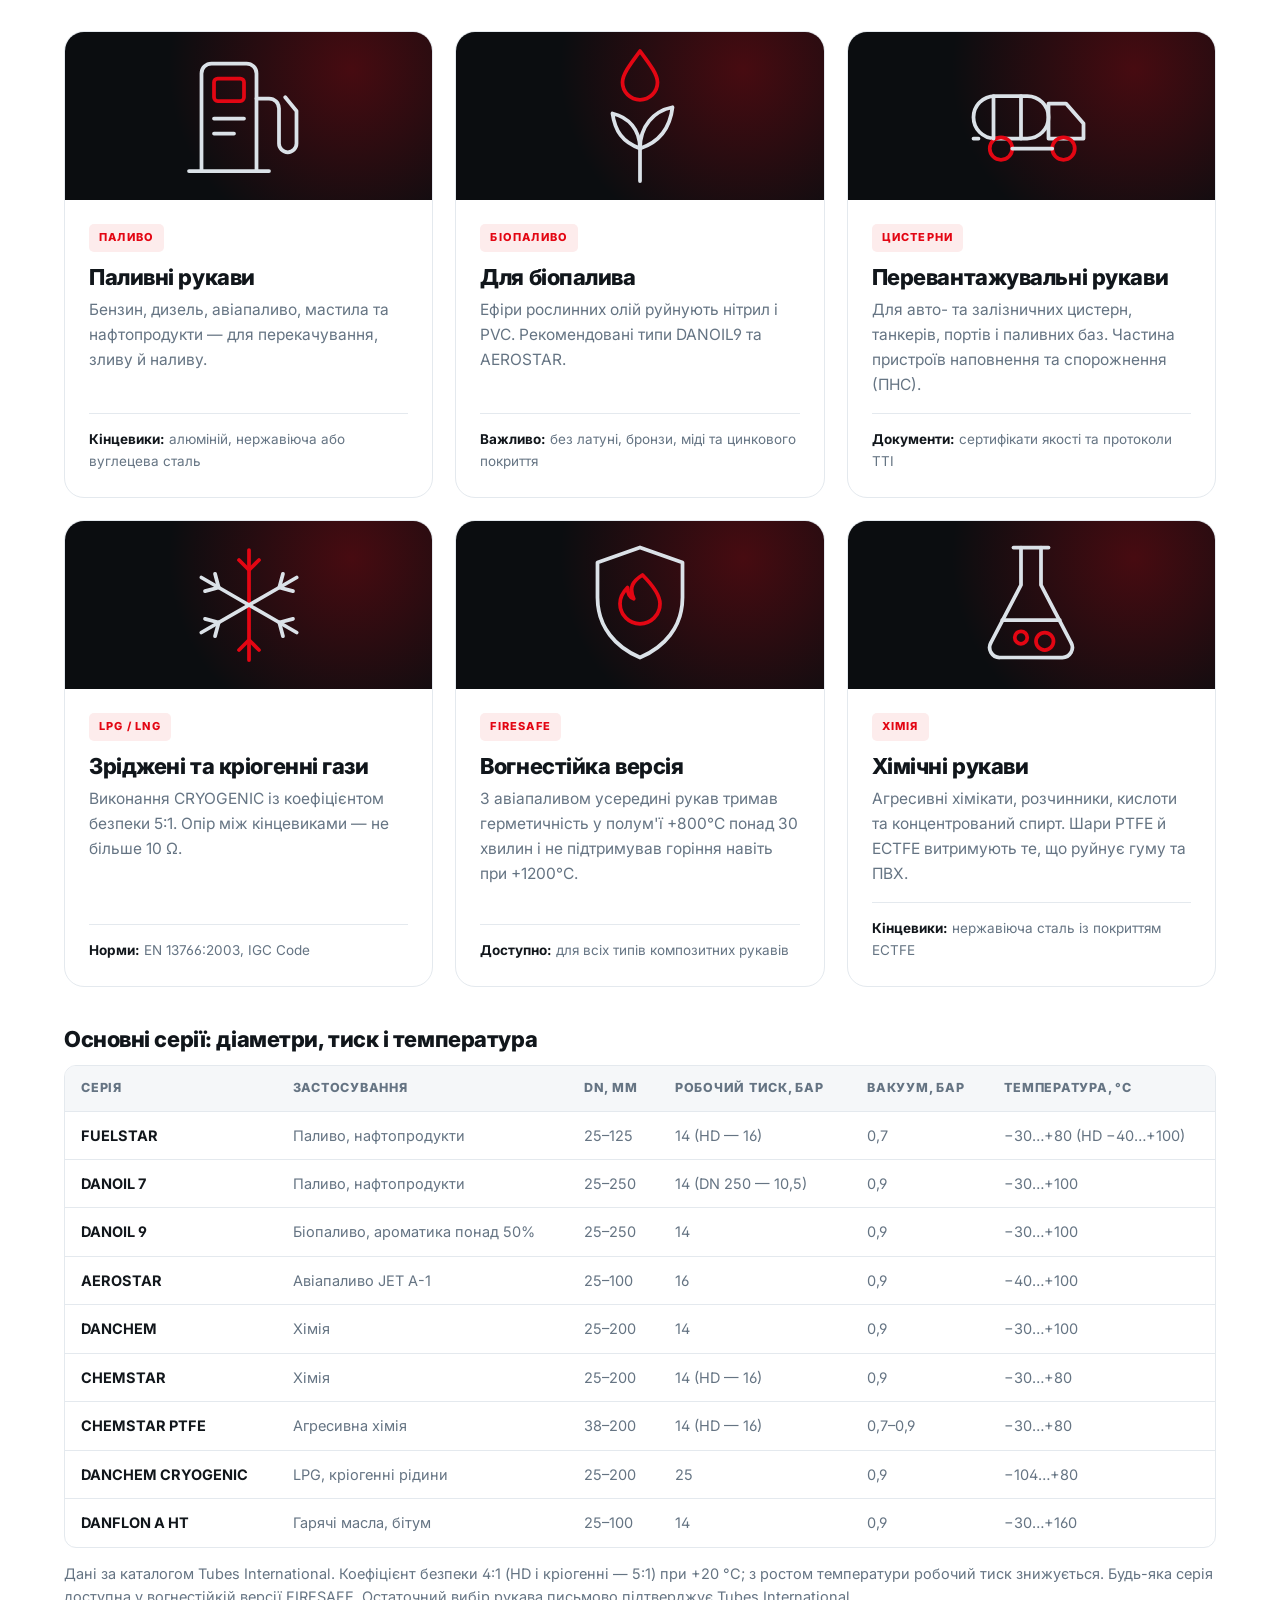
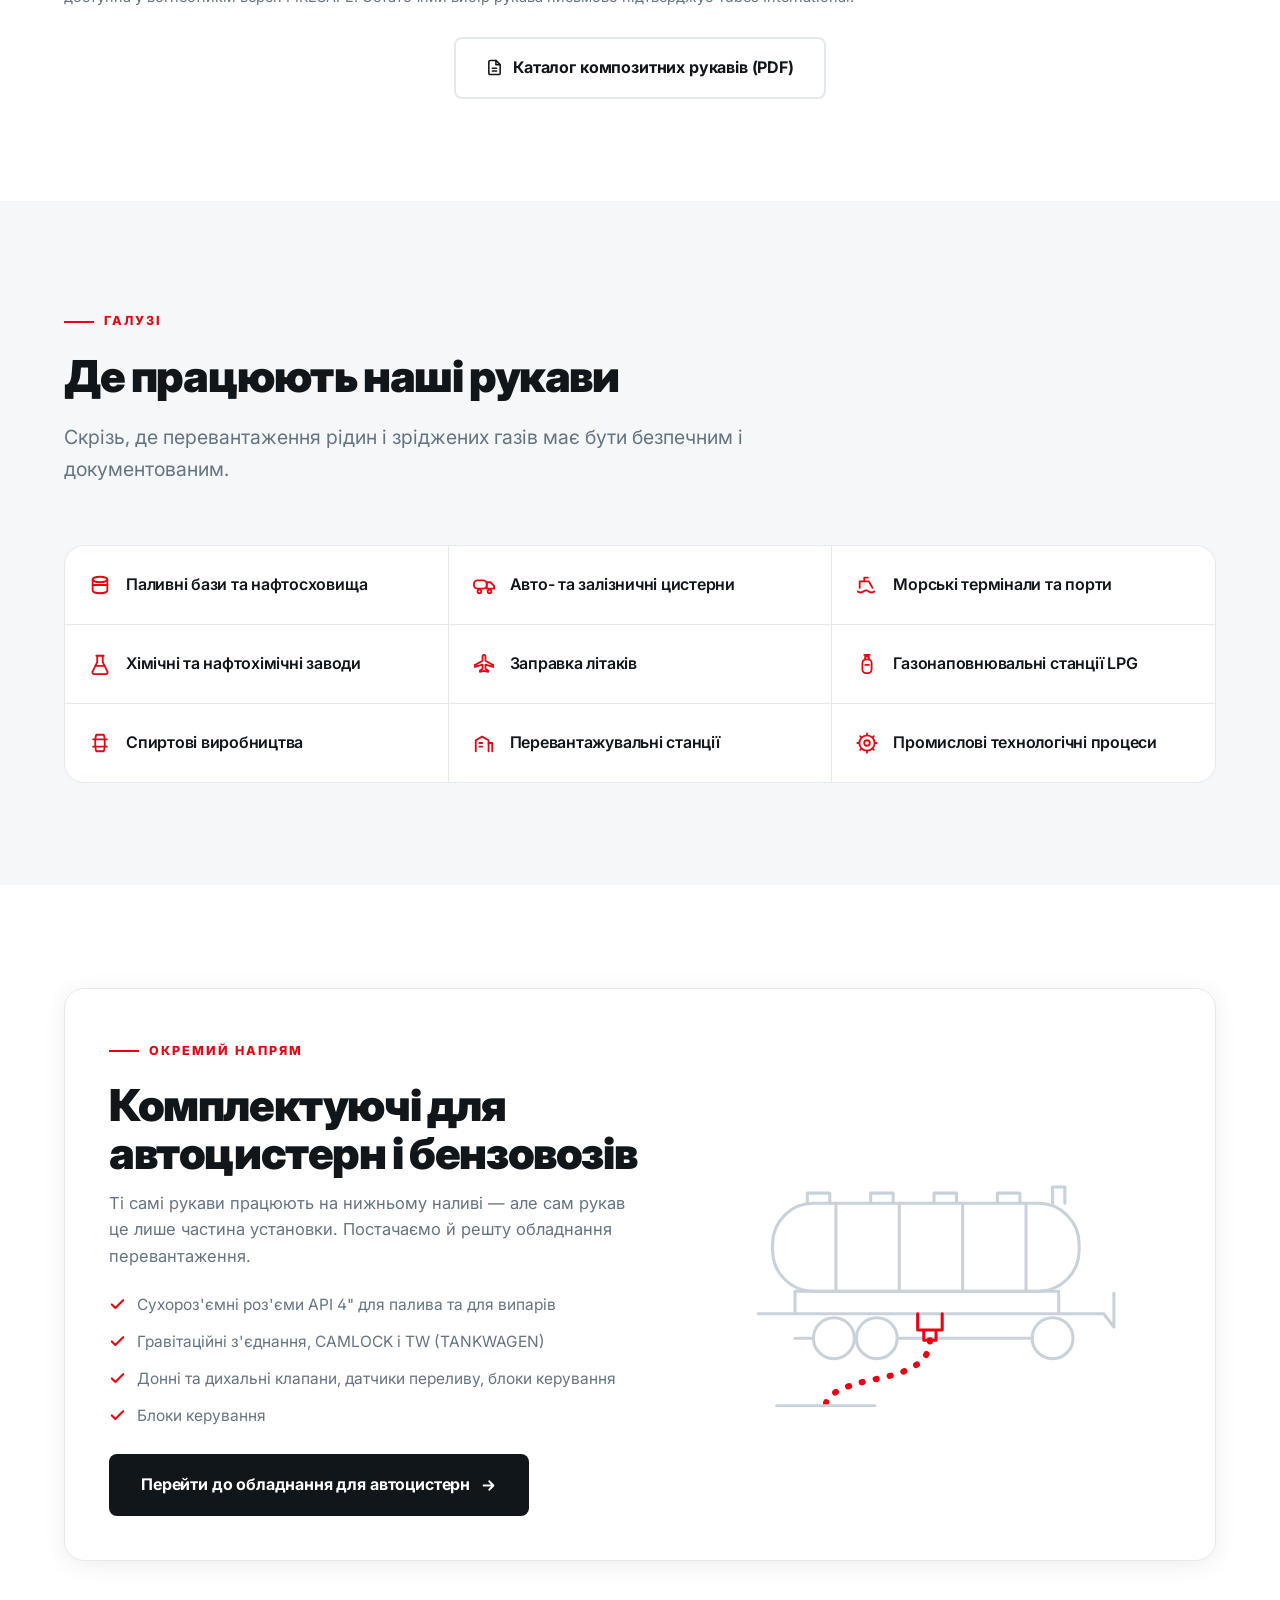
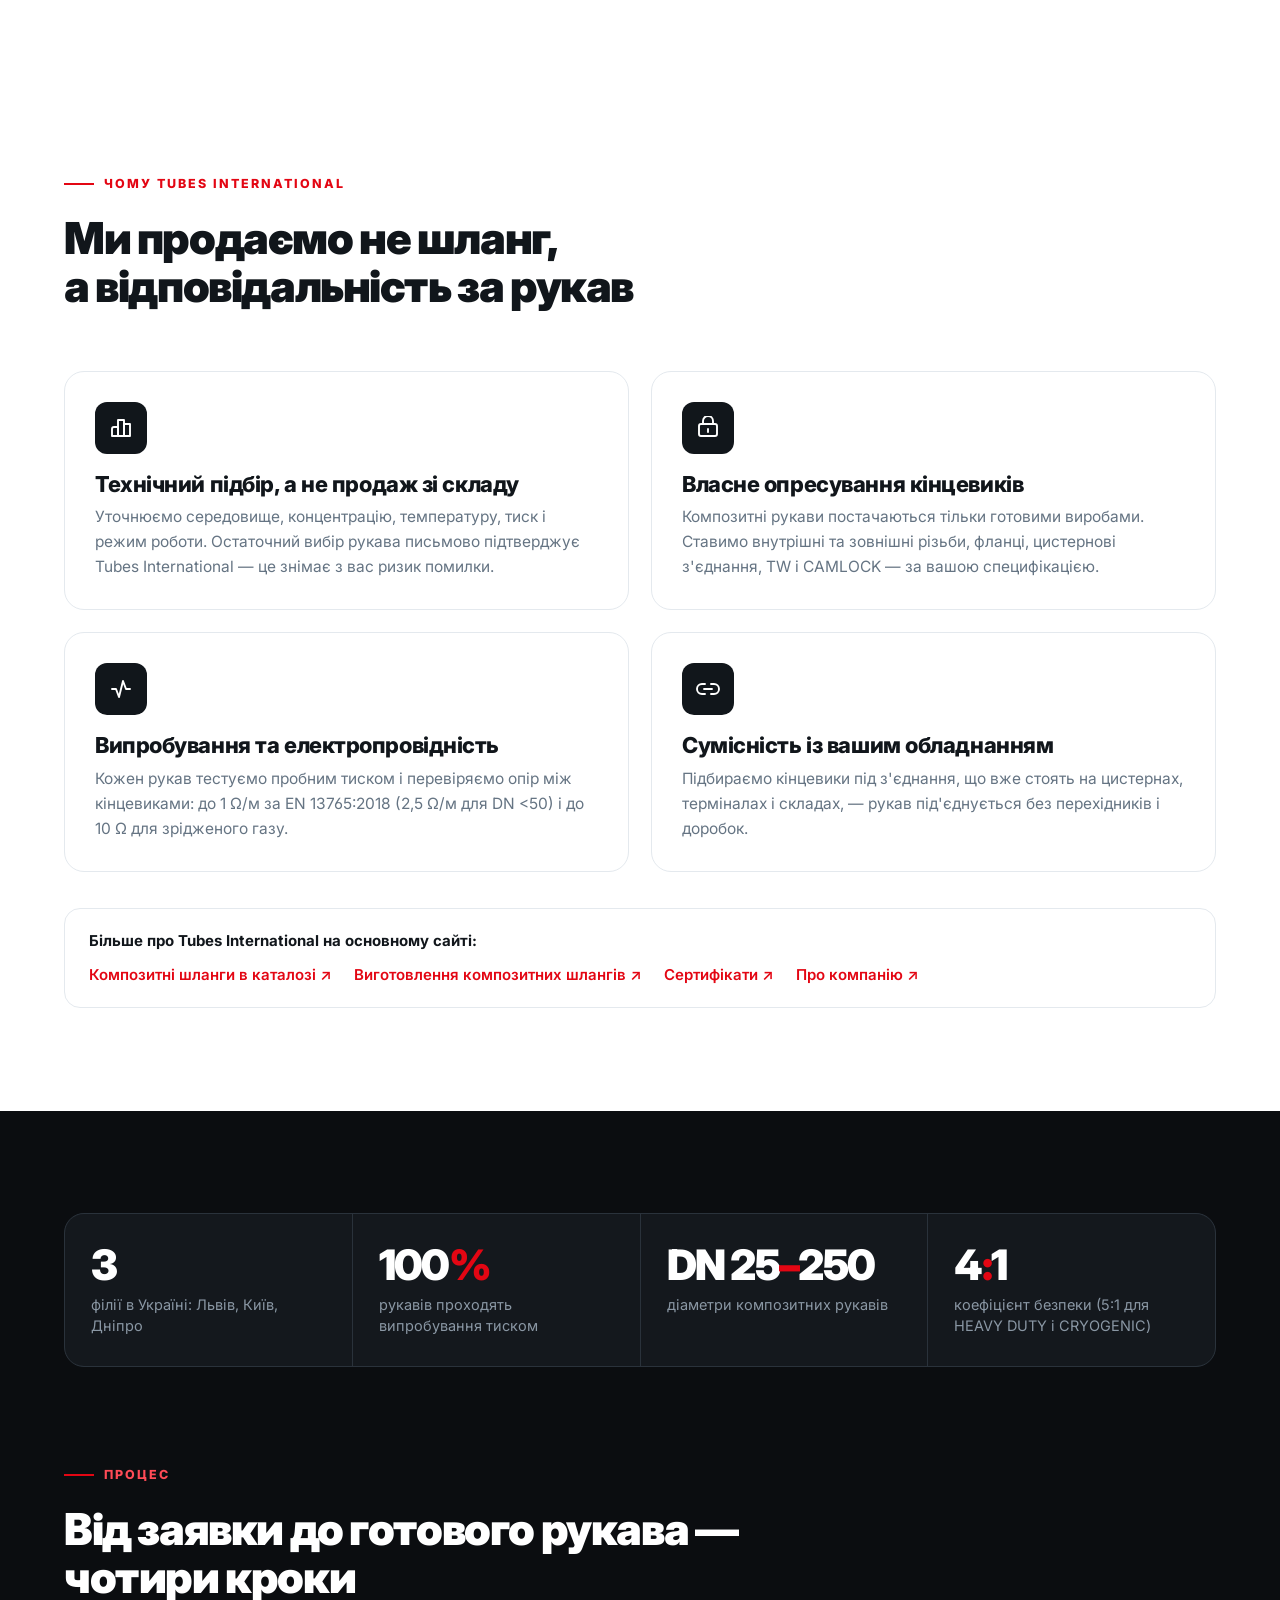
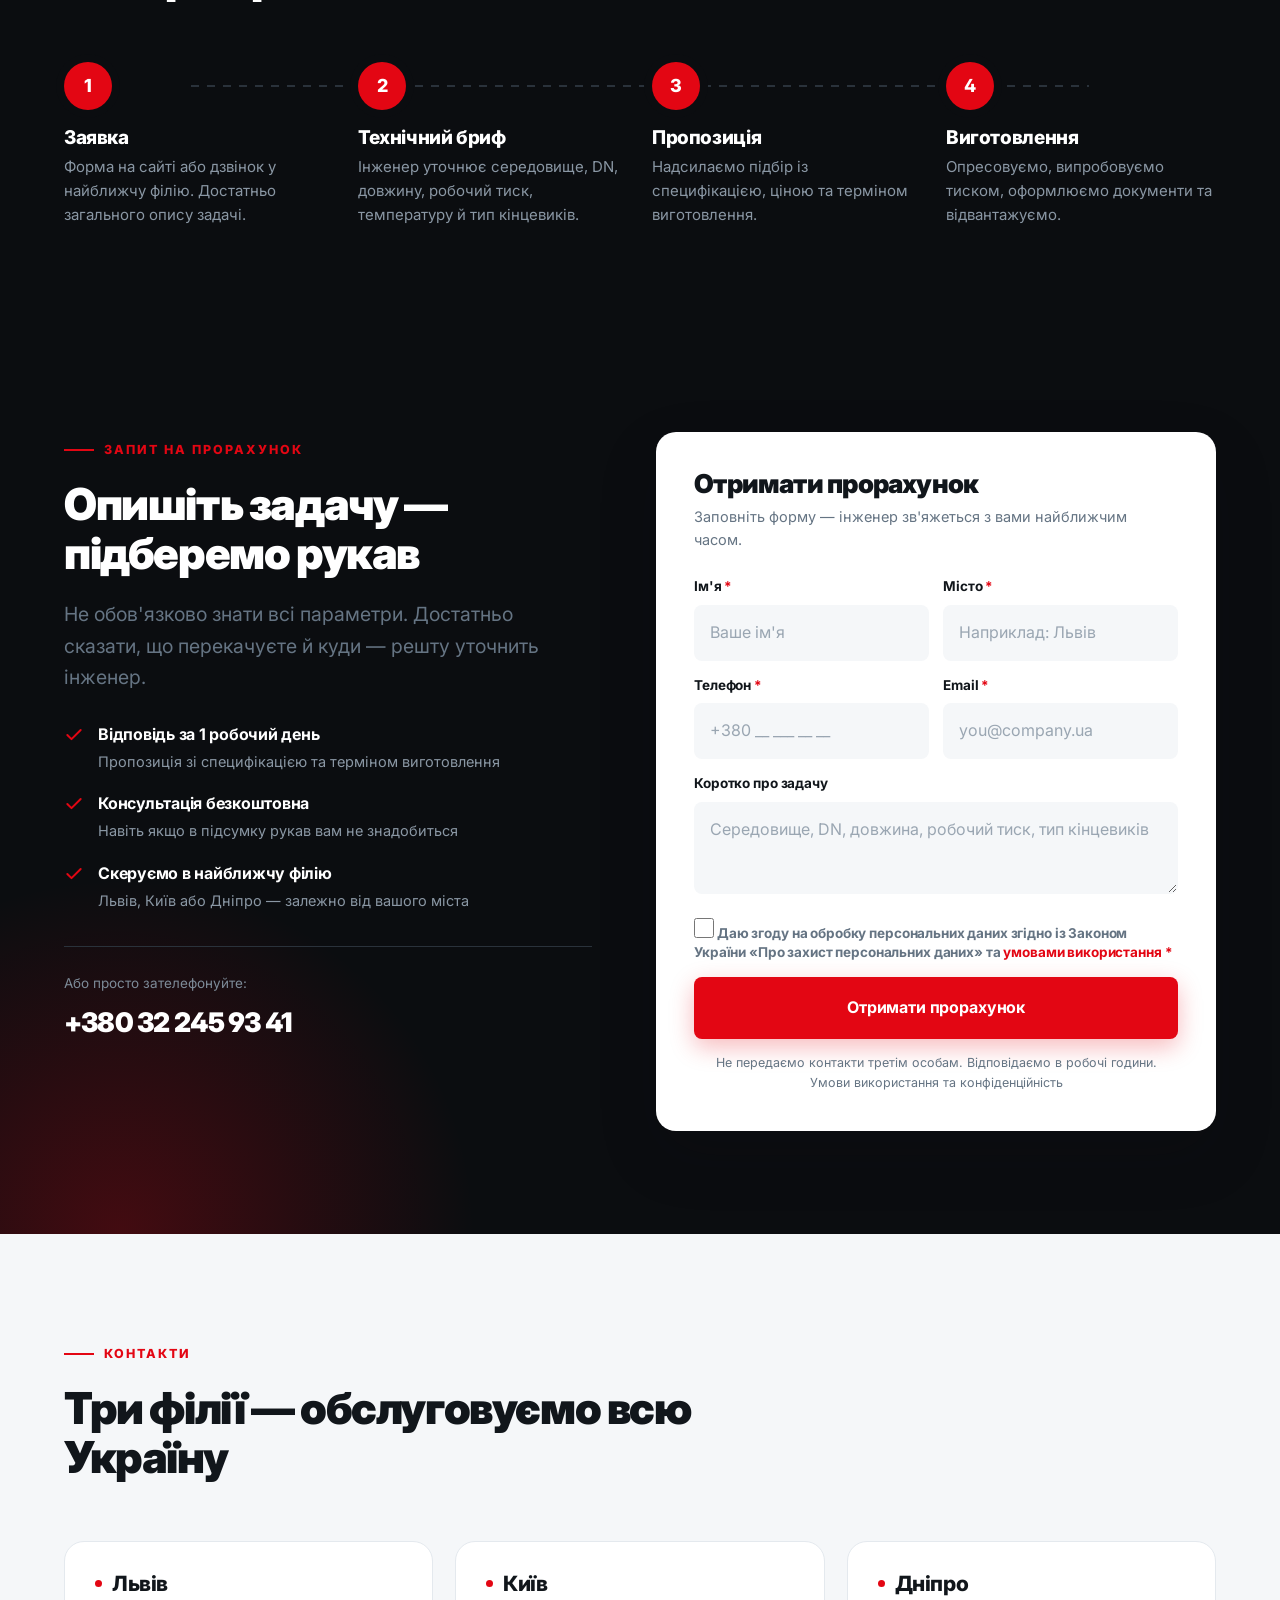
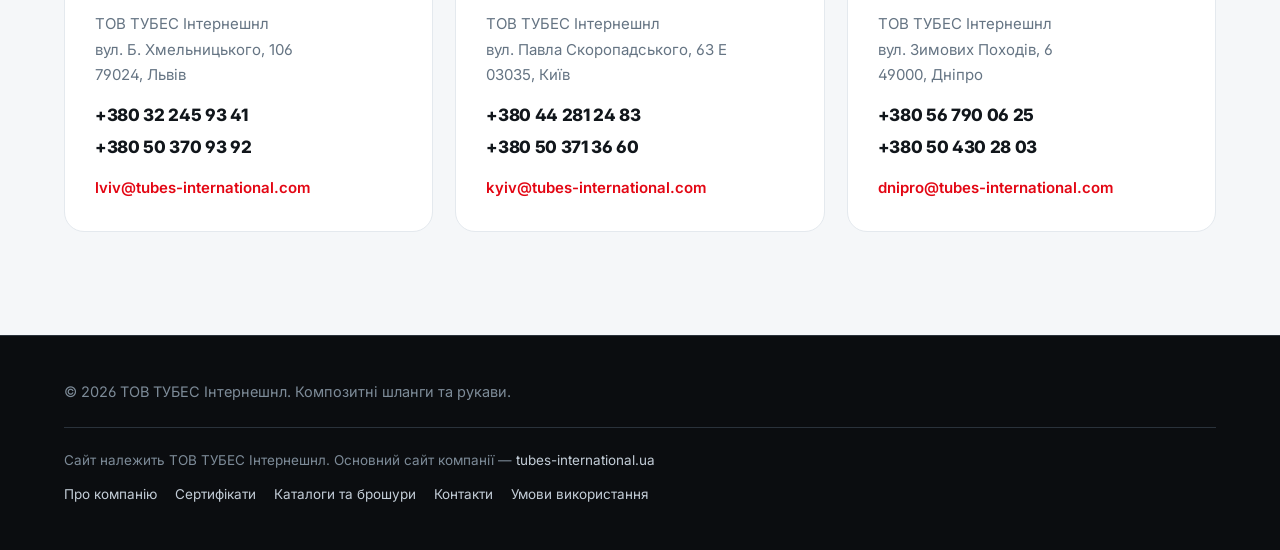
==== commit 11a8285b: "fix: update contact phone numbers Co-Authored-By: Claude Opus 5.5 (1M context) <noreply@anthropic.co" ====
--- a/public/index.html
+++ b/public/index.html
@@ -745,7 +745,7 @@
         <address>ТОВ ТУБЕС Інтернешнл<br>вул. Павла Скоропадського, 63 Е<br>03035, Київ</address>
         <div class="branch__ph">
           <a href="tel:+380442812483" data-track-call>+380 44 281 24 83</a>
-          <a href="tel:+380503713661" data-track-call>+380 50 371 36 61</a>
+          <a href="tel:+380503713660" data-track-call>+380 50 371 36 60</a>
         </div>
         <a class="branch__mail" href="mailto:kyiv@tubes-international.com">kyiv@tubes-international.com</a>
       </div>
@@ -755,7 +755,7 @@
         <address>ТОВ ТУБЕС Інтернешнл<br>вул. Зимових Походів, 6<br>49000, Дніпро</address>
         <div class="branch__ph">
           <a href="tel:+380567900625" data-track-call>+380 56 790 06 25</a>
-          <a href="tel:+380504302801" data-track-call>+380 50 430 28 01</a>
+          <a href="tel:+380504302803" data-track-call>+380 50 430 28 03</a>
         </div>
         <a class="branch__mail" href="mailto:dnipro@tubes-international.com">dnipro@tubes-international.com</a>
       </div>
--- a/public/assets/css/styles.css
+++ b/public/assets/css/styles.css
@@ -472,6 +472,7 @@
   border-bottom: 1px solid var(--line);
 }
 .mobnav .btn {
+  display: flex;
   margin-top: 16px;
 }
 
@@ -586,7 +587,7 @@
   height: auto;
   overflow: visible;
 }
-/* cutaway diagram callouts (hidden on small screens, replaced by a text legend) */
+/* cutaway diagram callouts; phones get a separate, larger-type layout */
 .fig-callouts text {
   font-family: "Inter", Arial, sans-serif;
   font-size: 14.5px;
@@ -611,40 +612,11 @@
   stroke: #e30613;
   stroke-width: 2.5;
 }
-.fig-legend {
+.fig-callouts--narrow {
   display: none;
-  flex-wrap: wrap;
-  gap: 9px 16px;
-  margin-top: 20px;
-}
-.fig-legend span {
-  display: inline-flex;
-  align-items: center;
-  gap: 8px;
-  font-size: 13px;
-  font-weight: 600;
-  color: #9aa7b4;
-}
-.fig-legend i {
-  width: 10px;
-  height: 10px;
-  border-radius: 2px;
-  flex: 0 0 auto;
-}
-.sw-wire {
-  background: #c3ccd5;
-}
-.sw-tex {
-  background: #e4dcc6;
-}
-.sw-film {
-  background: #f2f7fb;
-}
-.sw-film2 {
-  background: #e30613;
-}
-.sw-line {
-  background: #4f86c6;
+}
+.fig-callouts--narrow text {
+  font-size: 25px;
 }
 
 /* ============ TRUST STRIP ============ */
@@ -1469,18 +1441,15 @@
   }
 }
 @media (max-width: 700px) {
-  .topbar__tag {
+  .topbar {
     display: none;
   }
-  /* callout text gets too small to read — swap it for a colour legend */
-  .fig-callouts {
+  /* desktop callout text gets too small to read — switch to the phone layout */
+  .fig-callouts--wide {
     display: none;
   }
-  .fig-legend {
-    display: flex;
-  }
-  .hose-fig {
-    margin: -7% 0;
+  .fig-callouts--narrow {
+    display: inline;
   }
 }
 @media (max-width: 640px) {
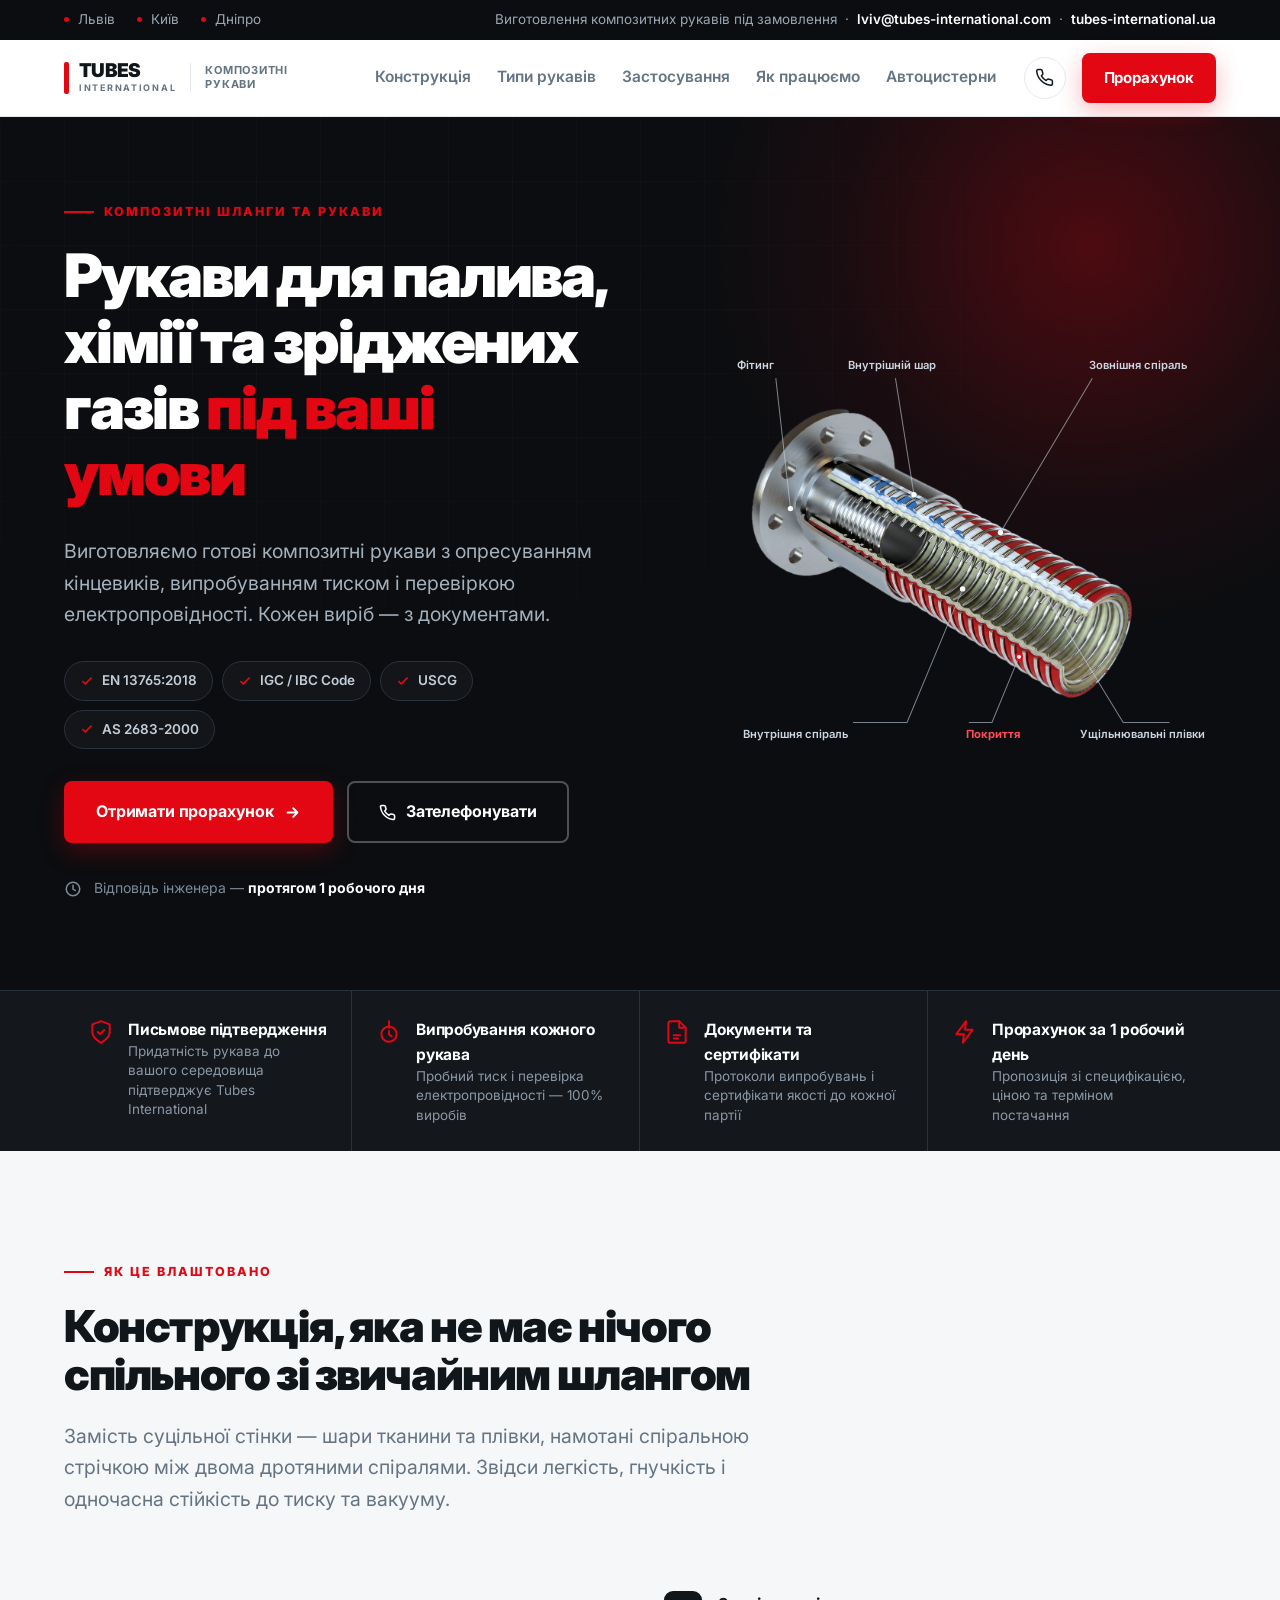
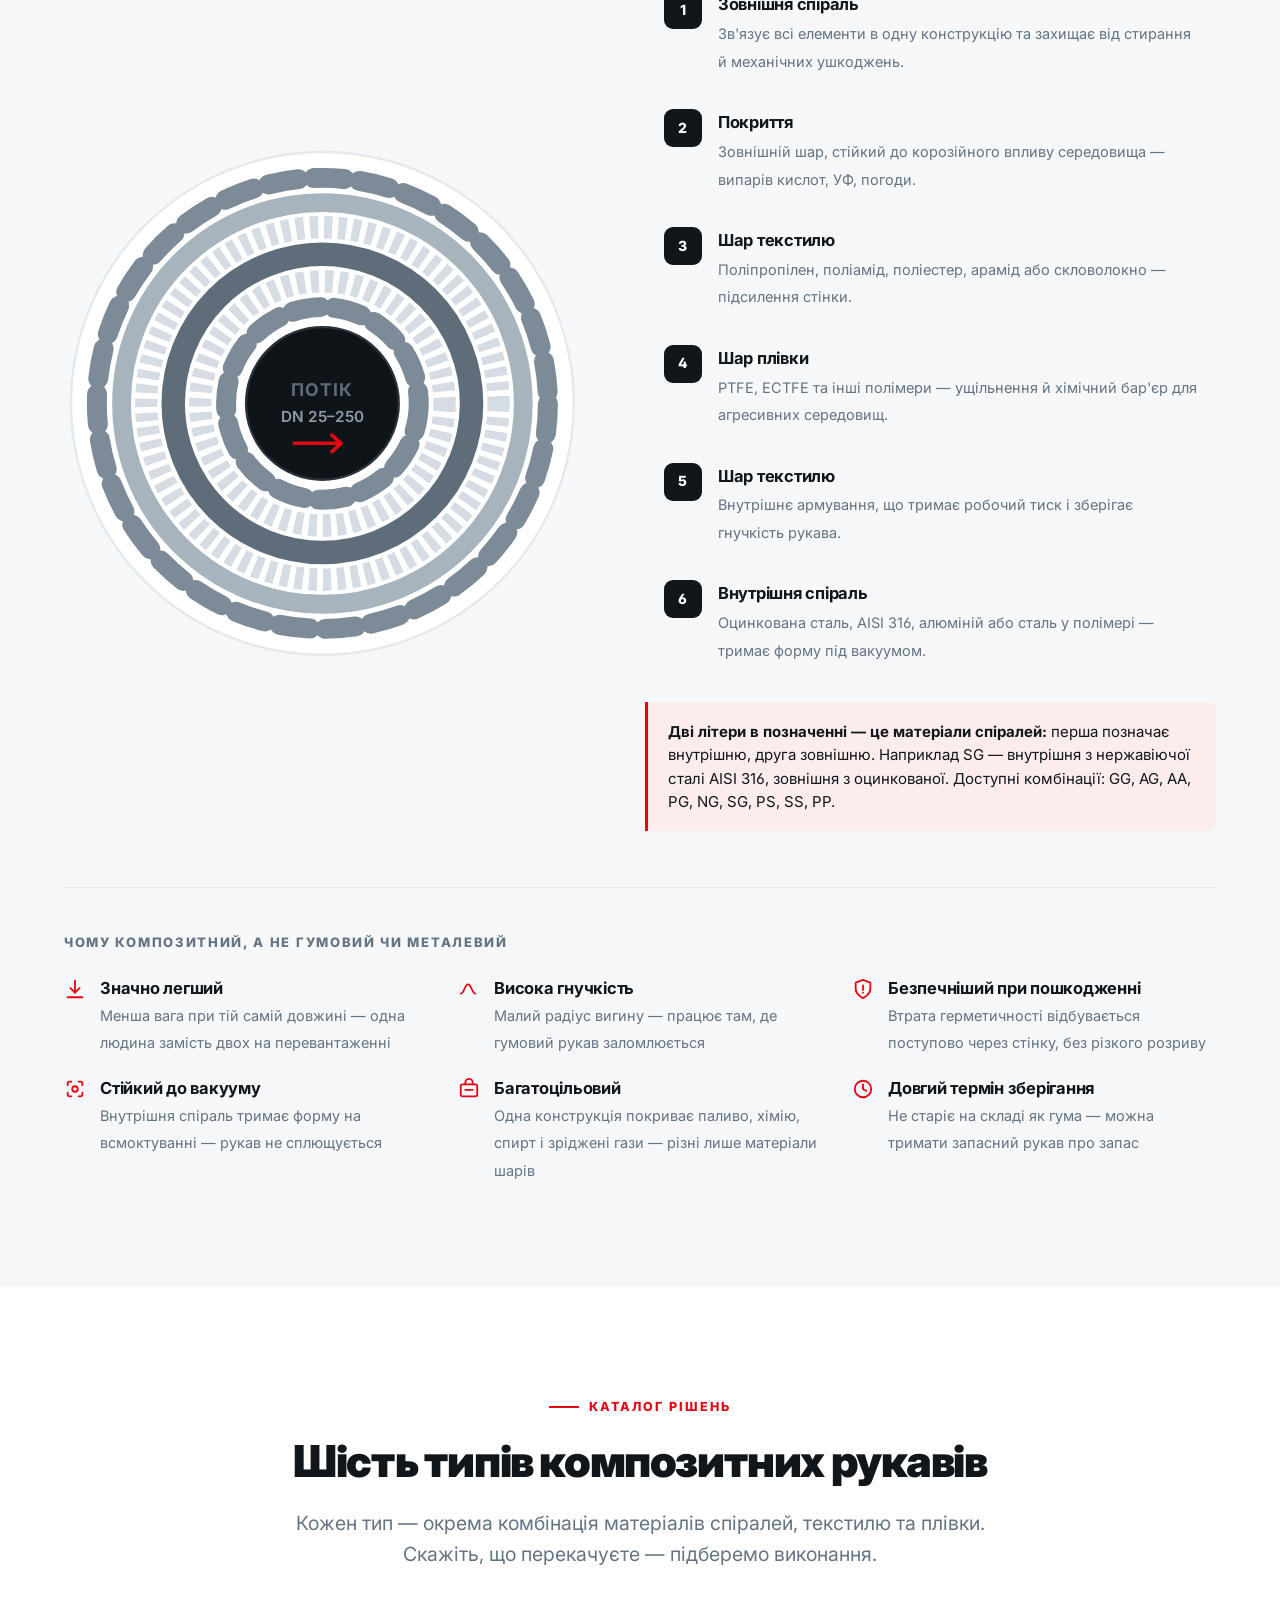
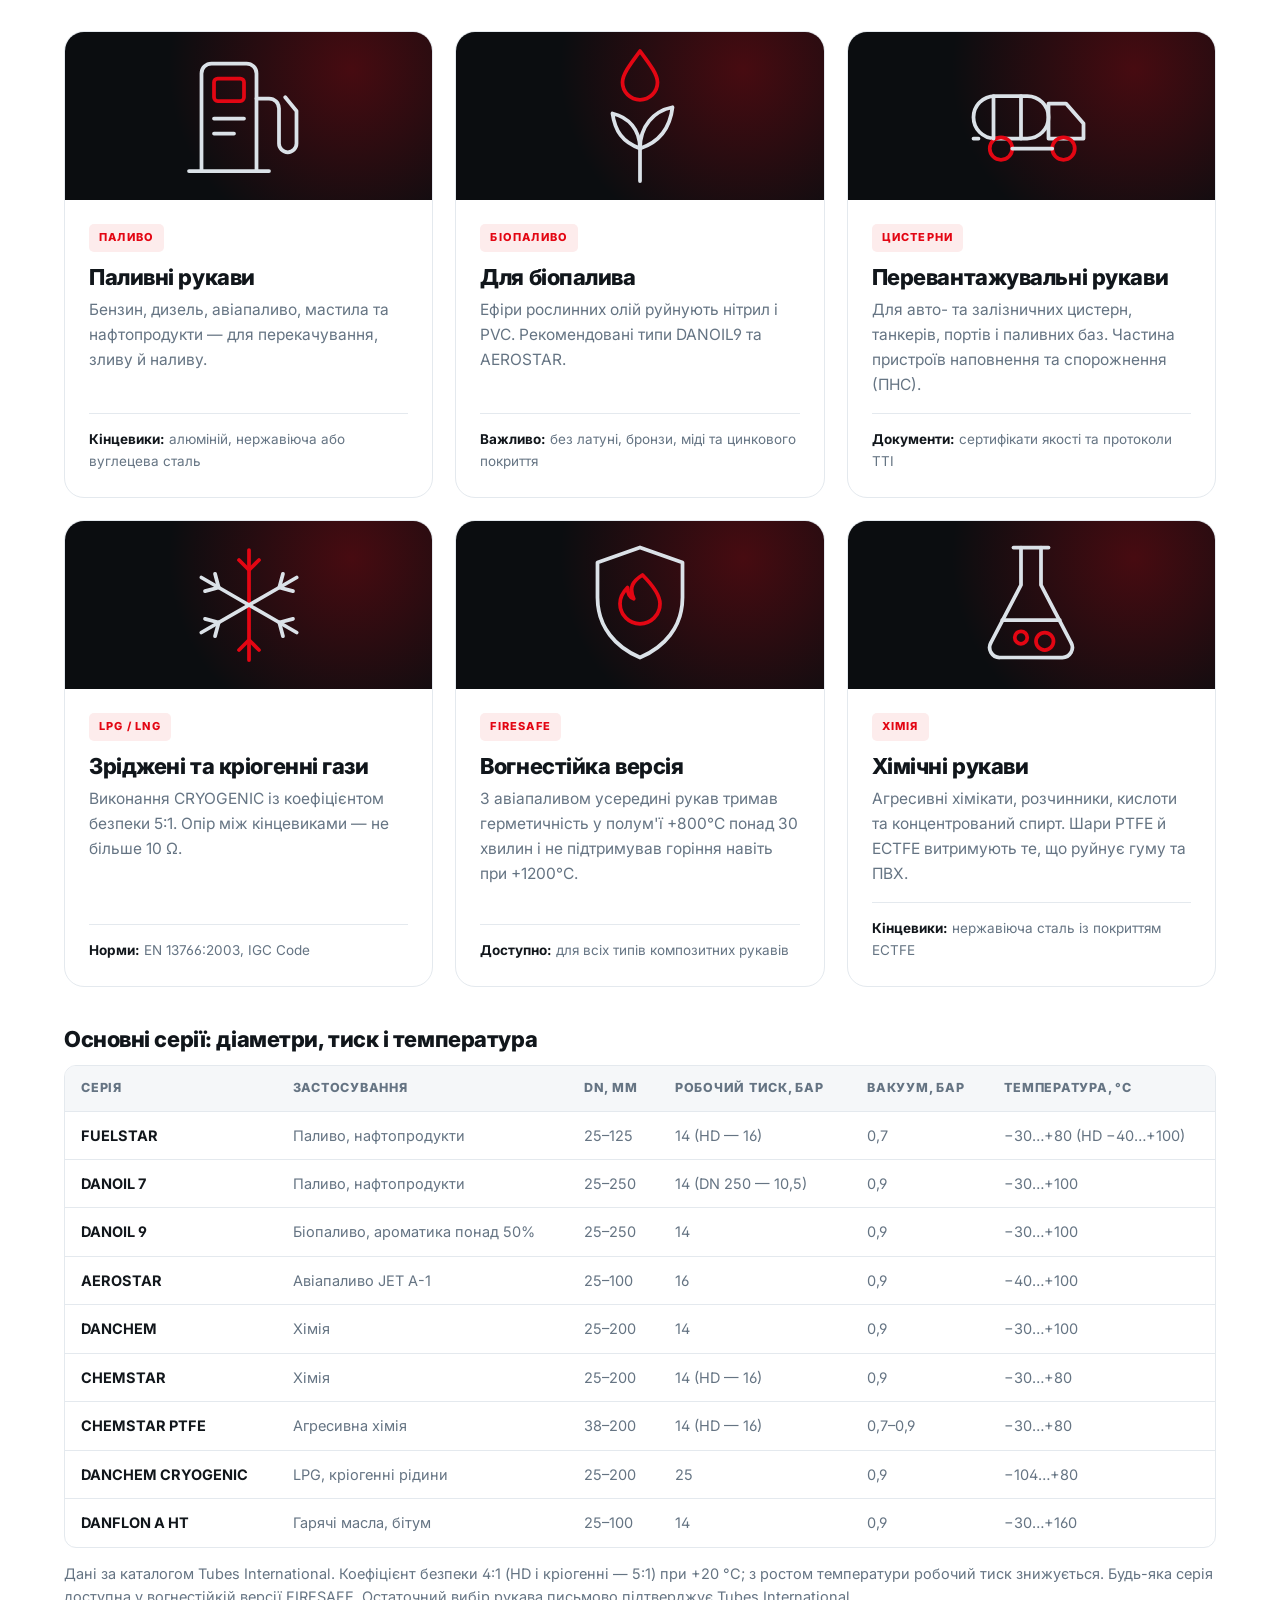
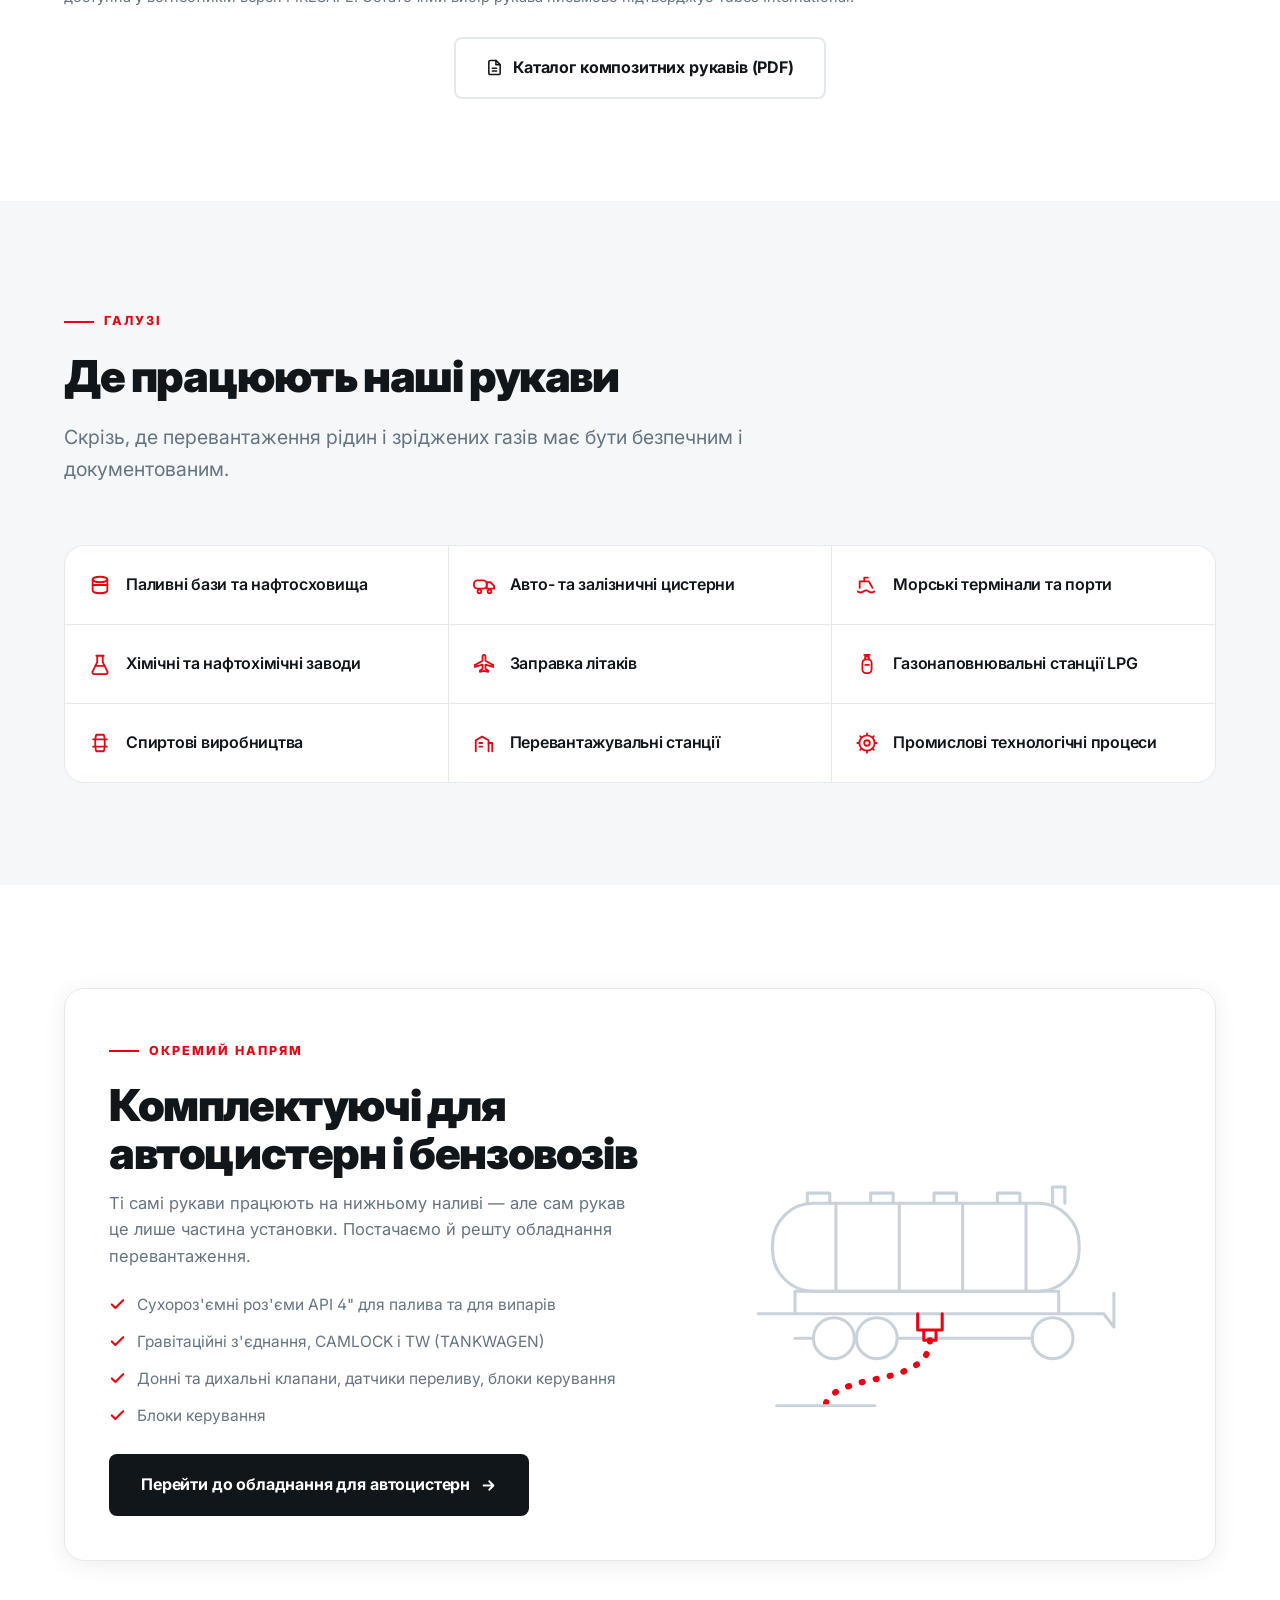
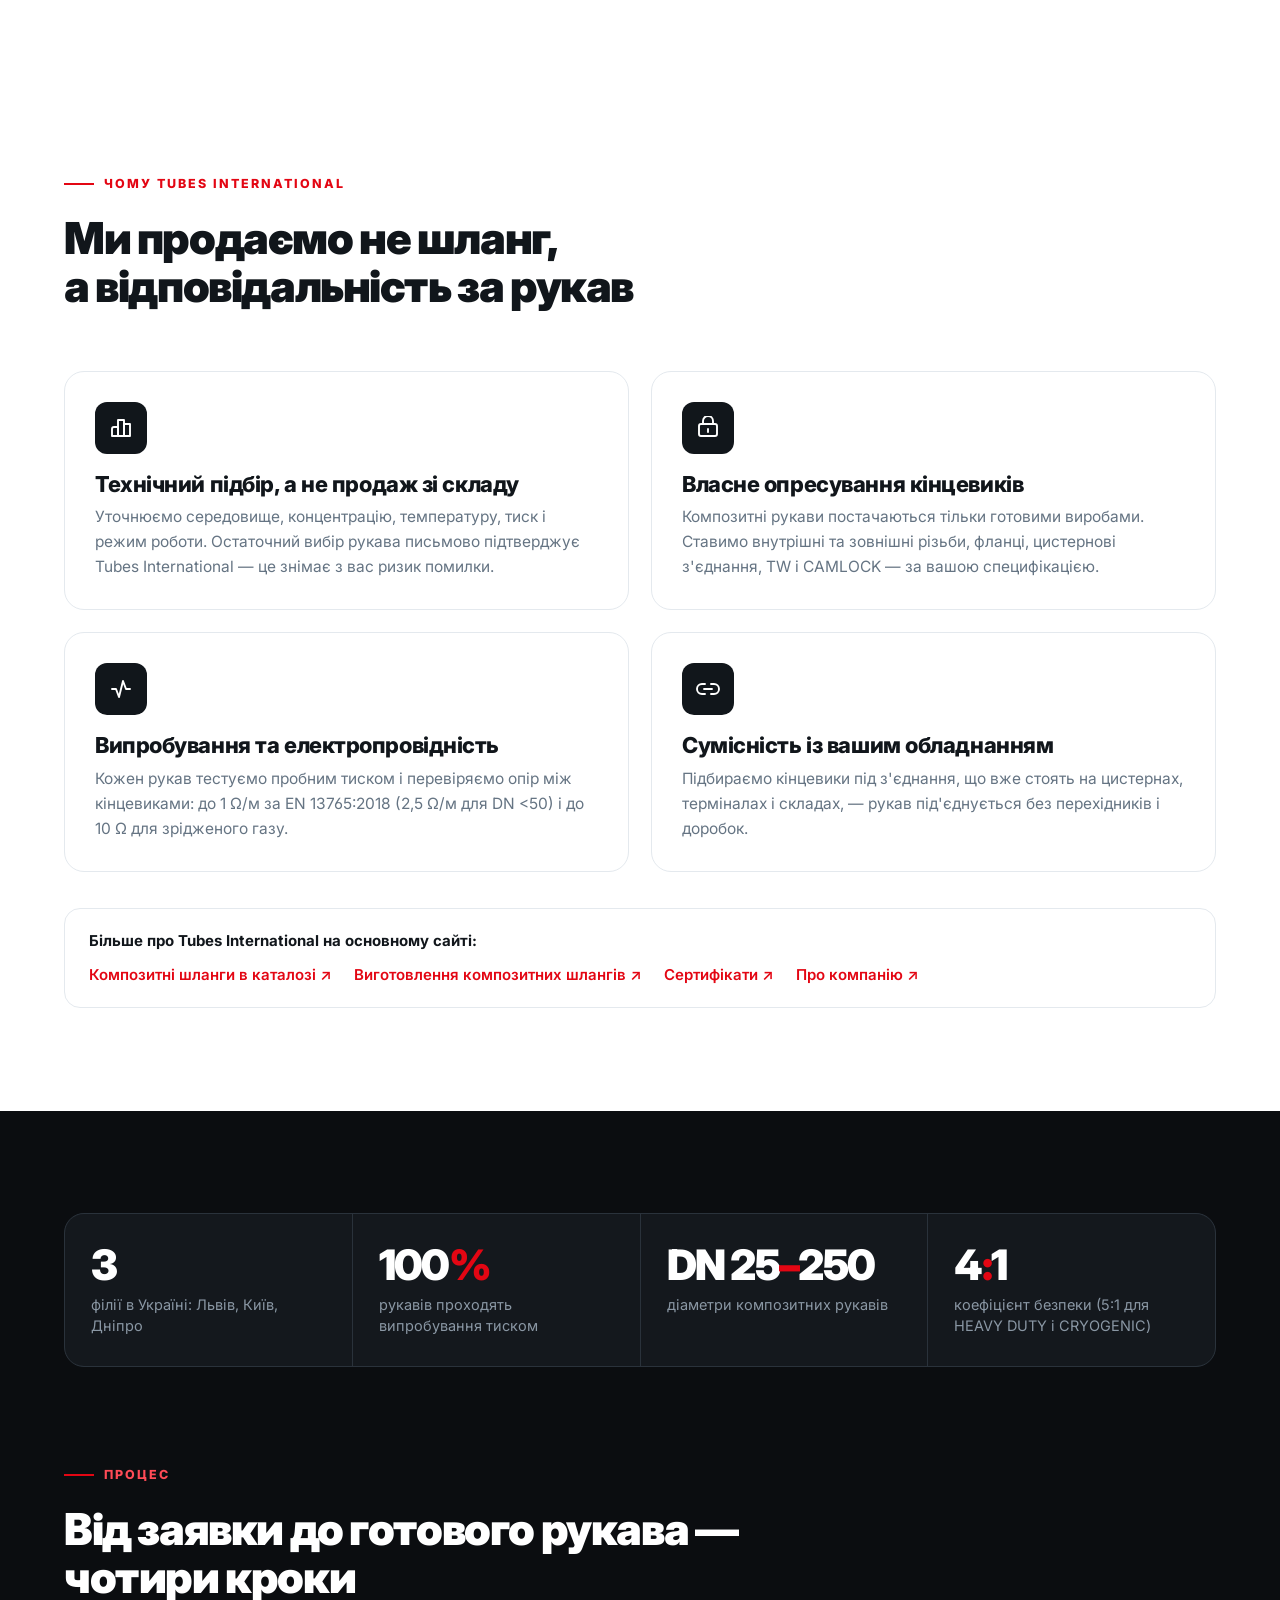
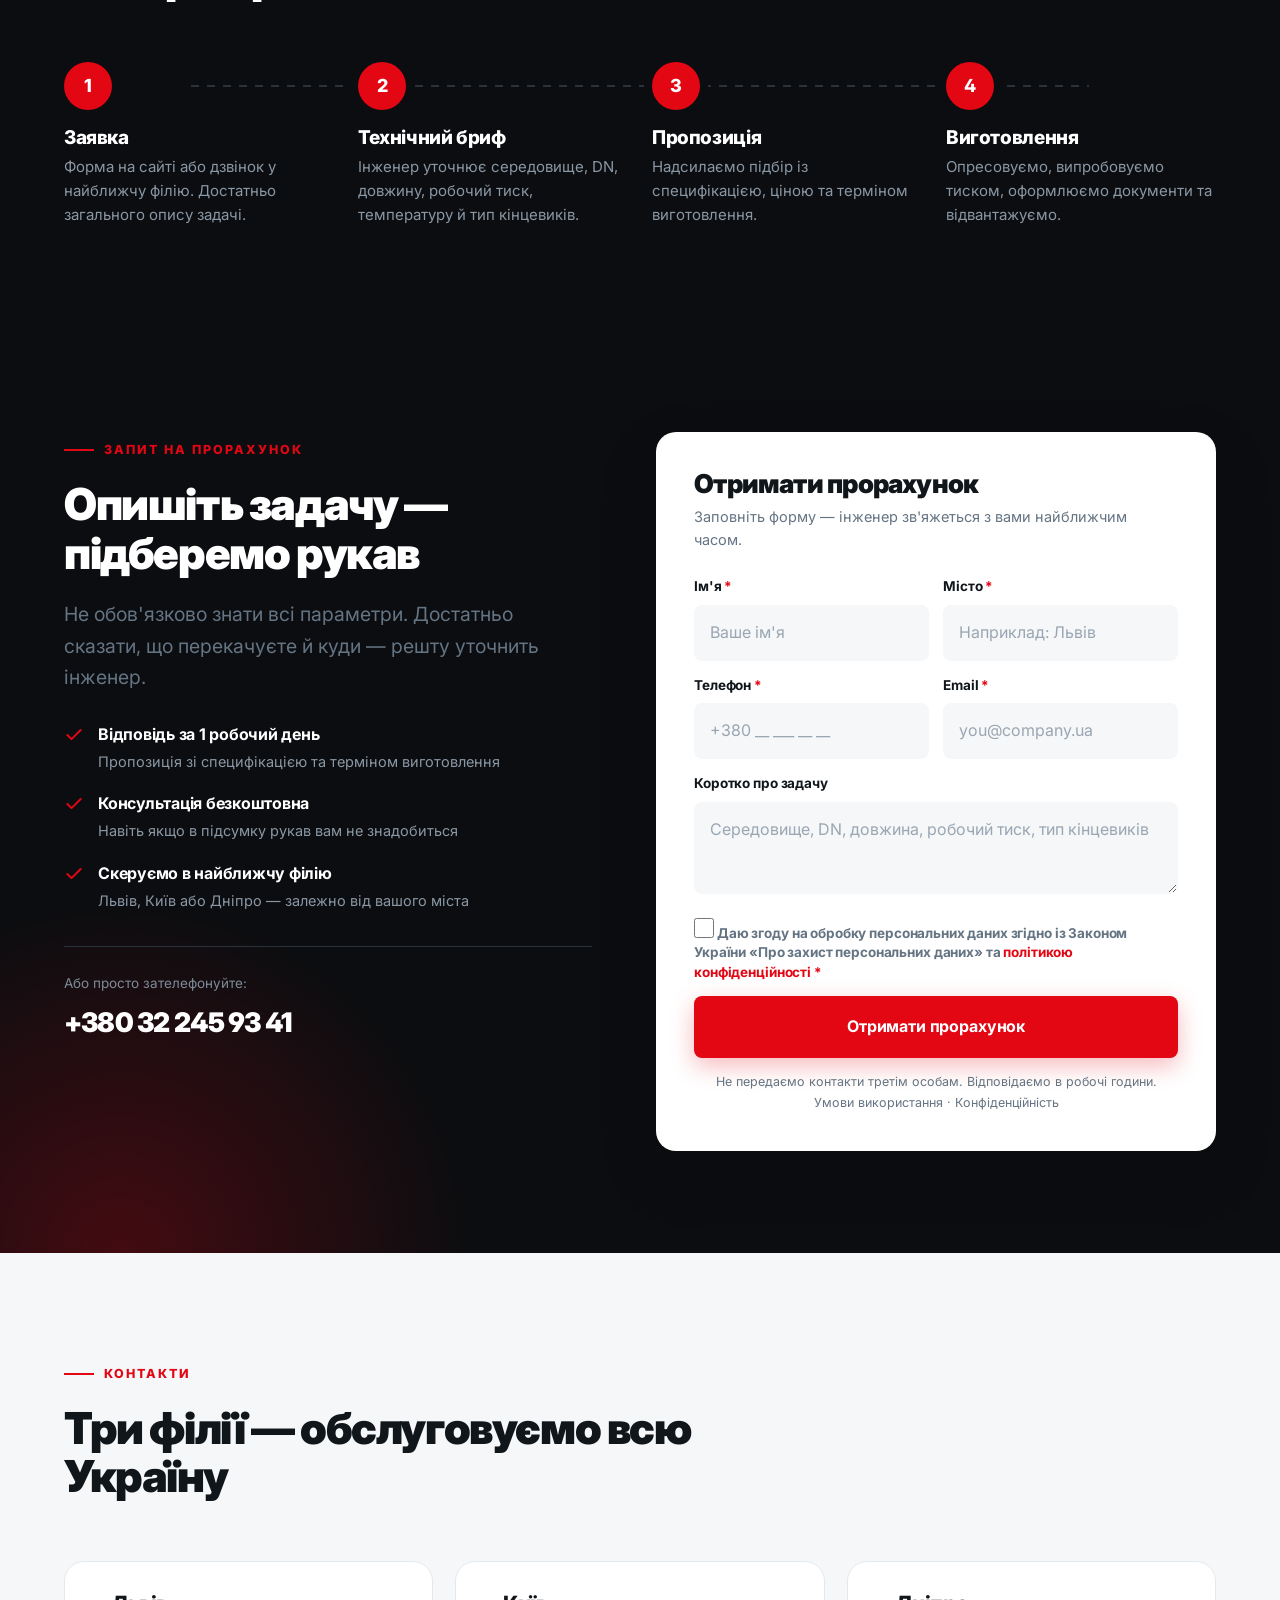
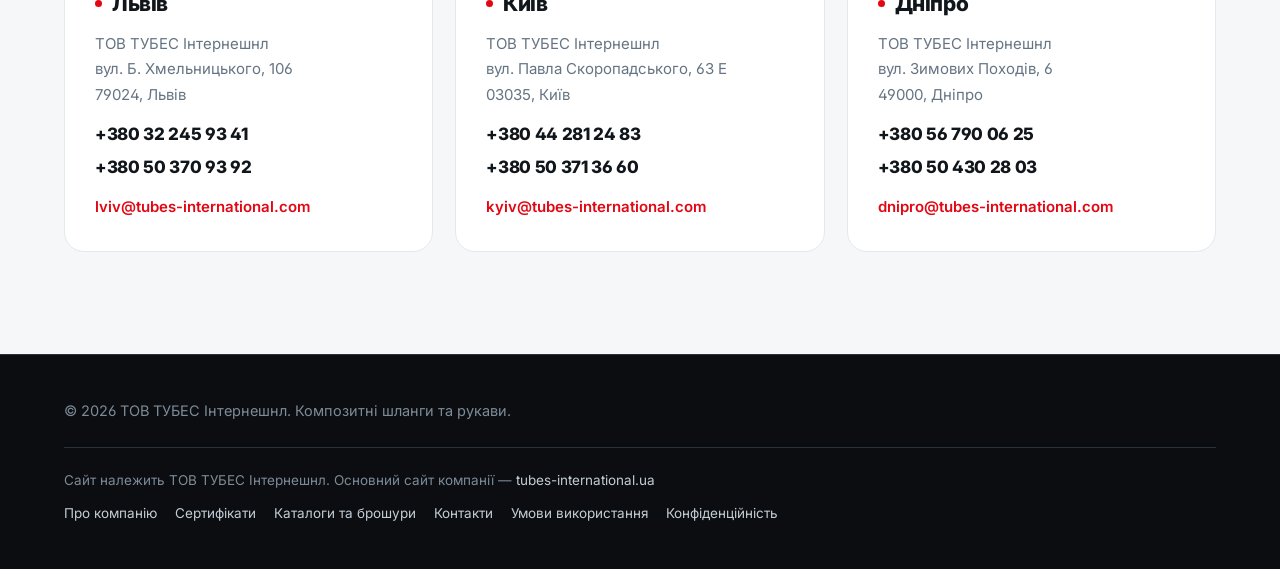
==== commit 91c134f4: "feat: add /privacy page, split it out of the terms page Privacy text comes from tubes-international." ====
--- a/public/index.html
+++ b/public/index.html
@@ -6,7 +6,7 @@
 <title>Композитні рукави під замовлення | Tubes International</title>
 <meta name="description" content="Композитні рукави для палива, хімії, LPG та кріогенних рідин. Виготовлення під замовлення, випробування тиском, EN 13765. Прорахунок за 1 день.">
 <meta name="robots" content="index, follow">
-<link rel="canonical" href="https://oil-hose.tubes-international.online/">
+<link rel="canonical" href="https://oil-hose.tubes-international.com.ua/">
 <meta name="theme-color" content="#0B0D10">
 <link rel="icon" href="/favicon.svg" type="image/svg+xml">
 <link rel="icon" href="/favicon-48.png" type="image/png" sizes="48x48">
@@ -65,8 +65,8 @@
     },
     {
       "@type": "WebPage",
-      "@id": "https://oil-hose.tubes-international.online/#webpage",
-      "url": "https://oil-hose.tubes-international.online/",
+      "@id": "https://oil-hose.tubes-international.com.ua/#webpage",
+      "url": "https://oil-hose.tubes-international.com.ua/",
       "name": "Композитні рукави під замовлення",
       "inLanguage": "uk",
       "publisher": {
@@ -74,7 +74,7 @@
       },
       "isPartOf": {
         "@type": "WebSite",
-        "url": "https://oil-hose.tubes-international.online/",
+        "url": "https://oil-hose.tubes-international.com.ua/",
         "publisher": {
           "@id": "https://www.tubes-international.ua/#organization"
         }
@@ -693,20 +693,20 @@
 
           <!-- Honeypot: hidden from users, filled only by bots -->
           <div class="hp" aria-hidden="true">
-            <label for="f-company-url">Не заповнюйте це поле</label>
-            <input type="text" id="f-company-url" name="company_url" tabindex="-1" autocomplete="off">
+            <label for="f-hpx">Не заповнюйте це поле</label>
+            <input type="text" id="f-hpx" name="hpx" tabindex="-1" autocomplete="off">
           </div>
 
           <div class="field">
             <label class="checkbox">
               <input type="checkbox" id="f-consent" name="consent" required>
-              <span>Даю згоду на обробку персональних даних згідно із Законом України «Про захист персональних даних» та <a class="link-red" href="/umovy" target="_blank" rel="noopener">умовами використання</a> <span class="req">*</span></span>
+              <span>Даю згоду на обробку персональних даних згідно із Законом України «Про захист персональних даних» та <a class="link-red" href="/privacy" target="_blank" rel="noopener">політикою конфіденційності</a> <span class="req">*</span></span>
             </label>
             <span class="error" data-error-for="f-consent">Без згоди ми не можемо опрацювати заявку</span>
           </div>
 
           <button type="submit" class="btn btn--red btn--block" id="submit-btn">Отримати прорахунок</button>
-          <p class="formcard__legal">Не передаємо контакти третім особам. Відповідаємо в робочі години.<br><a href="/umovy" target="_blank" rel="noopener">Умови використання та конфіденційність</a></p>
+          <p class="formcard__legal">Не передаємо контакти третім особам. Відповідаємо в робочі години.<br><a href="/umovy" target="_blank" rel="noopener">Умови використання</a> · <a href="/privacy" target="_blank" rel="noopener">Конфіденційність</a></p>
         </form>
       </div>
 
@@ -779,6 +779,7 @@
         <a href="https://www.tubes-international.ua/kataloh-ta-broshury/" target="_blank" rel="noopener">Каталоги та брошури</a>
         <a href="https://www.tubes-international.ua/kontakty/" target="_blank" rel="noopener">Контакти</a>
         <a href="/umovy">Умови використання</a>
+        <a href="/privacy">Конфіденційність</a>
       </nav>
     </div>
   </div>
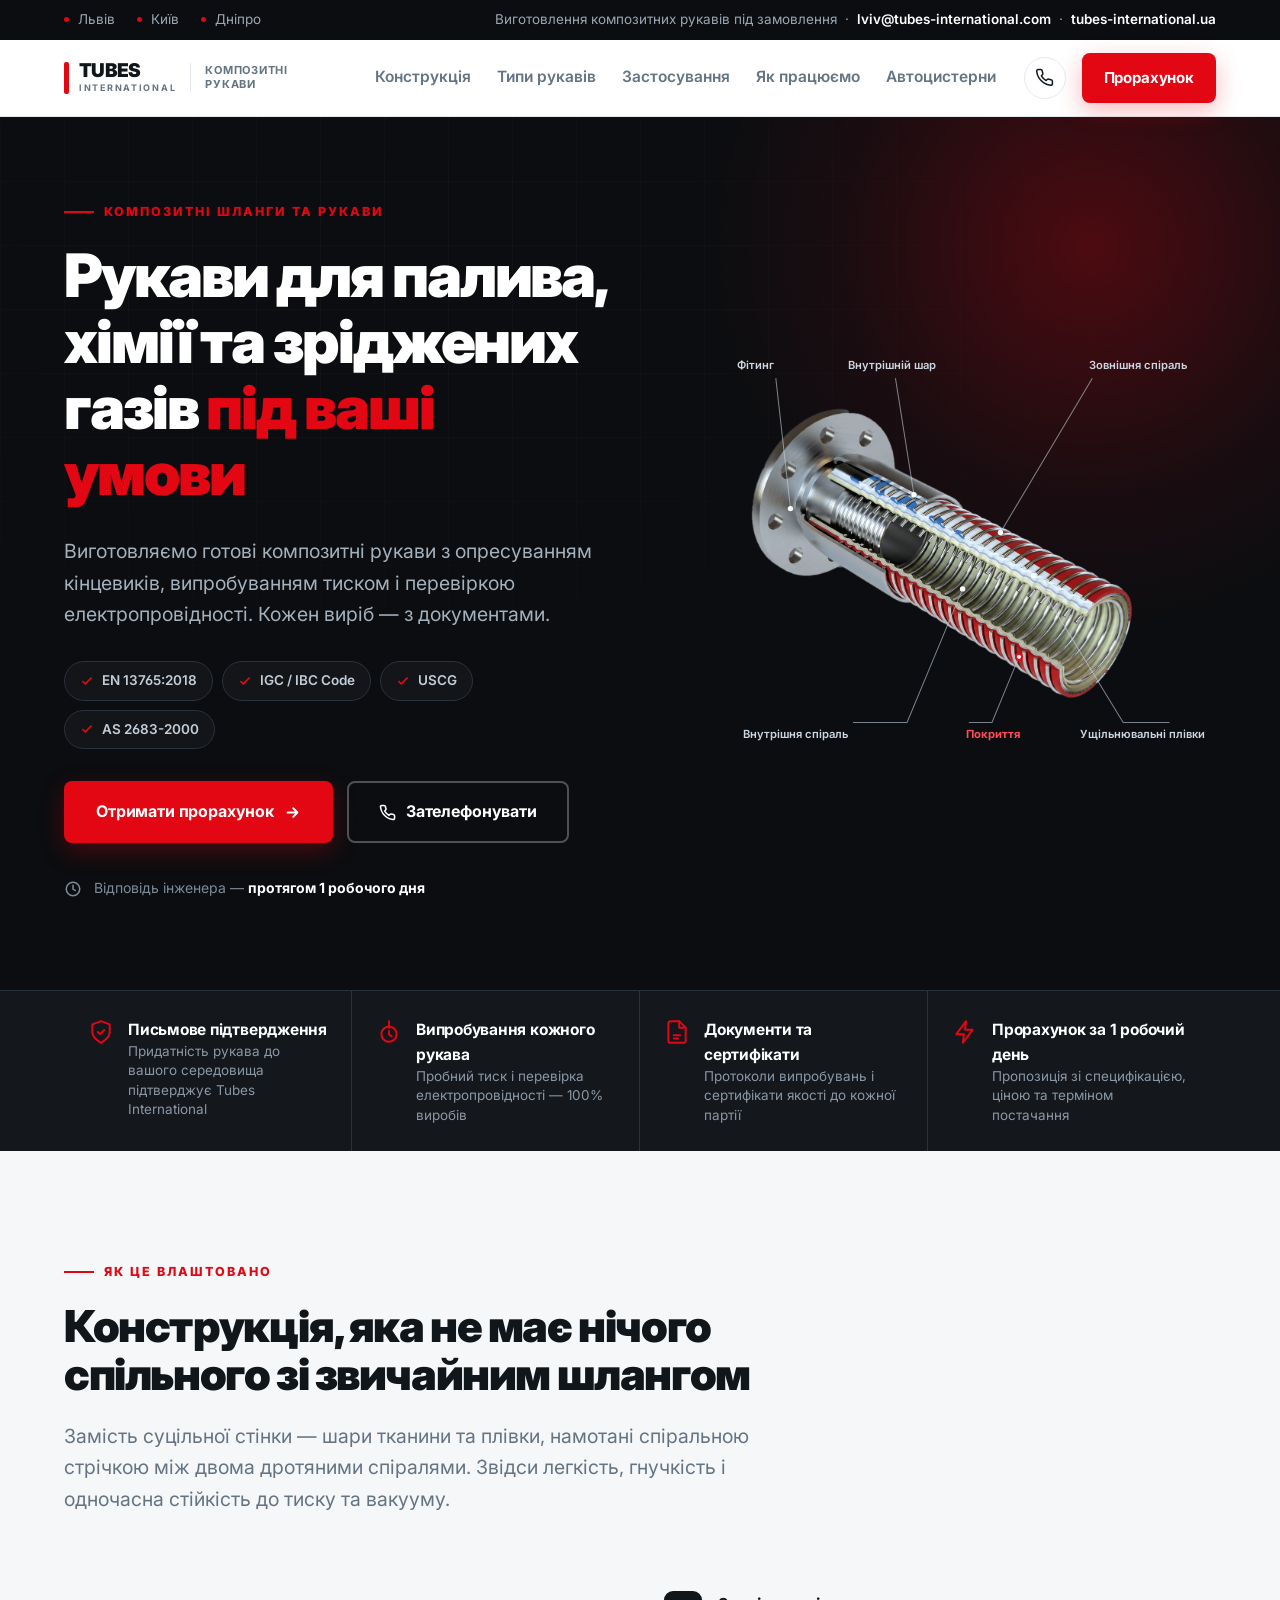
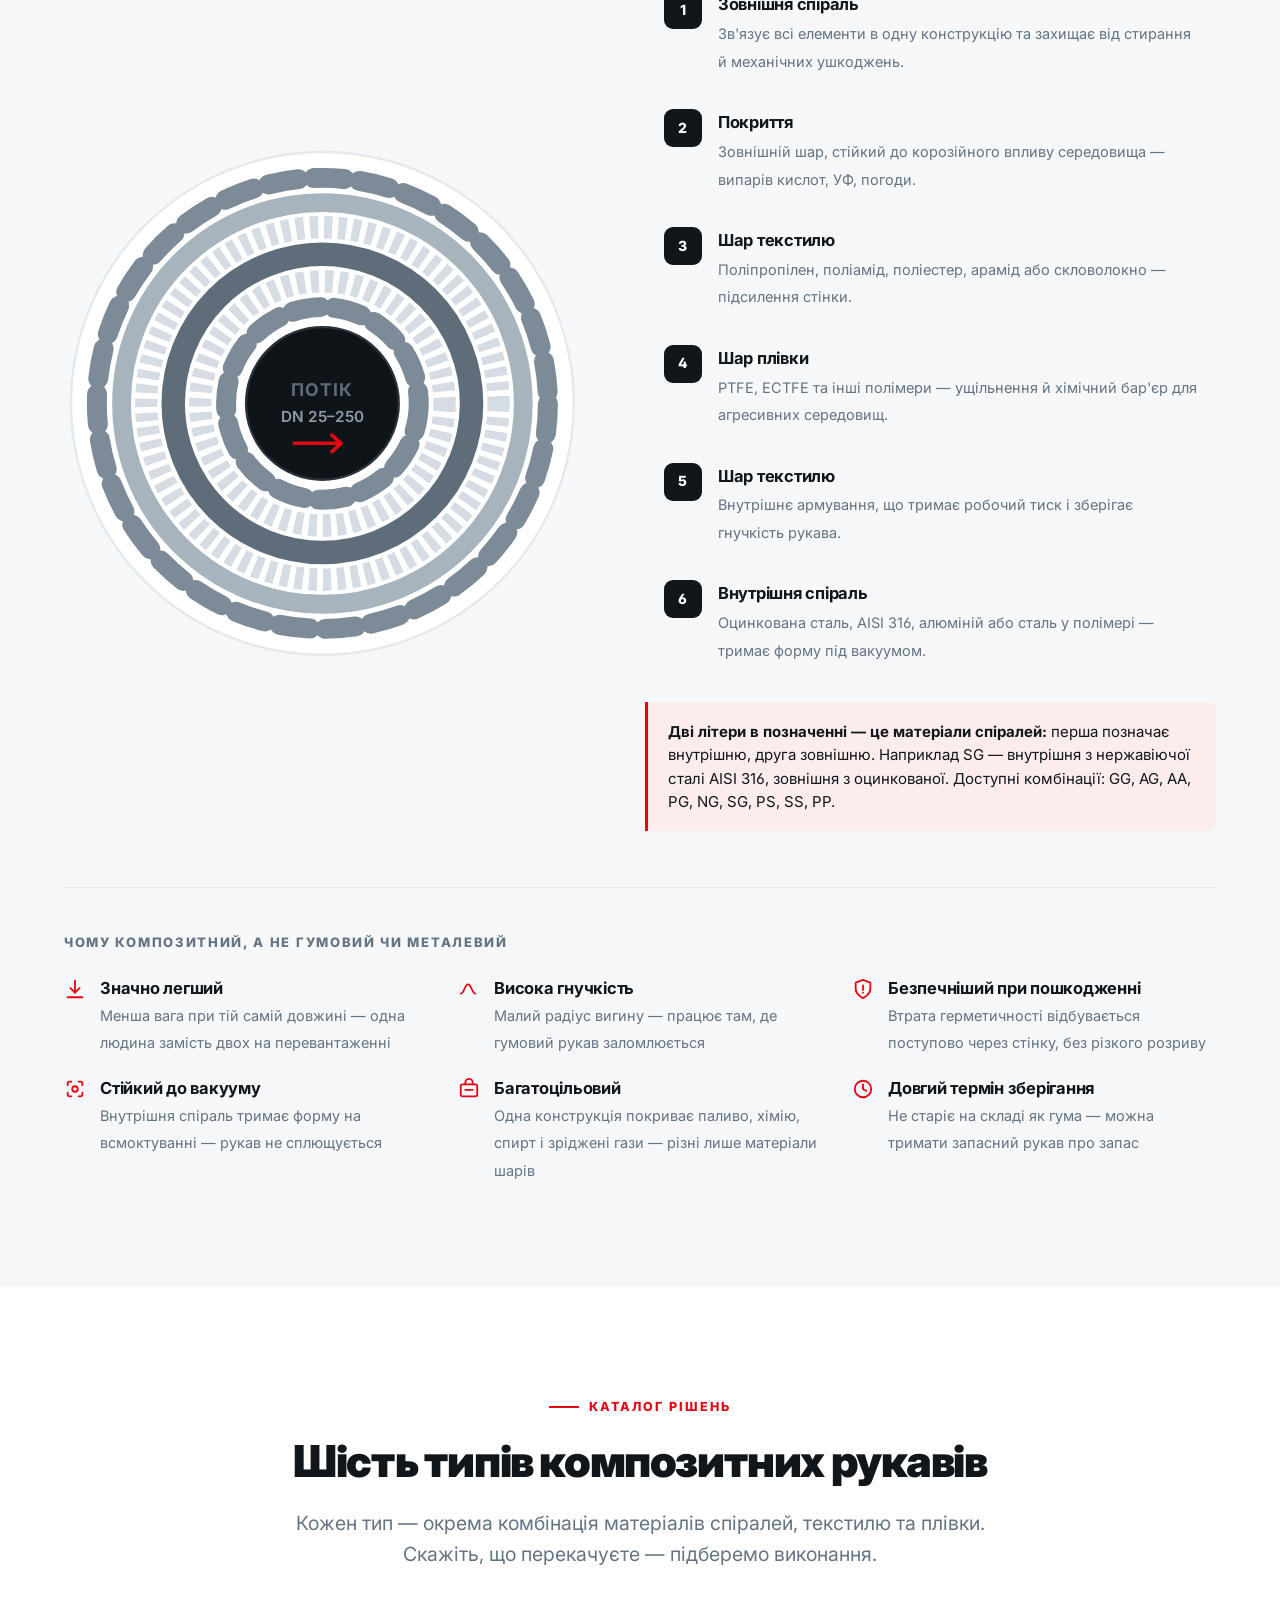
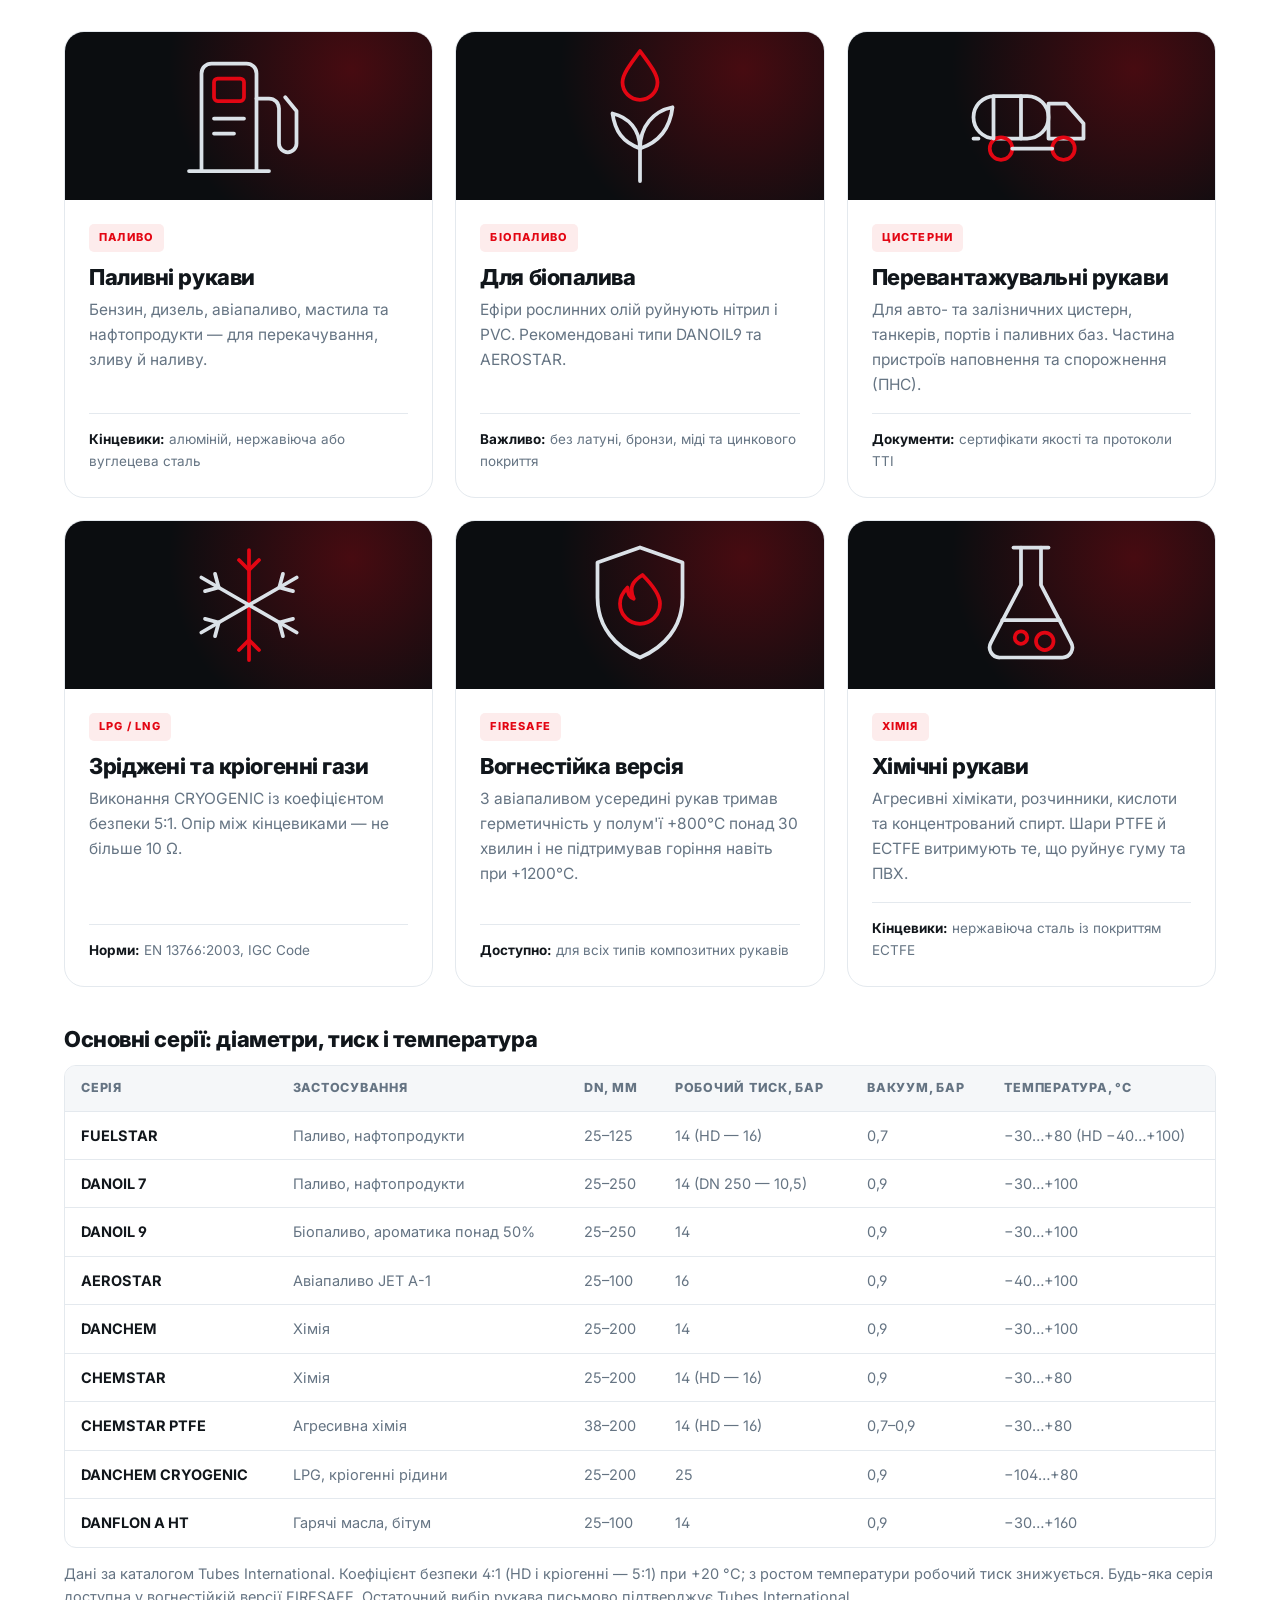
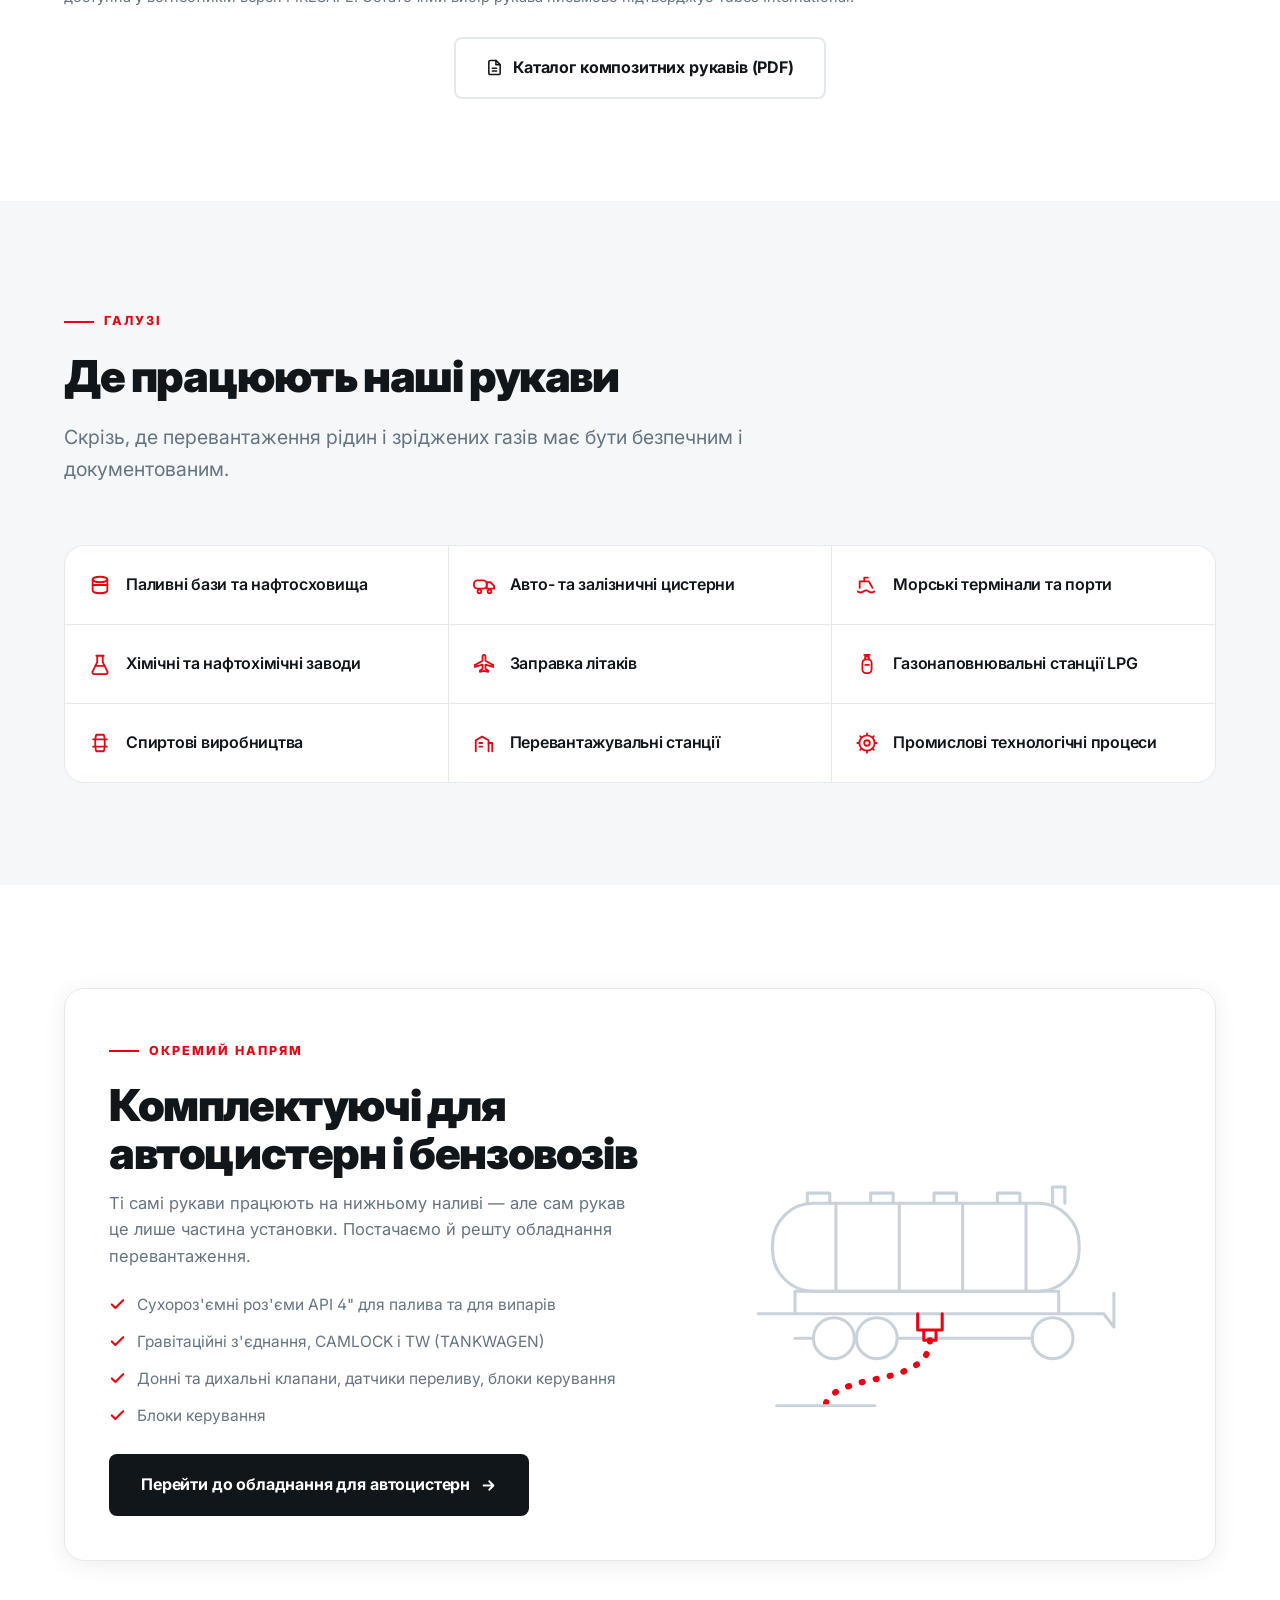
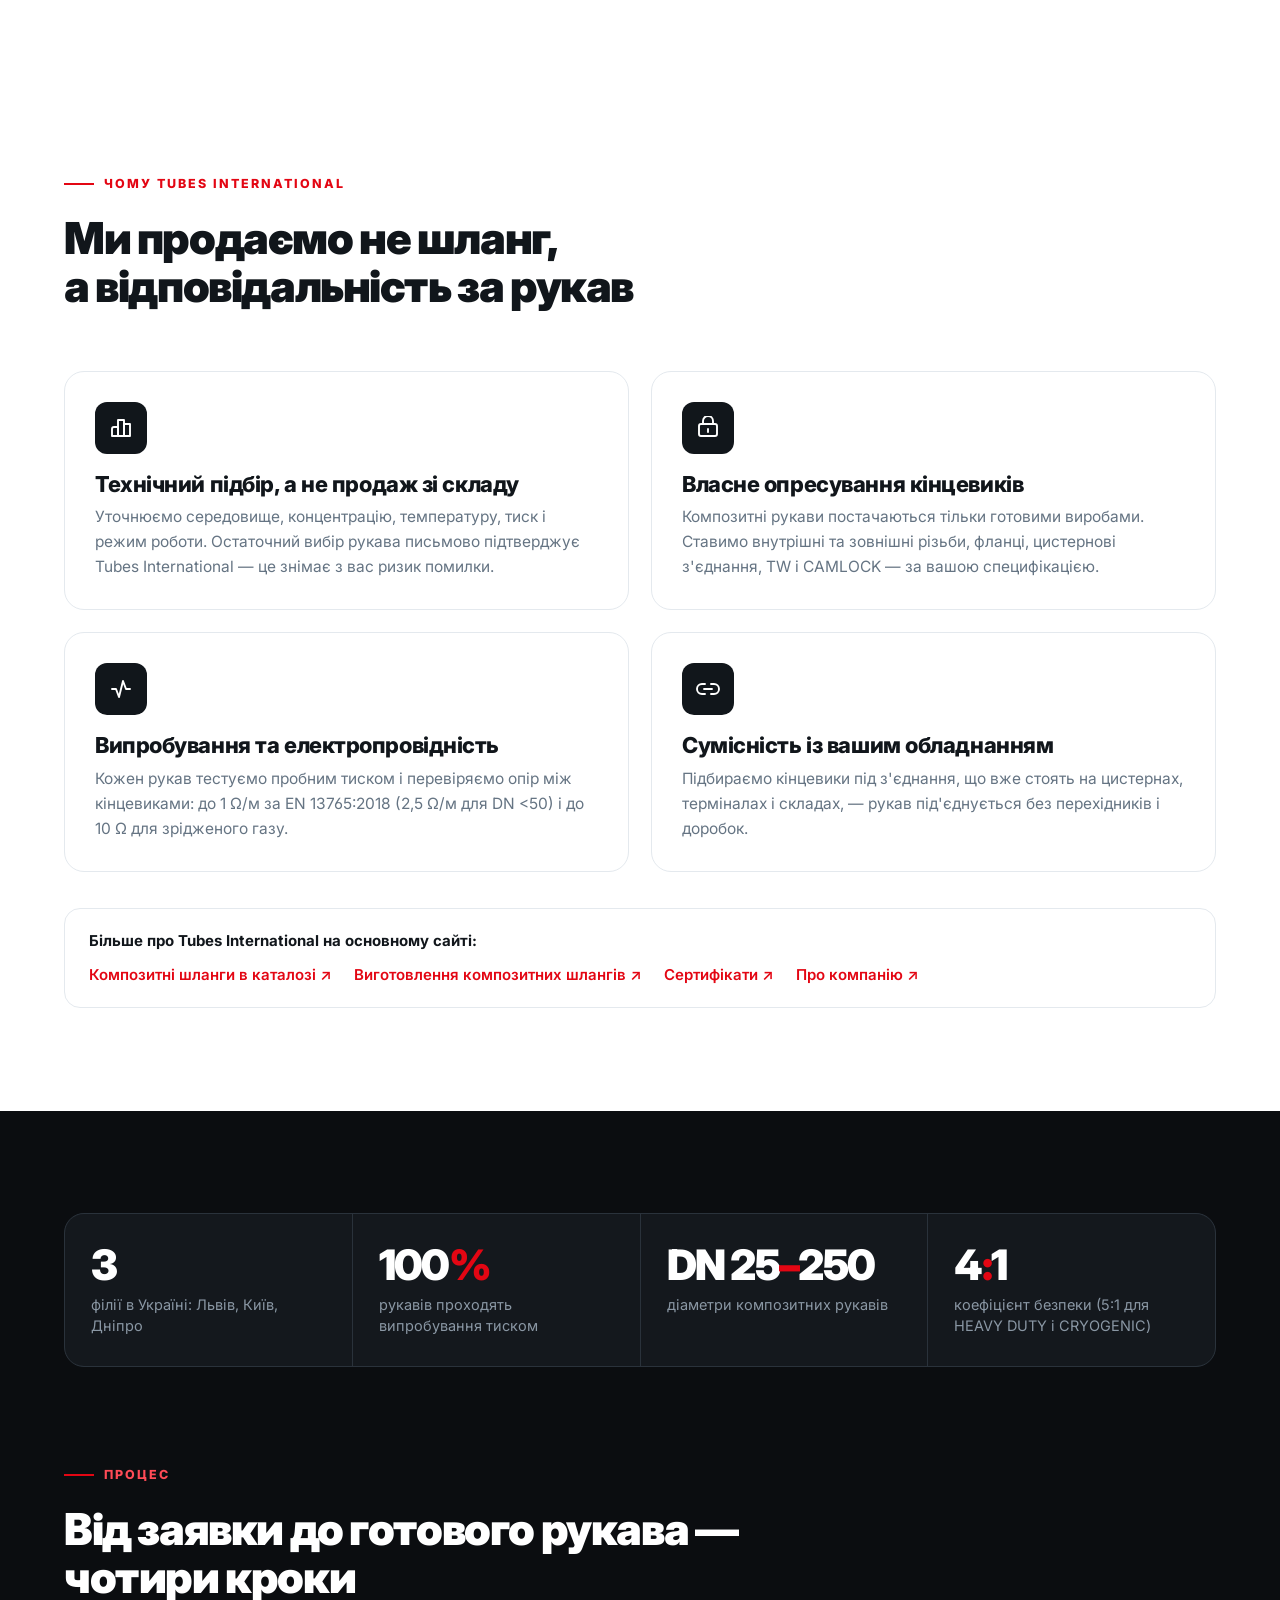
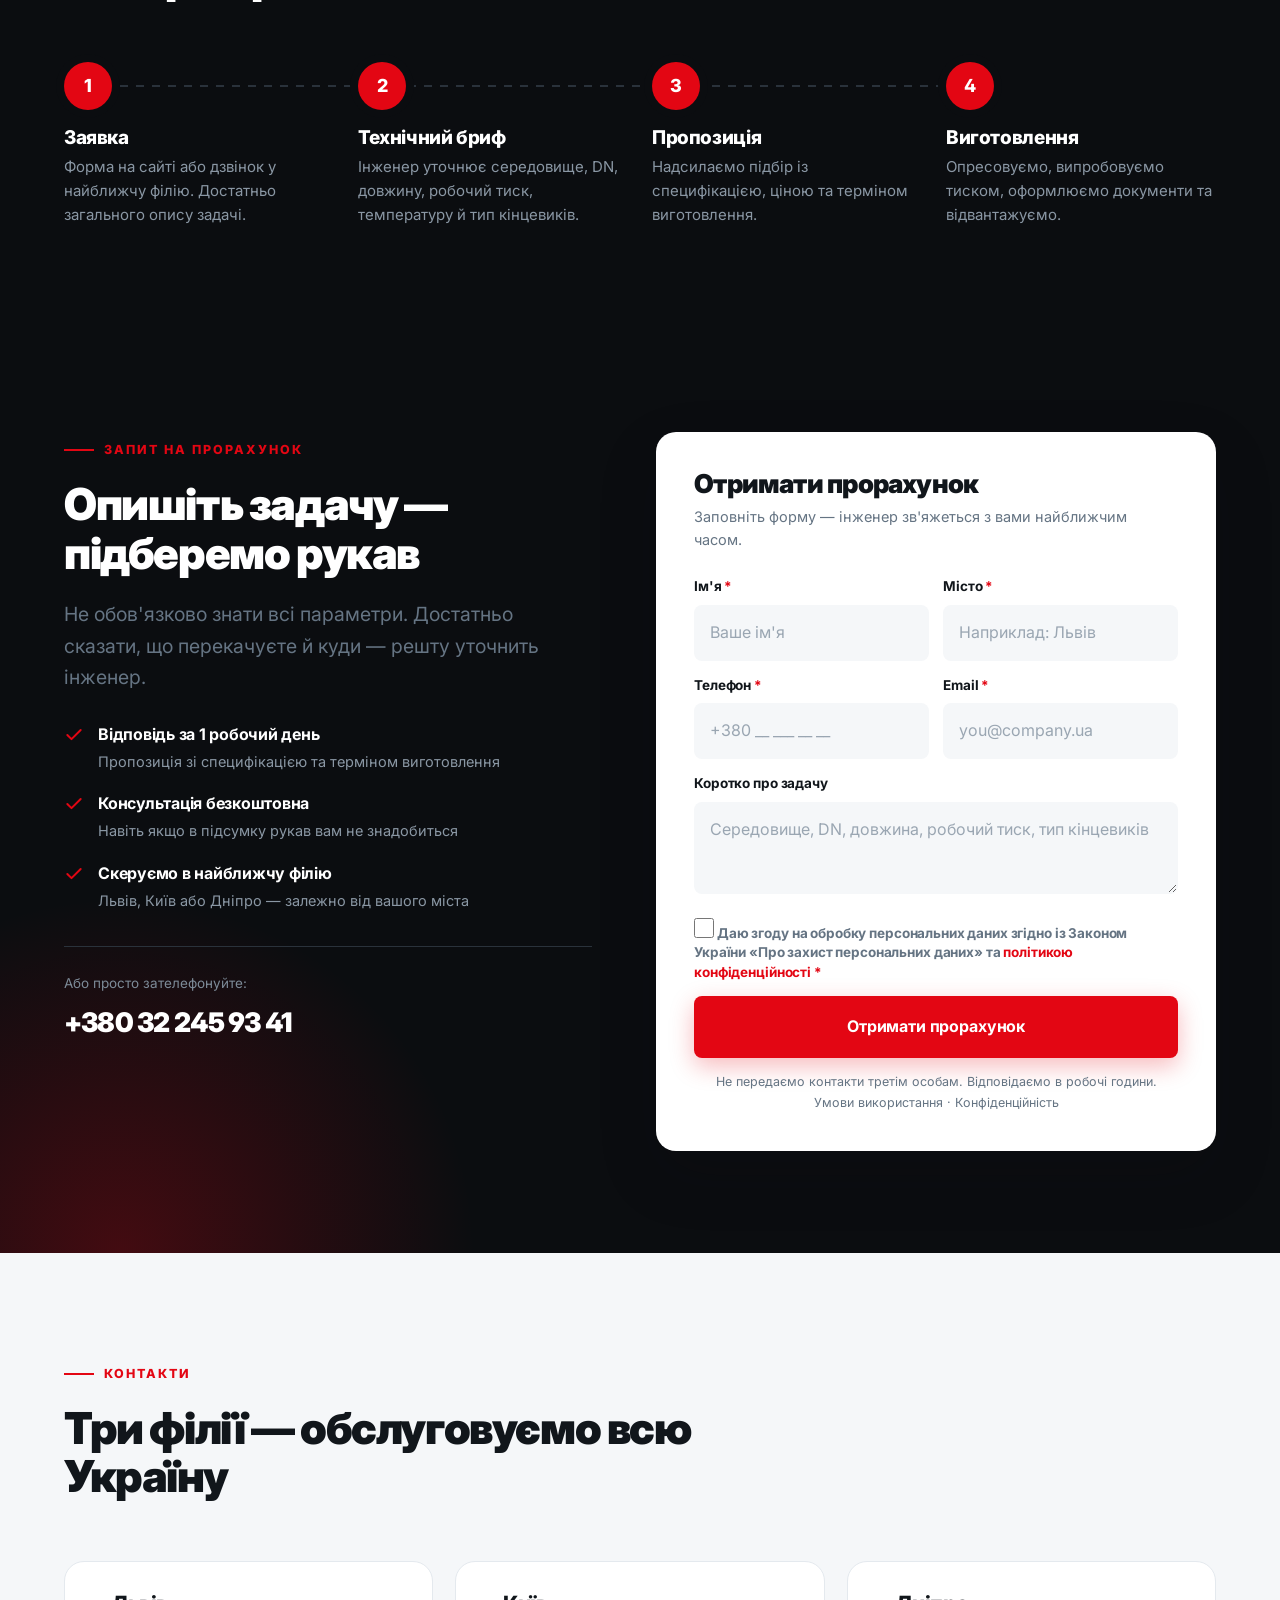
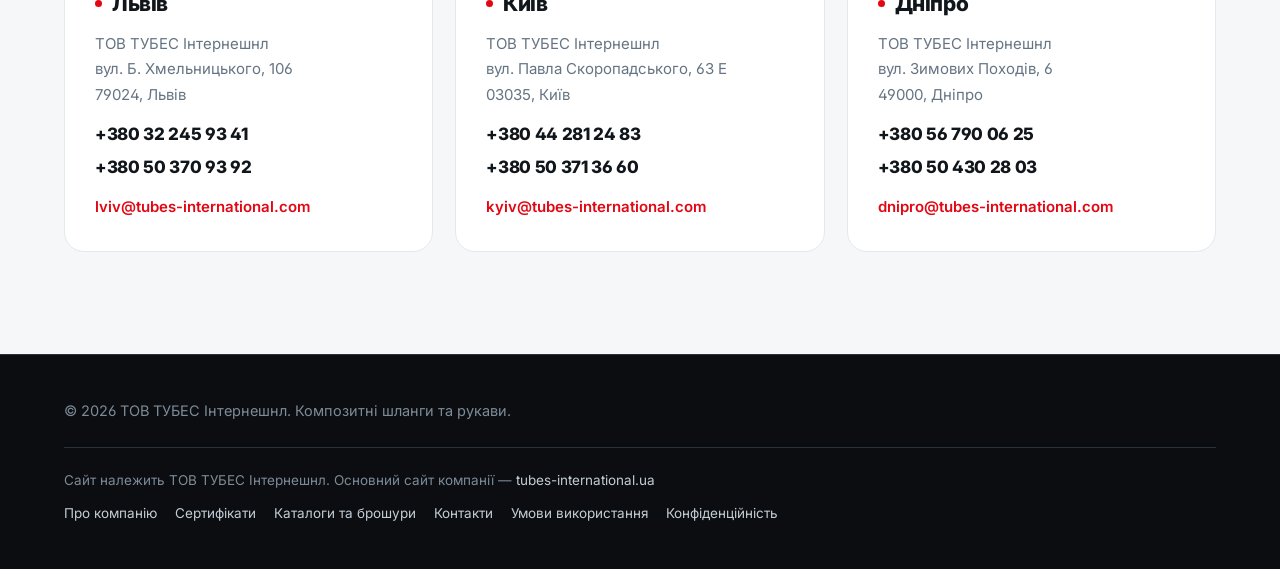
==== commit 8b6c7991: "fix(oil-hose): English section anchors, steps line from the first circle Anchors: konstrukciya, typy" ====
--- a/public/index.html
+++ b/public/index.html
@@ -108,10 +108,10 @@
     </a>
 
     <nav class="nav" aria-label="Головне меню">
-      <a href="#konstrukciya">Конструкція</a>
-      <a href="#typy">Типи рукавів</a>
-      <a href="#zastosuvannya">Застосування</a>
-      <a href="#proces">Як працюємо</a>
+      <a href="#construction">Конструкція</a>
+      <a href="#types">Типи рукавів</a>
+      <a href="#applications">Застосування</a>
+      <a href="#process">Як працюємо</a>
       <a href="/avtocysterny">Автоцистерни</a>
     </nav>
 
@@ -122,20 +122,20 @@
         </svg>
         <span class="header__phone-tip" role="tooltip">+380 32 245 93 41</span>
       </a>
-      <a class="btn btn--red btn--sm" href="#zapyt">Прорахунок</a>
+      <a class="btn btn--red btn--sm" href="#request">Прорахунок</a>
     </div>
 
     <button type="button" class="burger" id="burger" aria-label="Меню" aria-expanded="false" aria-controls="mobnav"><span></span></button>
   </div>
   <div class="mobnav" id="mobnav">
     <div class="wrap">
-      <a href="#konstrukciya">Конструкція</a>
-      <a href="#typy">Типи рукавів</a>
-      <a href="#zastosuvannya">Застосування</a>
-      <a href="#proces">Як працюємо</a>
-      <a href="#kontakty">Контакти</a>
+      <a href="#construction">Конструкція</a>
+      <a href="#types">Типи рукавів</a>
+      <a href="#applications">Застосування</a>
+      <a href="#process">Як працюємо</a>
+      <a href="#contacts">Контакти</a>
       <a href="/avtocysterny">Обладнання для автоцистерн</a>
-      <a class="btn btn--red btn--block" href="#zapyt">Отримати прорахунок</a>
+      <a class="btn btn--red btn--block" href="#request">Отримати прорахунок</a>
     </div>
   </div>
 </header>
@@ -163,7 +163,7 @@
       </div>
 
       <div class="hero__cta">
-        <a class="btn btn--red" href="#zapyt">Отримати прорахунок
+        <a class="btn btn--red" href="#request">Отримати прорахунок
           <svg width="17" height="17" viewBox="0 0 24 24" fill="none" stroke="currentColor" stroke-width="2.5" stroke-linecap="round" stroke-linejoin="round"><path d="M5 12h14M13 6l6 6-6 6"/></svg>
         </a>
         <a class="btn btn--outline" href="tel:+380322459341" data-track-call>
@@ -263,7 +263,7 @@
 </section>
 
 <!-- ================= CONSTRUCTION ================= -->
-<section class="section section--soft" id="konstrukciya">
+<section class="section section--soft" id="construction">
   <div class="wrap">
     <div class="head">
       <span class="eyebrow">Як це влаштовано</span>
@@ -348,7 +348,7 @@
 </section>
 
 <!-- ================= TYPES ================= -->
-<section class="section" id="typy">
+<section class="section" id="types">
   <div class="wrap">
     <div class="head head--center">
       <span class="eyebrow">Каталог рішень</span>
@@ -499,7 +499,7 @@
 </section>
 
 <!-- ================= APPLICATIONS ================= -->
-<section class="section section--soft" id="zastosuvannya">
+<section class="section section--soft" id="applications">
   <div class="wrap">
     <div class="head">
       <span class="eyebrow">Галузі</span>
@@ -601,7 +601,7 @@
 </section>
 
 <!-- ================= STATS + STEPS ================= -->
-<section class="section section--dark" id="proces">
+<section class="section section--dark" id="process">
   <div class="wrap">
     <div class="stats">
       <div class="stat"><div class="stat__n">3</div><div class="stat__l">філії в Україні: Львів, Київ, Дніпро</div></div>
@@ -625,7 +625,7 @@
 </section>
 
 <!-- ================= FORM ================= -->
-<section class="section formsec" id="zapyt">
+<section class="section formsec" id="request">
   <div class="formsec__glow" aria-hidden="true"></div>
   <div class="wrap formgrid">
     <div>
@@ -722,7 +722,7 @@
 </section>
 
 <!-- ================= CONTACTS ================= -->
-<section class="section section--soft" id="kontakty">
+<section class="section section--soft" id="contacts">
   <div class="wrap">
     <div class="head">
       <span class="eyebrow">Контакти</span>
@@ -787,7 +787,7 @@
 
 <div class="callbar">
   <a class="btn btn--call" href="tel:+380322459341" data-track-call>Подзвонити</a>
-  <a class="btn btn--red" href="#zapyt">Прорахунок</a>
+  <a class="btn btn--red" href="#request">Прорахунок</a>
 </div>
 
 <script src="assets/js/main.js"></script>
--- a/public/assets/css/styles.css
+++ b/public/assets/css/styles.css
@@ -983,8 +983,9 @@
   content: "";
   position: absolute;
   top: 23px;
-  left: 11%;
-  right: 11%;
+  /* from the centre of the first circle to the centre of the last (4 cols, gap 24px) */
+  left: 24px;
+  right: calc(25% - 42px);
   height: 2px;
   background: repeating-linear-gradient(
     90deg,
